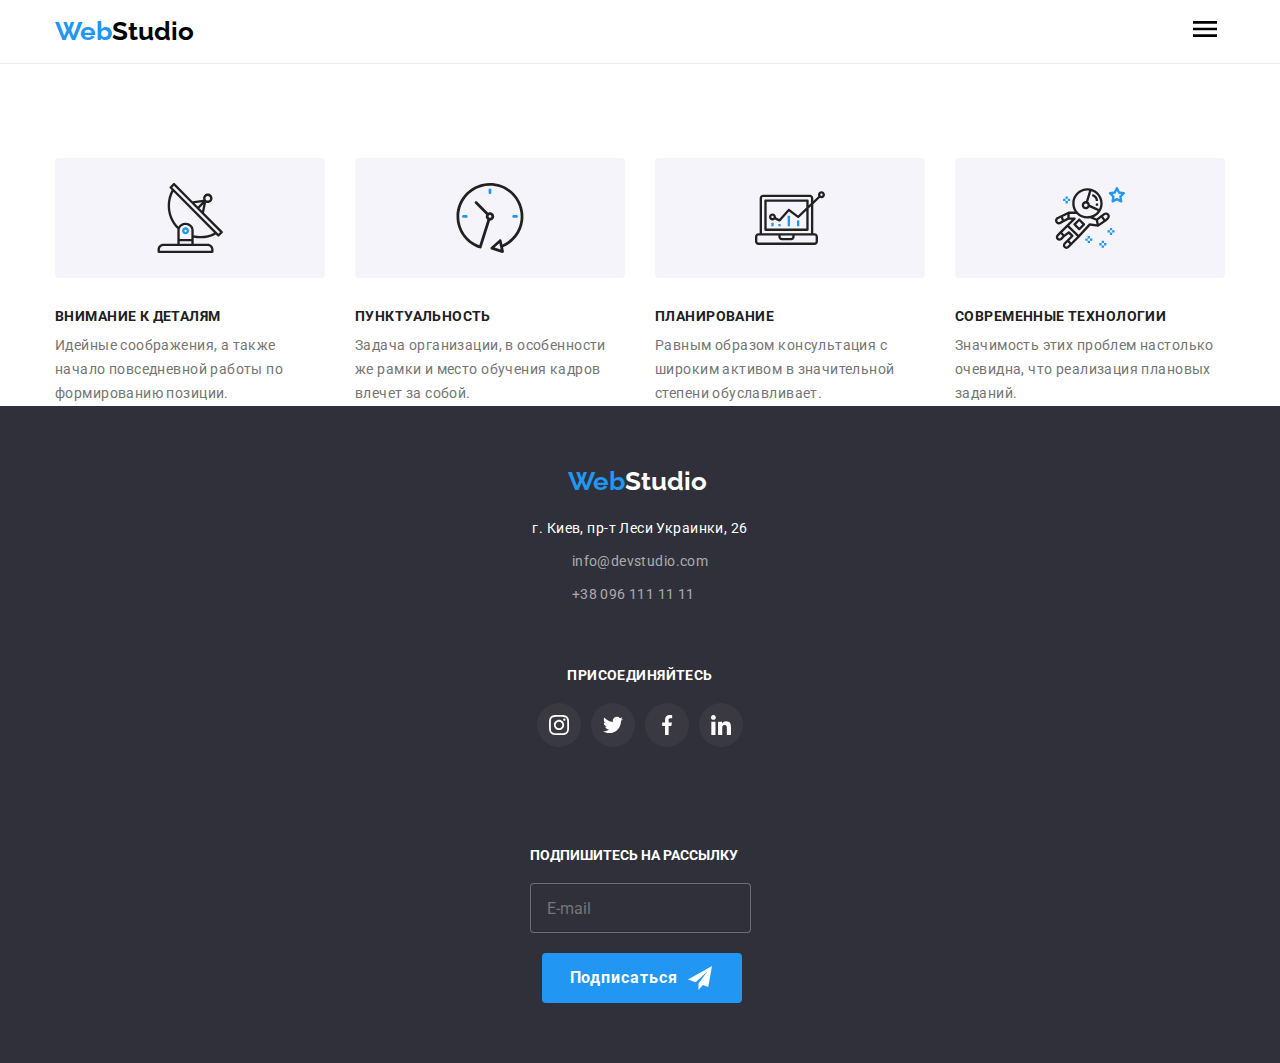
==== index.html @ e1933636 "footer mobile" ====
<!DOCTYPE html>
 <html lang="en">
 <head>
    <meta charset="UTF-8">
    <meta http-equiv="X-UA-Compatible" content="IE=edge">
    <meta name="viewport" content="width=device-width, initial-scale=1.0">
    <title>Document</title>  
    <link rel="stylesheet" href="https://cdnjs.cloudflare.com/ajax/libs/modern-normalize/1.1.0/modern-normalize.min.css">
    <link rel="preconnect" href="https://fonts.gstatic.com">
    <link href="https://fonts.googleapis.com/css2?family=Raleway:wght@700&family=Roboto:wght@400;500;700;900&display=swap" rel="stylesheet">
   
    <!-- <link rel="stylesheet" href="./css/styles.css"> -->
    <link rel="stylesheet" href="./css/main.min.css">
</head > 
<body>
  <header class="header">                       
     <div class="conteiner main-nav">
        <nav class="sait-nav"> 
              <a href="./index.html" class="sait-nav__logo"><span class="sait-nav__logo--web">Web</span>Studio</a>                 
          <ul class="sait-nav__navigation">
              <li>
                  <a href="./index.html" class="sait-nav--active link">Студия</a>
              </li>                 
              <li>
                  <a href="./portfolio.html" class="sait-nav__link link">Портфолио</a>
              </li>
              <li>
                  <a href="" class="sait-nav__link link">Контакты</a>
              </li>
          </ul>
        </nav> 
          <ul class="sait-nav__contacts">
              <li >                                      
                    <a href="mailto:info@devstudio.com" class="sait-nav__mail link" >
                    <svg class="sait-nav__icon--mail">
                    <use href="./images/icon/sprite.svg#icon-mail"></use>
                  </svg>
                    info@devstudio.com</a>
              </li>
              <li>
                    <a href="tel:+380961111111" class="sait-nav__phone link" >
                    <svg class="sait-nav__icon--phone">
                    <use href="./images/icon/sprite.svg#icon-phone"></use>
                    </svg>
                    +38 096 111 11 11</a>                   
              </li>
          </ul>  
          <button type="button" class="menu-open">
            <svg  width="40" height="40">
              <use class="icon-menu" href="./images/icon/symbol-menu.svg#icon-menu" ></use>
            </svg>
          </button>          
      </div> 

        <div class="menu-container is-hidden">
          <div class="conteiner-mobile">
            <button type="button" class="menu-close">
              <svg  width="40" height="40">
                <use class="icon-cross" href="./images/icon/symbol-menu.svg#icon-cross" ></use>
              </svg>
            </button>
            <ul class="mobale-menu__list list">
              <li class="mobail-menu__item">
                <a href="./index.html" class="mobail-menu__link link">Студия</a>
            </li>                 
            <li class="mobail-menu__item">
                <a href="./portfolio.html" class="mobail-menu__link link">Портфолио</a>
            </li>
            <li class="mobail-menu__item">
                <a href="" class="mobail-menu__link link">Контакты</a>
            </li>
           </ul>
           <div class="mobale-connektion">
            <ul class="mobale-contakt__list list">             
             <li class="mobale-contakt__item">
                <a href="tel:+380961111111" class="mobale-contakt__phone link" >                  
                  +38 096 111 11 11</a>  
              </li>  
              <li class="mobale-contakt__item">
                <a href="mailto:info@devstudio.com" class="mobale-contakt__mail link" >              
                  info@devstudio.com</a>                
               </li>       
            </ul>
            <ul class="mobale-social__list">
              <li class="mobale-social__item">
                <a href="#" class="mobale-social__link link">Instagram</a>
              </li>
              <li class="mobale-social__item">
                <a href="#" class="mobale-social__link link">Twitter</a>
              </li>
              <li class="mobale-social__item">
                <a href="#" class="mobale-social__link link">Facebook</a>
              </li>
              <li class="mobale-social__item">
                <a href="#" class="mobale-social__link link">LinkedIn</a>
              </li>
            </ul>
          </div>
          </div>
          </div>           
  </header>
      <main>        
          <!-- Герой -->
          <!-- <section class="hero">
              <div class="conteiner">                              
              <h1 class="hero__title">Эффективные решения  для вашего бизнеса</h1>
              <button data-modal-open  class="hero__but" type="button">Заказать услугу</button>            
              </div>                     
          </section>   -->
                <!-- Особенности -->               
          <section class="feature">
              <div class="conteiner">
              <!-- <h2></h2> -->            
              <ul class="feature__columns">               
                <li class="feature__item">
                    <div class="group">
                      <svg class="group__icon">
                        <use href="./images/icon/sprite.svg#icon-group1" ></use>
                      </svg>
                    </div>
                      <h3 class="feature__title">Внимание к деталям</h3>
                      <p class="feature__text">Идейные  соображения, а также начало повседневной работы по формированию позиции.</p>
                  </li>
                  <li class="feature__item">
                    <div class="group">
                      <svg class="group__icon">
                        <use href="./images/icon/sprite.svg#icon-group2" ></use>
                      </svg>
                    </div>
                      <h3 class="feature__title">Пунктуальность</h3>
                      <p class="feature__text">Задача организации, в особенности же рамки и место обучения кадров влечет за собой.</p>
                  </li>
                  <li class="feature__item">
                    <div class="group">
                      <svg class="group__icon">
                        <use href="./images/icon/sprite.svg#icon-group3" ></use>
                      </svg>
                    </div>
                      <h3 class="feature__title">Планирование</h3>
                      <p class="feature__text" >Равным образом консультация с широким активом в значительной степени обуславливает.</p>
                  </li>
                  <li class="feature__item">
                    <div class="group">
                      <svg class="group__icon">
                        <use href="./images/icon/sprite.svg#icon-group4" ></use>
                      </svg>
                    </div>
                      <h3 class="feature__title">Современные технологии</h3>
                      <p class="feature__text">Значимость этих проблем настолько очевидна, что реализация плановых заданий.</p>
                  </li>                
              </ul> 
              </div>                    
          </section>
          <!-- Чем занимаемся -->
          <!-- <section class="work">  
              <div class="conteiner">          
              <h2 class="work__title">Чем мы занимаемся</h2>                       
              <ul class="work__list">
                  <li>
                    <div class="work__box">
                      <img src="./images/box1.jpg" alt="планирование" width="370">
                      <div class="work__case">
                        <h3 class="work__text">Десктопные приложения</h3>
                      </div>
                    </div>
                  </li>
                  <li>
                    <div class="work__box">
                      <img src="./images/box2.jpg" alt="современные технологии" width="370">
                      <div class="work__case">
                      <h3 class="work__text">Мобильные приложения</h3>
                      </div>
                    </div>
                  </li>
                  <li> 
                    <div class="work__box">        
                      <img src="./images/box3.jpg" alt="дизайн" width="370">
                      <div class="work__case">
                      <h3 class="work__text">Дизайнерские решения</h3>
                      </div>
                    </div>
                  </li>
              </ul> 
              </div>                      
          </section> -->
          <!-- Команда -->
          <!-- <section class="team"> 
              <div class="conteiner">           
              <h2 class="team__title">Наша команда</h2>                        
              <ul class="team__list">
                  <li class="team__scorecard">                   
                      <img src="./images/foto1.jpg" alt="участник команды 1" width="270">
                      <div class="team__conteiner">                    
                      <h3 class="team__member">Игорь Демьяненко</h3>
                      <p class="team__text">Product Designer</p>
                      <ul class="social">
                      <li class="social__card">
                        <a href="#" class="social__ref">
                          <svg class="social__icon">
                            <use href="./images/icon/sprite.svg#icon-instagram"></use>
                          </svg>
                          </a>
                        </li>
                        <li class="social__card">
                          <a href="#" class="social__ref">
                          <svg class="social__icon">
                            <use href="./images/icon/sprite.svg#icon-twitter"></use>
                          </svg>    
                          </a>
                        </li>
                        <li class="social__card">
                          <a href="#" class="social__ref">
                          <svg class="social__icon">
                            <use href="./images/icon/sprite.svg#icon-facebook"></use>
                          </svg>    
                          </a>
                        </li>
                        <li class="social__card">
                          <a href="#" class="social__ref">
                          <svg class="social__icon">
                            <use href="./images/icon/sprite.svg#icon-linkedin"></use>
                          </svg>
                          </a>
                        </li>
                      </ul> 
                    </div>      
                </li>
                <li class="team__scorecard"> 
                      <img src="./images/foto2.jpg" alt="участник команды 2" width="270">
                      <div class="team__conteiner"> 
                      <h3 class="team__member">Ольга Репина</h3> 
                      <p class="team__text"> Frontend Developer</p>
                      <ul class="social">
                        <li class="social__card">
                          <a href="#" class="social__ref">
                          <svg class="social__icon">
                            <use href="./images/icon/sprite.svg#icon-instagram"></use>
                          </svg>
                        </a>
                      </li>
                      <li class="social__card">
                        <a href="#" class="social__ref">
                          <svg class="social__icon">
                            <use href="./images/icon/sprite.svg#icon-twitter"></use>
                          </svg>    
                        </a>
                      </li>
                      <li class="social__card">
                        <a href="#" class="social__ref">
                          <svg class="social__icon">
                            <use href="./images/icon/sprite.svg#icon-facebook"></use>
                          </svg>    
                        </a>
                      </li>
                      <li class="social__card">
                        <a href="#" class="social__ref">
                          <svg class="social__icon">
                            <use href="./images/icon/sprite.svg#icon-linkedin"></use>
                          </svg>
                        </a>
                      </li>
                    </ul> 
                  </div>                  
                  </li>
                  <li class="team__scorecard"> 
                      <img src="./images/foto3.jpg" alt="участник команды 3" width="270">
                      <div class="team__conteiner"> 
                      <h3 class="team__member">Николай Тарасов</h3>
                      <p class="team__text">Marketing</p>
                      <ul class="social">
                        <li class="social__card">
                        <a href="#" class="social__ref">
                          <svg class="social__icon">
                            <use href="./images/icon/sprite.svg#icon-instagram"></use>
                          </svg>
                        </a>
                      </li>
                      <li class="social__card">
                        <a href="#" class="social__ref">
                          <svg class="social__icon">
                            <use href="./images/icon/sprite.svg#icon-twitter"></use>
                          </svg>    
                        </a>
                      </li>
                      <li class="social__card">
                        <a href="#" class="social__ref">
                          <svg class="social__icon">
                            <use href="./images/icon/sprite.svg#icon-facebook"></use>
                          </svg>    
                        </a>
                      </li>
                      <li class="social__card">
                        <a href="#" class="social__ref">
                          <svg class="social__icon">
                            <use href="./images/icon/sprite.svg#icon-linkedin"></use>
                          </svg>
                        </a>
                      </li>
                    </ul>
                  </div>   
                  </li>
                  <li class="team__scorecard"> 
                      <img src="./images/foto4.jpg" alt="участник команды 4" width="270">
                      <div class="team__conteiner"> 
                      <h3 class="team__member">Михаил Ермаков</h3>
                      <p class="team__text">UI Designer</p>
                      <ul class="social">
                        <li class="social__card">
                          <a href="#" class="social__ref">
                          <svg class="social__icon">
                            <use href="./images/icon/sprite.svg#icon-instagram"></use>
                          </svg>
                        </a>
                      </li>
                      <li class="social__card">
                        <a href="#" class="social__ref">
                          <svg class="social__icon">
                            <use href="./images/icon/sprite.svg#icon-twitter"></use>
                          </svg>    
                        </a>
                      </li>
                      <li class="social__card">
                        <a href="#" class="social__ref">
                          <svg class="social__icon">
                            <use href="./images/icon/sprite.svg#icon-facebook"></use>
                          </svg>    
                        </a>
                      </li>
                      <li class="social__card">
                        <a href="#" class="social__ref">
                          <svg class="social__icon">
                            <use href="./images/icon/sprite.svg#icon-linkedin"></use>
                          </svg>
                        </a>
                      </li>
                    </ul>
                  </div> 
                  </li>
              </ul> 
              </div>                          
          </section> -->
          <!-- Постоянные клиенты -->
          <!-- <section class="client">
                <div class="conteiner">                 
                  <h2 class="client__title">Постоянные клиенты</h2>
                  <ul class="client-list">
                    <li class="client-list--company">
                    <a href="#" class="client-list__link">
                        <svg class="client-list__icon">
                          <use href="./images/icon/sprite.svg#icon-company1"></use>
                        </svg>
                    </a>
                    </li>
                    <li class="client-list--company">
                      <a href="#" class="client-list__link">
                        <svg class="client-list__icon">
                          <use href="./images/icon/sprite.svg#icon-company2"></use>
                        </svg>
                    </a>
                    </li>
                    <li class="client-list--company">
                      <a href="#" class="client-list__link">
                        <svg class="client-list__icon">
                          <use href="./images/icon/sprite.svg#icon-company3"></use>
                        </svg>
                    </a>
                    </li>
                    <li class="client-list--company">
                      <a href="#" class="client-list__link">
                        <svg class="client-list__icon">
                          <use href="./images/icon/sprite.svg#icon-company4"></use>
                        </svg>
                    </a>
                    </li>
                    <li class="client-list--company">
                      <a href="#" class="client-list__link">
                        <svg class="client-list__icon">
                          <use href="./images/icon/sprite.svg#icon-company5"></use>
                        </svg>
                    </a>
                    </li> 
                    <li class="client-list--company">
                      <a href="#" class="client-list__link">
                        <svg class="client-list__icon">
                          <use href="./images/icon/sprite.svg#icon-company6"></use>
                        </svg>
                    </a>
                    </li>                
                  </ul>                 
                  </div>
              </section> -->
      </main>
      <!-- Контакты --> 
      <footer class="footer"> 
      <div class="conteiner">
        <div class="footer-nav">       
        <a href="./index.html" class="footer-nav__logo"><span class="footer-nav__logo--web">Web</span>Studio</a>                             
          <address class="footer-nav__address"> 
              <a href="" class="footer-nav__contacts"> г. Киев, пр-т Леси Украинки, 26</a>
          </address> 
        <ul class="footer-nav__link">
          <li class="footer-nav__list">
            <a href="mail:info@devstudio.com" class="footer-nav__mail link">info@devstudio.com</a>
          </li>
          <li class="footer-nav__list">
            <a href="tel:+380961111111" class="footer-nav__phone link">+38 096 111 11 11</a>
          </li>
        </ul>       
        </div>
          <div class="footer-join">   
            <h3 class="footer-join__title">присоединяйтесь</h3>
            <ul class="socialy">
              <li class="socialy--list">            
              <a href="#" class="socialy__svg">
              <svg class="social__icon">
                <use href="./images/icon/sprite.svg#icon-instagram"></use>
              </svg>
              </a>          
              </li>
              <li class="socialy--list"> 
              <a href="#" class="socialy__svg">
              <svg class="social__icon">
                <use href="./images/icon/sprite.svg#icon-twitter"></use>
              </svg>  
              </a>
              </li>
              <li class="socialy--list"> 
              <a href="#" class="socialy__svg">
              <svg class="social__icon">
                <use href="./images/icon/sprite.svg#icon-facebook"></use>
              </svg>  
              </a>
              </li>
              <li class="socialy--list"> 
              <a href="#" class="socialy__svg">               
                <svg class="social__icon">
                <use href="./images/icon/sprite.svg#icon-linkedin"></use>
              </svg> 
            </a>
              </li>
            </ul>         
          </div>         
            <div class="subscribe">
                           
              <form >
                <h3 class="subscribe__title">Подпишитесь на рассылку</h3>
                <label class="subscribe__label">
                <input type="email" name="email" class="subscribe__email" placeholder="E-mail">
                
              </label> 
              <button type="submit" class="subscribe__btn">Подписаться
                <svg class="subscribe__icon">
                <use href="./images/icon/sprite.svg#icon-send"></use>
              </svg> 
              </button>
              </form>
              </div>          
      </div>                
    </footer>
      



   
   <div class="modal is-hidden" data-modal>
   <div class="modal__content">
      <button data-modal-close class="modal__tape">        
      <svg class="modal__tape--close">
        <use href="./images/icon/sprite.svg#icon-close"></use>
      </svg>    
       </button>
       <form class="modal__form">
         <p class="modal__title">Оставьте свои данные, мы вам перезвоним</p> 
        <div class="modal__group">
          <label for="name" class="modal__label">Имя</label>
          <input type="text" name="name-user" id="name" class="modal__input"/>
         
           <svg class="modal__icon">
            <use href="./images/icon/sprite.svg#icon-person"></use>
          </svg>                                          
       </div>
       <div class="modal__group">
        <label for="phone"class="modal__label" >Телефон</label>
        <input type="tel" name="phone" id="phone" class="modal__input" />
        <svg class="modal__icon">
         <use href="./images/icon/symbol-defs.svg#icon-phone"></use>
       </svg> 
        </div>
        <div class="modal__group">
          <label for="name" class="modal__label">Имя</label>
          <input type="text" name="name-user" id="name" class="modal__input"/>
          <svg class="modal__icon">
            <use href="./images/icon/sprite.svg#icon-email_black"></use>
          </svg>                                         
       </div>
       <div class="modal__group">
        <label for="comment" class="modal__label">Комментарий</label>
        <textarea name="comment" id="comment" class="modal__textarea" placeholder="Введите текст"></textarea>
        </div>
        <div class="modal__polisy">        
           <label class="modal__consent" > <input type="checkbox" class="modal__checkbox" name="policy"/> 
           <span class="modal__icon--check"> </span> 
           Соглашаюсь с рассылкой и принимаю&ensp;   
          <a href="#" class="modal__contract">Условия договора</a></label>
          </div > 
          <div class="modal__button--wrapper">
          <button type="submit" class="modal__btn">Отправить</button>
          </div>    
       </form>
        
   </div>
  </div>  
   
  <script src="./js/modal.js" type="module"></script>

  <script src="./js/menu.js">
  </script>
 </body> 
 </html>
---- css/main.min.css ----
.html{box-sizing:border-box}*,*::before,*::after{box-sizing:inherit}*{margin:0;padding:0;list-style:none}.conteiner{box-sizing:border-box;width:100%;margin:0 auto;padding:0 15px}@media screen and (min-width: 480px){.conteiner{max-width:480px}}@media screen and (min-width: 768px){.conteiner{max-width:768px}}@media screen and (min-width: 1200px){.conteiner{max-width:1200px}}body{font-family:Roboto;font-style:normal;background-color:#fff;color:#757575}a{color:inherit;text-decoration:none;font-family:inherit}address{font-style:inherit}.link{font-style:normal;font-weight:500;font-size:14px;line-height:1.143;letter-spacing:.02em;color:#212121;transition:color 250ms cubic-bezier(0.4, 0, 0.2, 1)}.link:hover,.link:focus{color:#2196f3}img{display:block;max-width:100%;height:auto}.sait-nav__logo{font-family:Raleway;font-weight:bold;font-size:26px;line-height:1.192;text-decoration:none;color:#000;width:145px;padding-top:16px;padding-bottom:16px}.sait-nav__logo--web,.footer-nav__logo--web{color:#2196f3}.footer-nav__logo{font-family:Raleway;font-weight:bold;font-size:26px;line-height:1.192;text-decoration:none;width:145px;color:#fff}.sait-nav{display:flex;align-items:center}.main-nav{display:flex;align-items:center;justify-content:space-between}.header{border-bottom:1px solid #ececec}.sait-nav__navigation{display:none}.sait-nav__navigation li:not(:last-child){margin-right:50px}.sait-nav--active{position:relative;color:#2196f3}.sait-nav--active::after{position:absolute;bottom:0;display:block;content:"";width:100%;height:4px;background-color:#2196f3;border-radius:2px;opacity:1;transition:opacity 250ms cubic-bezier(0.4, 0, 0.2, 1)}.sait-nav--active:hover::after{opacity:1;background-color:#2196f3}.sait-nav__contacts{display:none}.sait-nav__contacts li:not(:last-child){margin-right:30px}.sait-nav__mail,.sait-nav__phone{padding-top:32px;padding-bottom:32px;display:flex;align-items:center;font-weight:500;font-size:14px;line-height:1.142;letter-spacing:.02em;color:#757575}.sait-nav__icon--mail{fill:currentColor;width:16px;height:12px;margin-right:10px}.sait-nav__icon--mail:hover,.sait-nav__icon--mail:focus{fill:#2196f3}.sait-nav__icon--phone{width:10px;height:16px;fill:currentColor;margin-right:10px}.sait-nav__icon--phone:hover,.sait-nav__icon--phone:focus{fill:#2196f3}.hero{background-size:cover;padding-bottom:200px;padding-top:200px;max-width:1600px;max-height:600px;margin-left:auto;margin-right:auto;background-image:linear-gradient(to right, rgba(48, 58, 47, 0.4), rgba(47, 48, 58, 0.4)),url(../images/hero.jpg);background-color:#2f303a}.hero__title{font-weight:900;font-size:44px;line-height:1.363;width:696px;text-align:center;letter-spacing:.06em;text-transform:uppercase;color:#fff;margin:0 auto;margin-bottom:30px}.hero__but{margin:0 auto;font-family:Roboto;font-style:normal;font-weight:bold;font-size:16px;line-height:1.875;padding:10px 32px;display:flex;align-items:center;text-align:center;letter-spacing:.06em;background:#2196f3;color:#fff;box-shadow:0px 4px 4px rgba(0,0,0,.15);border-radius:4px;border:none;cursor:pointer}.feature{padding-top:60px}@media screen and (min-width: 1200px){.feature{padding-top:94px}}.group__icon{width:70px;height:70px}.group{display:inline-flex;justify-content:center;align-items:center;width:100%;height:120px;background:#f5f4fa;border-radius:4px;margin-bottom:30px}.feature__columns{margin-bottom:-30px}@media screen and (min-width: 768px){.feature__columns{display:flex;flex-wrap:wrap;margin-left:-30px}}.feature__columns .feature__item{width:100%;margin-bottom:30px}@media screen and (min-width: 768px){.feature__columns .feature__item{flex-basis:calc((100% - 60px) / 2);margin-left:30px}}@media screen and (min-width: 1200px){.feature__columns .feature__item{flex-basis:calc((100% - 120px) / 4)}}.feature__title{font-weight:bold;font-size:14px;text-align:center;line-height:1.172;letter-spacing:.03em;text-transform:uppercase;color:#212121;margin-bottom:10px}@media screen and (min-width: 768px){.feature__title{text-align:left}}.feature__text{width:100%;font-weight:normal;font-size:14px;line-height:1.714;letter-spacing:.03em}.work{padding-bottom:94px;padding-top:94px}.work__title,.team__title,.client__title{font-weight:bold;font-size:36px;line-height:1.167;text-align:center;letter-spacing:.03em;color:#212121;margin-bottom:50px}.work__list{display:flex;justify-content:space-between}.work__box{position:relative}.work__case{position:absolute;display:flex;justify-content:center;align-items:center;bottom:0;width:100%;height:70px;background:rgba(47,48,58,.8)}.work__text{font-weight:bold;font-size:14px;line-height:1.143;text-align:center;letter-spacing:.03em;text-transform:uppercase;color:#fff}.team{background:#f5f4fa;padding-top:94px;padding-bottom:94px}.team__list{display:flex;justify-content:space-between}.team__conteiner{padding:30px 32px}.team__scorecard{background:#fff;box-shadow:0px 1px 3px rgba(0,0,0,.12),0px 1px 1px rgba(0,0,0,.14),0px 2px 1px rgba(0,0,0,.2);border-radius:0px 0px 4px 4px}.team__member{font-weight:500;font-size:16px;line-height:1.188;letter-spacing:.03em;color:#212121;text-align:center}.team__text{font-weight:normal;font-size:16px;line-height:1.187;letter-spacing:.03em;text-align:center;margin-top:10px}.social{margin-top:16px;display:flex;justify-content:center}.social__card{display:flex;justify-content:center;align-items:center}.social__card:not(:last-child){margin-right:10px}.social__ref{display:inline-flex;justify-content:center;align-items:center;fill:#afb1b8;width:44px;height:44px;border-radius:50%;transition:background-color 250ms cubic-bezier(0.4, 0, 0.2, 1),fill 250ms cubic-bezier(0.4, 0, 0.2, 1)}.social__ref:hover,.social__ref:focus{fill:#fff;background-color:#2196f3}.client{padding-top:94px;padding-bottom:94px}.client-list__icon{width:106px;height:60px;align-items:center;border:none}.client-list{display:flex;justify-content:space-between;align-items:center}.client-list--company:not(:last-child){margin-right:30px}.client-list__link{display:flex;justify-content:center;align-items:center;fill:#afb1b8;width:170px;height:92px;border:1px solid #afb1b8;outline:none;transition:border 250ms cubic-bezier(0.4, 0, 0.2, 1),fill 250ms cubic-bezier(0.4, 0, 0.2, 1)}.client-list__link:hover,.client-list__link:focus{fill:#2196f3;border:1px solid #2196f3}.footer{display:flex;flex-wrap:wrap;align-items:baseline;padding-top:60px}.footer{background:#2f303a}.footer-nav{display:flex;flex-direction:column;align-items:center;width:231px;margin:0 auto}.footer-nav__mail{font-weight:normal;font-size:14px;line-height:1.714;letter-spacing:.03em;color:rgba(255,255,255,.6)}.footer-nav__phone{font-weight:normal;font-size:14px;line-height:1.714;letter-spacing:.03em;color:rgba(255,255,255,.6)}.footer-nav__address{margin-top:20px}.footer-nav__contacts{font-weight:normal;font-size:14px;line-height:1.714;letter-spacing:.03em;color:#fff}.footer-nav__list{margin-top:9px}.footer-nav__link{margin-bottom:60px}.footer-join{display:flex;align-items:center;flex-direction:column}.footer-join__title{text-transform:uppercase;color:#fff;font-weight:bold;font-size:14px;line-height:1.142;letter-spacing:.03em;margin-bottom:20px}.social__icon{width:20px;height:20px}.socialy{display:flex;justify-content:center;align-items:center;margin-bottom:100px}.socialy--list:not(:last-child){margin-right:10px}.socialy__svg{display:inline-flex;justify-content:center;align-items:center;background-color:rgba(153,129,129,.1);fill:#fff;width:44px;height:44px;border-radius:50%;transition:background-color 250ms cubic-bezier(0.4, 0, 0.2, 1),fill 250ms cubic-bezier(0.4, 0, 0.2, 1)}.socialy__svg:hover,.socialy__svg:focus{fill:#fff;background-color:#2196f3}.subscribe{display:flex;width:100%;align-items:center;flex-direction:column}.subscribe__title{margin-bottom:20px;text-align:left;align-self:start;font-weight:bold;font-size:14px;line-height:1.143;color:#fff;text-transform:uppercase}.subscribe__email{display:flex;width:100%;height:50px;margin-bottom:20px;padding-left:16px;background-color:#2f303a;color:#fff;outline:none;border:1px solid rgba(255,255,255,.3);box-shadow:rgba(0,0,0,.15);border-radius:4px;transition:border 250ms cubic-bezier(0.4, 0, 0.2, 1)}.subscribe__email:hover,.subscribe__email:focus{border:1px solid #2196f3}.subscribe__btn{display:flex;align-items:center;font-style:normal;font-size:16px;font-weight:bold;line-height:1.875;letter-spacing:.06em;text-align:justify;cursor:pointer;border:none;outline:none;border-radius:4px;background-color:#2196f3;color:#fff;padding-left:28px;margin-left:12px;min-width:200px;height:50px;transition:background-color 250ms cubic-bezier(0.4, 0, 0.2, 1);margin-bottom:60px}.subscribe__icon{display:inline-flex;align-items:center;width:24px;height:24px;margin-left:10px}.portfolio__btn{font-family:Roboto;font-style:normal;font-weight:500;font-size:16px;line-height:1.625;text-align:center;letter-spacing:.03em;background-color:#f5f4fa;color:#212121;padding:6px 22px;cursor:pointer;margin-right:8px;border:none;border-radius:4px;transition:background-color 250ms cubic-bezier(0.4, 0, 0.2, 1),color 250ms cubic-bezier(0.4, 0, 0.2, 1),box-shadow 250ms cubic-bezier(0.4, 0, 0.2, 1)}.portfolio__btn:hover,.portfolio__btn:focus{background-color:#2196f3;color:#fff;box-shadow:0px 3px 1px rgba(0,0,0,.1),0px 1px 2px rgba(0,0,0,.08),0px 2px 2px rgba(0,0,0,.12)}.portfolio{padding-top:94px;padding-bottom:94px}.portfolio__filter{display:flex;justify-content:center;margin-bottom:50px}.project{padding:0;margin:0;display:flex;flex-wrap:wrap;margin-top:-30px;margin-left:-30px}.projekt__choice{flex-basis:calc((100% - 90px) / 3);margin-left:30px;margin-top:30px}.content{text-decoration:none;padding:20px 24px;background-color:#fff;border:1px solid #eee}.card{display:block}.card__activ:hover,.card__activ:focus{box-shadow:0px 1px 1px rgba(0,0,0,.12),0px 4px 4px rgba(0,0,0,.06),1px 4px 6px rgba(0,0,0,.16)}.content__item{font-weight:bold;font-size:18px;line-height:2;letter-spacing:.06em;color:#212121;text-decoration:none}.content__text{font-weight:normal;font-size:16px;line-height:1.875;letter-spacing:.03em;color:#757575;margin-top:4px;text-decoration:none}.card__thumb{position:relative;overflow:hidden}.card__box{position:absolute;width:100%;height:100%;top:0;left:0;width:370px;height:294px;background:rgba(33,150,243,.9);overflow:auto;transform:translateY(100%);transition:transform 250ms cubic-bezier(0.4, 0, 0.2, 1)}.card:hover .card__box{transform:translateY(0)}.card__text{font-size:18px;line-height:1.555;letter-spacing:.03em;margin:63px 24px;color:#fff}.modal{position:fixed;top:0;left:0;width:100%;height:100%;background:rgba(0,0,0,.2)}.modal.is-hidden{opacity:0;pointer-events:none}.modal__content{position:absolute;top:50%;left:50%;transform:translate(-50%, -50%);background:#fff;width:528px;height:581px}.modal__tape{position:absolute;right:8px;top:8px;display:flex;justify-content:center;align-items:center;width:30px;height:30px;border-radius:50%;border:1px solid rgba(0,0,0,.1);cursor:pointer;background-color:#fff}.modal__tape--close{width:15px;height:15px;fill:currentColor}.modal__tape:hover,.modal__tape:focus{border-color:#2196f3;color:#2196f3}.is-hidden{visibility:inherit;opacity:0;pointer-events:none;transition:opacity 500ms cubic-bezier(0.4, 0, 0.2, 1)}.modal{transition:opacity 500ms cubic-bezier(0.4, 0, 0.2, 1)}.modal__group{position:relative;margin-bottom:10px}.modal__form{padding:40px 40px 30px 40px;margin:0}.modal__label{margin-bottom:4px}.modal__title{font-weight:bold;font-size:20px;line-height:1.15;letter-spacing:.03em;text-align:center;margin-bottom:12px;color:#212121}.modal__input{width:390px;height:12px;margin-top:4px;padding:12px 12px 12px 42px;font:inherit;border-radius:3px;border:2px solid rgba(33,33,33,.2);outline:none;transition:border 250ms cubic-bezier(0.4, 0, 0.2, 1)}.modal__input:hover,.modal__input:focus{border:2px solid #2196f3}.modal__input:hover+.modal__icon,.modal__input:focus+.modal__icon{fill:#2196f3}.modal__icon{position:absolute;display:inline-block;width:18px;height:18px;fill:#212121;top:50%;left:15px;transition:transform 250ms cubic-bezier(0.4, 0, 0.2, 1)}.modal__textarea{display:block;width:448px;height:120px;box-sizing:border-box;resize:none;padding:12px 16px 12px 16px;margin-top:4px;border:none;outline:2px solid rgba(33,33,33,.2)}.modal__textarea:hover,.modal__textarea:focus{border:2px solid #2196f3}.modal__polisy{display:flex;align-items:center;flex-direction:row}.modal__checkbox{-webkit-appearance:none;-moz-appearance:none;appearance:none}.modal__checkbox:hover+.modal__icon--check,.modal__checkbox:focus+.modal__icon--check{border:1px solid #2196f3;border-radius:2px}.modal__checkbox:checked+.modal__icon--check{background-image:url("../images/icon/check.svg");background-color:#2196f3;background-repeat:no-repeat;background-position:center;background-origin:border-box}.modal__icon--check{display:inline-block;width:400px;width:15px;height:15px;border:1px solid #212121;border-radius:2px;margin-right:9px;margin-left:14px}.modal__consent{display:flex;align-items:center;font-size:14px;line-height:1.71;color:#757575}.modal__contract{font-size:14px;line-height:1.714;letter-spacing:.03em;color:#2196f3;text-decoration:underline}.modal__btn{font-size:16px;line-height:1.875;letter-spacing:.06em;text-align:center;cursor:pointer;border-radius:4px;background-color:#2196f3;color:#fff;padding:10px 55px;margin-top:30px;margin-bottom:8px;border:none}.modal__button--wrapper{display:flex;justify-content:center}.menu-container{position:absolute;background-color:#fff;top:0;width:100vw;height:100vh}.menu-container .conteiner-mobile{position:relative;padding-top:48px;padding-left:40px;display:flex;flex-direction:column;justify-content:space-between;height:90%}.menu-container .menu-close{position:absolute;right:20px;top:12px}.menu-close,.menu-open{border:none;background-color:transparent;outline:none}.menu-close:hover,.menu-close:focus,.menu-open:hover,.menu-open:focus{fill:#2196f3}.mobale-social__list{display:flex;justify-content:start;padding-top:64px;margin-left:auto}.mobale-social__list .mobale-social__link{font-size:3.2vw;border-right:2px solid rgba(33,33,33,.2);padding-top:0;padding-bottom:0;padding-left:10px;padding-right:10px}.mobale-social__list .mobale-social__link:hover,.mobale-social__list .mobale-social__link:focus{color:#2196f3}.mobale-contakt__list{padding-left:10px}.mobale-contakt__list .mobale-contakt__phone{font-size:8vw}.mobale-contakt__list .mobale-contakt__mail{font-size:5vw}.mobail-menu__item:not(:last-child){margin-bottom:32px}.mobail-menu__link{font-size:40px;line-height:1.175;letter-spacing:.02em}.mobale-contakt__item:not(:last-child){margin-bottom:32px}.menu-container.is-hidden{opacity:0;pointer-events:none}/*# sourceMappingURL=main.min.css.map */
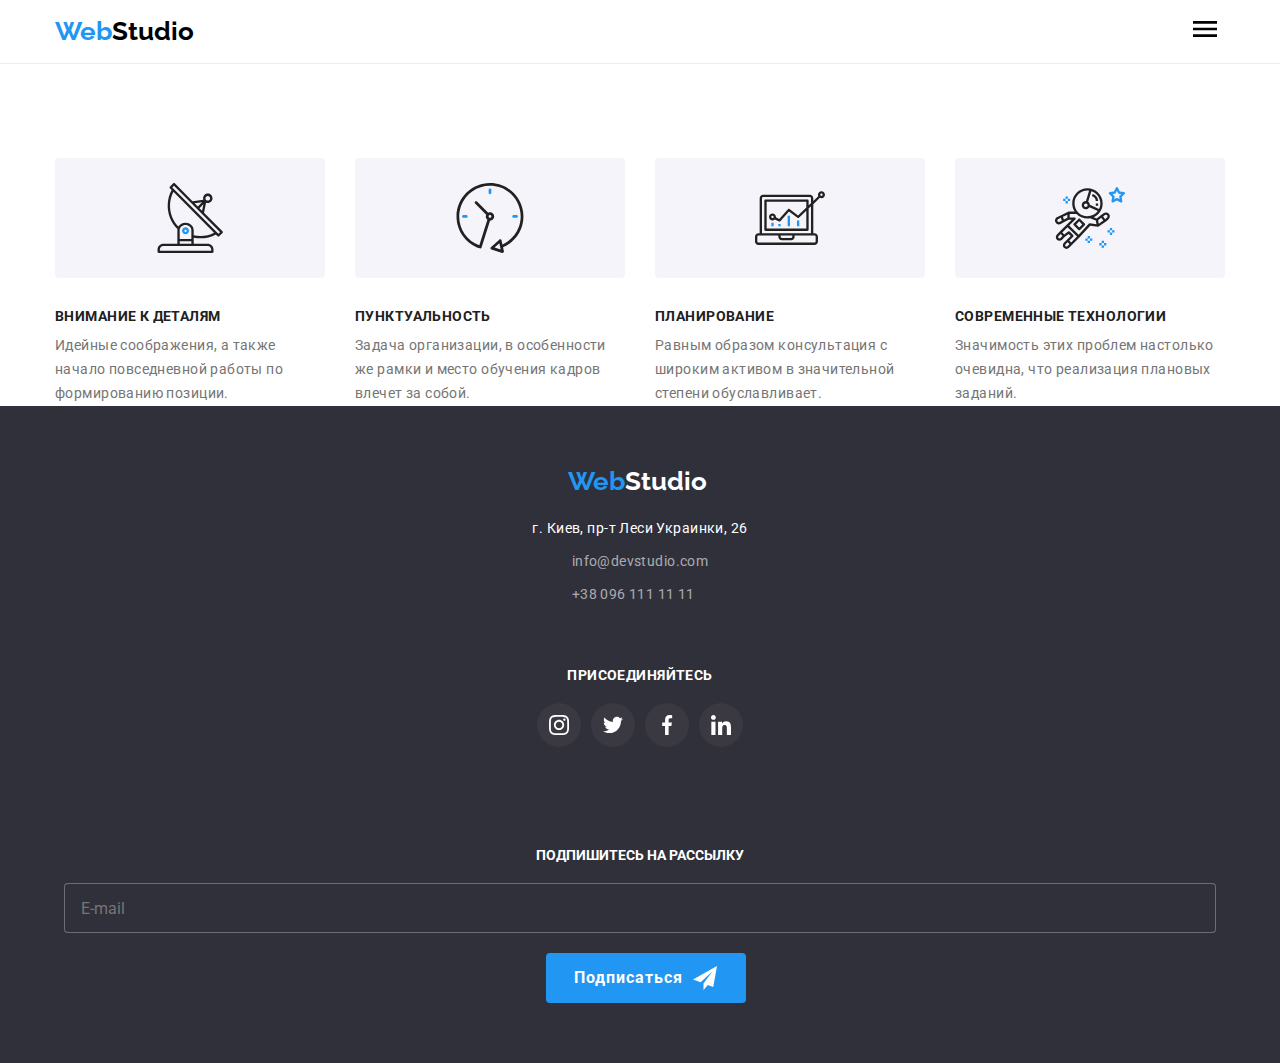
==== commit 7fbd0925: "footer modal" ====
--- a/index.html
+++ b/index.html
@@ -448,12 +448,13 @@
                 <input type="email" name="email" class="subscribe__email" placeholder="E-mail">
                 
               </label> 
+             
+              </form>
               <button type="submit" class="subscribe__btn">Подписаться
                 <svg class="subscribe__icon">
                 <use href="./images/icon/sprite.svg#icon-send"></use>
               </svg> 
               </button>
-              </form>
               </div>          
       </div>                
     </footer>
--- a/css/main.min.css
+++ b/css/main.min.css
@@ -1 +1 @@
-.html{box-sizing:border-box}*,*::before,*::after{box-sizing:inherit}*{margin:0;padding:0;list-style:none}.conteiner{box-sizing:border-box;width:100%;margin:0 auto;padding:0 15px}@media screen and (min-width: 480px){.conteiner{max-width:480px}}@media screen and (min-width: 768px){.conteiner{max-width:768px}}@media screen and (min-width: 1200px){.conteiner{max-width:1200px}}body{font-family:Roboto;font-style:normal;background-color:#fff;color:#757575}a{color:inherit;text-decoration:none;font-family:inherit}address{font-style:inherit}.link{font-style:normal;font-weight:500;font-size:14px;line-height:1.143;letter-spacing:.02em;color:#212121;transition:color 250ms cubic-bezier(0.4, 0, 0.2, 1)}.link:hover,.link:focus{color:#2196f3}img{display:block;max-width:100%;height:auto}.sait-nav__logo{font-family:Raleway;font-weight:bold;font-size:26px;line-height:1.192;text-decoration:none;color:#000;width:145px;padding-top:16px;padding-bottom:16px}.sait-nav__logo--web,.footer-nav__logo--web{color:#2196f3}.footer-nav__logo{font-family:Raleway;font-weight:bold;font-size:26px;line-height:1.192;text-decoration:none;width:145px;color:#fff}.sait-nav{display:flex;align-items:center}.main-nav{display:flex;align-items:center;justify-content:space-between}.header{border-bottom:1px solid #ececec}.sait-nav__navigation{display:none}.sait-nav__navigation li:not(:last-child){margin-right:50px}.sait-nav--active{position:relative;color:#2196f3}.sait-nav--active::after{position:absolute;bottom:0;display:block;content:"";width:100%;height:4px;background-color:#2196f3;border-radius:2px;opacity:1;transition:opacity 250ms cubic-bezier(0.4, 0, 0.2, 1)}.sait-nav--active:hover::after{opacity:1;background-color:#2196f3}.sait-nav__contacts{display:none}.sait-nav__contacts li:not(:last-child){margin-right:30px}.sait-nav__mail,.sait-nav__phone{padding-top:32px;padding-bottom:32px;display:flex;align-items:center;font-weight:500;font-size:14px;line-height:1.142;letter-spacing:.02em;color:#757575}.sait-nav__icon--mail{fill:currentColor;width:16px;height:12px;margin-right:10px}.sait-nav__icon--mail:hover,.sait-nav__icon--mail:focus{fill:#2196f3}.sait-nav__icon--phone{width:10px;height:16px;fill:currentColor;margin-right:10px}.sait-nav__icon--phone:hover,.sait-nav__icon--phone:focus{fill:#2196f3}.hero{background-size:cover;padding-bottom:200px;padding-top:200px;max-width:1600px;max-height:600px;margin-left:auto;margin-right:auto;background-image:linear-gradient(to right, rgba(48, 58, 47, 0.4), rgba(47, 48, 58, 0.4)),url(../images/hero.jpg);background-color:#2f303a}.hero__title{font-weight:900;font-size:44px;line-height:1.363;width:696px;text-align:center;letter-spacing:.06em;text-transform:uppercase;color:#fff;margin:0 auto;margin-bottom:30px}.hero__but{margin:0 auto;font-family:Roboto;font-style:normal;font-weight:bold;font-size:16px;line-height:1.875;padding:10px 32px;display:flex;align-items:center;text-align:center;letter-spacing:.06em;background:#2196f3;color:#fff;box-shadow:0px 4px 4px rgba(0,0,0,.15);border-radius:4px;border:none;cursor:pointer}.feature{padding-top:60px}@media screen and (min-width: 1200px){.feature{padding-top:94px}}.group__icon{width:70px;height:70px}.group{display:inline-flex;justify-content:center;align-items:center;width:100%;height:120px;background:#f5f4fa;border-radius:4px;margin-bottom:30px}.feature__columns{margin-bottom:-30px}@media screen and (min-width: 768px){.feature__columns{display:flex;flex-wrap:wrap;margin-left:-30px}}.feature__columns .feature__item{width:100%;margin-bottom:30px}@media screen and (min-width: 768px){.feature__columns .feature__item{flex-basis:calc((100% - 60px) / 2);margin-left:30px}}@media screen and (min-width: 1200px){.feature__columns .feature__item{flex-basis:calc((100% - 120px) / 4)}}.feature__title{font-weight:bold;font-size:14px;text-align:center;line-height:1.172;letter-spacing:.03em;text-transform:uppercase;color:#212121;margin-bottom:10px}@media screen and (min-width: 768px){.feature__title{text-align:left}}.feature__text{width:100%;font-weight:normal;font-size:14px;line-height:1.714;letter-spacing:.03em}.work{padding-bottom:94px;padding-top:94px}.work__title,.team__title,.client__title{font-weight:bold;font-size:36px;line-height:1.167;text-align:center;letter-spacing:.03em;color:#212121;margin-bottom:50px}.work__list{display:flex;justify-content:space-between}.work__box{position:relative}.work__case{position:absolute;display:flex;justify-content:center;align-items:center;bottom:0;width:100%;height:70px;background:rgba(47,48,58,.8)}.work__text{font-weight:bold;font-size:14px;line-height:1.143;text-align:center;letter-spacing:.03em;text-transform:uppercase;color:#fff}.team{background:#f5f4fa;padding-top:94px;padding-bottom:94px}.team__list{display:flex;justify-content:space-between}.team__conteiner{padding:30px 32px}.team__scorecard{background:#fff;box-shadow:0px 1px 3px rgba(0,0,0,.12),0px 1px 1px rgba(0,0,0,.14),0px 2px 1px rgba(0,0,0,.2);border-radius:0px 0px 4px 4px}.team__member{font-weight:500;font-size:16px;line-height:1.188;letter-spacing:.03em;color:#212121;text-align:center}.team__text{font-weight:normal;font-size:16px;line-height:1.187;letter-spacing:.03em;text-align:center;margin-top:10px}.social{margin-top:16px;display:flex;justify-content:center}.social__card{display:flex;justify-content:center;align-items:center}.social__card:not(:last-child){margin-right:10px}.social__ref{display:inline-flex;justify-content:center;align-items:center;fill:#afb1b8;width:44px;height:44px;border-radius:50%;transition:background-color 250ms cubic-bezier(0.4, 0, 0.2, 1),fill 250ms cubic-bezier(0.4, 0, 0.2, 1)}.social__ref:hover,.social__ref:focus{fill:#fff;background-color:#2196f3}.client{padding-top:94px;padding-bottom:94px}.client-list__icon{width:106px;height:60px;align-items:center;border:none}.client-list{display:flex;justify-content:space-between;align-items:center}.client-list--company:not(:last-child){margin-right:30px}.client-list__link{display:flex;justify-content:center;align-items:center;fill:#afb1b8;width:170px;height:92px;border:1px solid #afb1b8;outline:none;transition:border 250ms cubic-bezier(0.4, 0, 0.2, 1),fill 250ms cubic-bezier(0.4, 0, 0.2, 1)}.client-list__link:hover,.client-list__link:focus{fill:#2196f3;border:1px solid #2196f3}.footer{display:flex;flex-wrap:wrap;align-items:baseline;padding-top:60px}.footer{background:#2f303a}.footer-nav{display:flex;flex-direction:column;align-items:center;width:231px;margin:0 auto}.footer-nav__mail{font-weight:normal;font-size:14px;line-height:1.714;letter-spacing:.03em;color:rgba(255,255,255,.6)}.footer-nav__phone{font-weight:normal;font-size:14px;line-height:1.714;letter-spacing:.03em;color:rgba(255,255,255,.6)}.footer-nav__address{margin-top:20px}.footer-nav__contacts{font-weight:normal;font-size:14px;line-height:1.714;letter-spacing:.03em;color:#fff}.footer-nav__list{margin-top:9px}.footer-nav__link{margin-bottom:60px}.footer-join{display:flex;align-items:center;flex-direction:column}.footer-join__title{text-transform:uppercase;color:#fff;font-weight:bold;font-size:14px;line-height:1.142;letter-spacing:.03em;margin-bottom:20px}.social__icon{width:20px;height:20px}.socialy{display:flex;justify-content:center;align-items:center;margin-bottom:100px}.socialy--list:not(:last-child){margin-right:10px}.socialy__svg{display:inline-flex;justify-content:center;align-items:center;background-color:rgba(153,129,129,.1);fill:#fff;width:44px;height:44px;border-radius:50%;transition:background-color 250ms cubic-bezier(0.4, 0, 0.2, 1),fill 250ms cubic-bezier(0.4, 0, 0.2, 1)}.socialy__svg:hover,.socialy__svg:focus{fill:#fff;background-color:#2196f3}.subscribe{display:flex;width:100%;align-items:center;flex-direction:column}.subscribe__title{margin-bottom:20px;text-align:left;align-self:start;font-weight:bold;font-size:14px;line-height:1.143;color:#fff;text-transform:uppercase}.subscribe__email{display:flex;width:100%;height:50px;margin-bottom:20px;padding-left:16px;background-color:#2f303a;color:#fff;outline:none;border:1px solid rgba(255,255,255,.3);box-shadow:rgba(0,0,0,.15);border-radius:4px;transition:border 250ms cubic-bezier(0.4, 0, 0.2, 1)}.subscribe__email:hover,.subscribe__email:focus{border:1px solid #2196f3}.subscribe__btn{display:flex;align-items:center;font-style:normal;font-size:16px;font-weight:bold;line-height:1.875;letter-spacing:.06em;text-align:justify;cursor:pointer;border:none;outline:none;border-radius:4px;background-color:#2196f3;color:#fff;padding-left:28px;margin-left:12px;min-width:200px;height:50px;transition:background-color 250ms cubic-bezier(0.4, 0, 0.2, 1);margin-bottom:60px}.subscribe__icon{display:inline-flex;align-items:center;width:24px;height:24px;margin-left:10px}.portfolio__btn{font-family:Roboto;font-style:normal;font-weight:500;font-size:16px;line-height:1.625;text-align:center;letter-spacing:.03em;background-color:#f5f4fa;color:#212121;padding:6px 22px;cursor:pointer;margin-right:8px;border:none;border-radius:4px;transition:background-color 250ms cubic-bezier(0.4, 0, 0.2, 1),color 250ms cubic-bezier(0.4, 0, 0.2, 1),box-shadow 250ms cubic-bezier(0.4, 0, 0.2, 1)}.portfolio__btn:hover,.portfolio__btn:focus{background-color:#2196f3;color:#fff;box-shadow:0px 3px 1px rgba(0,0,0,.1),0px 1px 2px rgba(0,0,0,.08),0px 2px 2px rgba(0,0,0,.12)}.portfolio{padding-top:94px;padding-bottom:94px}.portfolio__filter{display:flex;justify-content:center;margin-bottom:50px}.project{padding:0;margin:0;display:flex;flex-wrap:wrap;margin-top:-30px;margin-left:-30px}.projekt__choice{flex-basis:calc((100% - 90px) / 3);margin-left:30px;margin-top:30px}.content{text-decoration:none;padding:20px 24px;background-color:#fff;border:1px solid #eee}.card{display:block}.card__activ:hover,.card__activ:focus{box-shadow:0px 1px 1px rgba(0,0,0,.12),0px 4px 4px rgba(0,0,0,.06),1px 4px 6px rgba(0,0,0,.16)}.content__item{font-weight:bold;font-size:18px;line-height:2;letter-spacing:.06em;color:#212121;text-decoration:none}.content__text{font-weight:normal;font-size:16px;line-height:1.875;letter-spacing:.03em;color:#757575;margin-top:4px;text-decoration:none}.card__thumb{position:relative;overflow:hidden}.card__box{position:absolute;width:100%;height:100%;top:0;left:0;width:370px;height:294px;background:rgba(33,150,243,.9);overflow:auto;transform:translateY(100%);transition:transform 250ms cubic-bezier(0.4, 0, 0.2, 1)}.card:hover .card__box{transform:translateY(0)}.card__text{font-size:18px;line-height:1.555;letter-spacing:.03em;margin:63px 24px;color:#fff}.modal{position:fixed;top:0;left:0;width:100%;height:100%;background:rgba(0,0,0,.2)}.modal.is-hidden{opacity:0;pointer-events:none}.modal__content{position:absolute;top:50%;left:50%;transform:translate(-50%, -50%);background:#fff;width:528px;height:581px}.modal__tape{position:absolute;right:8px;top:8px;display:flex;justify-content:center;align-items:center;width:30px;height:30px;border-radius:50%;border:1px solid rgba(0,0,0,.1);cursor:pointer;background-color:#fff}.modal__tape--close{width:15px;height:15px;fill:currentColor}.modal__tape:hover,.modal__tape:focus{border-color:#2196f3;color:#2196f3}.is-hidden{visibility:inherit;opacity:0;pointer-events:none;transition:opacity 500ms cubic-bezier(0.4, 0, 0.2, 1)}.modal{transition:opacity 500ms cubic-bezier(0.4, 0, 0.2, 1)}.modal__group{position:relative;margin-bottom:10px}.modal__form{padding:40px 40px 30px 40px;margin:0}.modal__label{margin-bottom:4px}.modal__title{font-weight:bold;font-size:20px;line-height:1.15;letter-spacing:.03em;text-align:center;margin-bottom:12px;color:#212121}.modal__input{width:390px;height:12px;margin-top:4px;padding:12px 12px 12px 42px;font:inherit;border-radius:3px;border:2px solid rgba(33,33,33,.2);outline:none;transition:border 250ms cubic-bezier(0.4, 0, 0.2, 1)}.modal__input:hover,.modal__input:focus{border:2px solid #2196f3}.modal__input:hover+.modal__icon,.modal__input:focus+.modal__icon{fill:#2196f3}.modal__icon{position:absolute;display:inline-block;width:18px;height:18px;fill:#212121;top:50%;left:15px;transition:transform 250ms cubic-bezier(0.4, 0, 0.2, 1)}.modal__textarea{display:block;width:448px;height:120px;box-sizing:border-box;resize:none;padding:12px 16px 12px 16px;margin-top:4px;border:none;outline:2px solid rgba(33,33,33,.2)}.modal__textarea:hover,.modal__textarea:focus{border:2px solid #2196f3}.modal__polisy{display:flex;align-items:center;flex-direction:row}.modal__checkbox{-webkit-appearance:none;-moz-appearance:none;appearance:none}.modal__checkbox:hover+.modal__icon--check,.modal__checkbox:focus+.modal__icon--check{border:1px solid #2196f3;border-radius:2px}.modal__checkbox:checked+.modal__icon--check{background-image:url("../images/icon/check.svg");background-color:#2196f3;background-repeat:no-repeat;background-position:center;background-origin:border-box}.modal__icon--check{display:inline-block;width:400px;width:15px;height:15px;border:1px solid #212121;border-radius:2px;margin-right:9px;margin-left:14px}.modal__consent{display:flex;align-items:center;font-size:14px;line-height:1.71;color:#757575}.modal__contract{font-size:14px;line-height:1.714;letter-spacing:.03em;color:#2196f3;text-decoration:underline}.modal__btn{font-size:16px;line-height:1.875;letter-spacing:.06em;text-align:center;cursor:pointer;border-radius:4px;background-color:#2196f3;color:#fff;padding:10px 55px;margin-top:30px;margin-bottom:8px;border:none}.modal__button--wrapper{display:flex;justify-content:center}.menu-container{position:absolute;background-color:#fff;top:0;width:100vw;height:100vh}.menu-container .conteiner-mobile{position:relative;padding-top:48px;padding-left:40px;display:flex;flex-direction:column;justify-content:space-between;height:90%}.menu-container .menu-close{position:absolute;right:20px;top:12px}.menu-close,.menu-open{border:none;background-color:transparent;outline:none}.menu-close:hover,.menu-close:focus,.menu-open:hover,.menu-open:focus{fill:#2196f3}.mobale-social__list{display:flex;justify-content:start;padding-top:64px;margin-left:auto}.mobale-social__list .mobale-social__link{font-size:3.2vw;border-right:2px solid rgba(33,33,33,.2);padding-top:0;padding-bottom:0;padding-left:10px;padding-right:10px}.mobale-social__list .mobale-social__link:hover,.mobale-social__list .mobale-social__link:focus{color:#2196f3}.mobale-contakt__list{padding-left:10px}.mobale-contakt__list .mobale-contakt__phone{font-size:8vw}.mobale-contakt__list .mobale-contakt__mail{font-size:5vw}.mobail-menu__item:not(:last-child){margin-bottom:32px}.mobail-menu__link{font-size:40px;line-height:1.175;letter-spacing:.02em}.mobale-contakt__item:not(:last-child){margin-bottom:32px}.menu-container.is-hidden{opacity:0;pointer-events:none}/*# sourceMappingURL=main.min.css.map */+.html{box-sizing:border-box}*,*::before,*::after{box-sizing:inherit}*{margin:0;padding:0;list-style:none}.conteiner{box-sizing:border-box;width:100%;margin:0 auto;padding:0 15px}@media screen and (min-width: 480px){.conteiner{max-width:480px}}@media screen and (min-width: 768px){.conteiner{max-width:768px}}@media screen and (min-width: 1200px){.conteiner{max-width:1200px}}body{font-family:Roboto;font-style:normal;background-color:#fff;color:#757575}a{color:inherit;text-decoration:none;font-family:inherit}address{font-style:inherit}.link{font-style:normal;font-weight:500;font-size:14px;line-height:1.143;letter-spacing:.02em;color:#212121;transition:color 250ms cubic-bezier(0.4, 0, 0.2, 1)}.link:hover,.link:focus{color:#2196f3}img{display:block;max-width:100%;height:auto}.sait-nav__logo{font-family:Raleway;font-weight:bold;font-size:26px;line-height:1.192;text-decoration:none;color:#000;width:145px;padding-top:16px;padding-bottom:16px}.sait-nav__logo--web,.footer-nav__logo--web{color:#2196f3}.footer-nav__logo{font-family:Raleway;font-weight:bold;font-size:26px;line-height:1.192;text-decoration:none;width:145px;color:#fff}.sait-nav{display:flex;align-items:center}.main-nav{display:flex;align-items:center;justify-content:space-between}.header{border-bottom:1px solid #ececec}.sait-nav__navigation{display:none}.sait-nav__navigation li:not(:last-child){margin-right:50px}.sait-nav--active{position:relative;color:#2196f3}.sait-nav--active::after{position:absolute;bottom:0;display:block;content:"";width:100%;height:4px;background-color:#2196f3;border-radius:2px;opacity:1;transition:opacity 250ms cubic-bezier(0.4, 0, 0.2, 1)}.sait-nav--active:hover::after{opacity:1;background-color:#2196f3}.sait-nav__contacts{display:none}.sait-nav__contacts li:not(:last-child){margin-right:30px}.sait-nav__mail,.sait-nav__phone{padding-top:32px;padding-bottom:32px;display:flex;align-items:center;font-weight:500;font-size:14px;line-height:1.142;letter-spacing:.02em;color:#757575}.sait-nav__icon--mail{fill:currentColor;width:16px;height:12px;margin-right:10px}.sait-nav__icon--mail:hover,.sait-nav__icon--mail:focus{fill:#2196f3}.sait-nav__icon--phone{width:10px;height:16px;fill:currentColor;margin-right:10px}.sait-nav__icon--phone:hover,.sait-nav__icon--phone:focus{fill:#2196f3}.hero{background-size:cover;padding-bottom:200px;padding-top:200px;max-width:1600px;max-height:600px;margin-left:auto;margin-right:auto;background-image:linear-gradient(to right, rgba(48, 58, 47, 0.4), rgba(47, 48, 58, 0.4)),url(../images/hero.jpg);background-color:#2f303a}.hero__title{font-weight:900;font-size:44px;line-height:1.363;width:696px;text-align:center;letter-spacing:.06em;text-transform:uppercase;color:#fff;margin:0 auto;margin-bottom:30px}.hero__but{margin:0 auto;font-family:Roboto;font-style:normal;font-weight:bold;font-size:16px;line-height:1.875;padding:10px 32px;display:flex;align-items:center;text-align:center;letter-spacing:.06em;background:#2196f3;color:#fff;box-shadow:0px 4px 4px rgba(0,0,0,.15);border-radius:4px;border:none;cursor:pointer}.feature{padding-top:60px}@media screen and (min-width: 1200px){.feature{padding-top:94px}}.group__icon{width:70px;height:70px}.group{display:inline-flex;justify-content:center;align-items:center;width:100%;height:120px;background:#f5f4fa;border-radius:4px;margin-bottom:30px}.feature__columns{margin-bottom:-30px}@media screen and (min-width: 768px){.feature__columns{display:flex;flex-wrap:wrap;margin-left:-30px}}.feature__columns .feature__item{width:100%;margin-bottom:30px}@media screen and (min-width: 768px){.feature__columns .feature__item{flex-basis:calc((100% - 60px) / 2);margin-left:30px}}@media screen and (min-width: 1200px){.feature__columns .feature__item{flex-basis:calc((100% - 120px) / 4)}}.feature__title{font-weight:bold;font-size:14px;text-align:center;line-height:1.172;letter-spacing:.03em;text-transform:uppercase;color:#212121;margin-bottom:10px}@media screen and (min-width: 768px){.feature__title{text-align:left}}.feature__text{width:100%;font-weight:normal;font-size:14px;line-height:1.714;letter-spacing:.03em}.work{padding-bottom:94px;padding-top:94px}.work__title,.team__title,.client__title{font-weight:bold;font-size:36px;line-height:1.167;text-align:center;letter-spacing:.03em;color:#212121;margin-bottom:50px}.work__list{display:flex;justify-content:space-between}.work__box{position:relative}.work__case{position:absolute;display:flex;justify-content:center;align-items:center;bottom:0;width:100%;height:70px;background:rgba(47,48,58,.8)}.work__text{font-weight:bold;font-size:14px;line-height:1.143;text-align:center;letter-spacing:.03em;text-transform:uppercase;color:#fff}.team{background:#f5f4fa;padding-top:94px;padding-bottom:94px}.team__list{display:flex;justify-content:space-between}.team__conteiner{padding:30px 32px}.team__scorecard{background:#fff;box-shadow:0px 1px 3px rgba(0,0,0,.12),0px 1px 1px rgba(0,0,0,.14),0px 2px 1px rgba(0,0,0,.2);border-radius:0px 0px 4px 4px}.team__member{font-weight:500;font-size:16px;line-height:1.188;letter-spacing:.03em;color:#212121;text-align:center}.team__text{font-weight:normal;font-size:16px;line-height:1.187;letter-spacing:.03em;text-align:center;margin-top:10px}.social{margin-top:16px;display:flex;justify-content:center}.social__card{display:flex;justify-content:center;align-items:center}.social__card:not(:last-child){margin-right:10px}.social__ref{display:inline-flex;justify-content:center;align-items:center;fill:#afb1b8;width:44px;height:44px;border-radius:50%;transition:background-color 250ms cubic-bezier(0.4, 0, 0.2, 1),fill 250ms cubic-bezier(0.4, 0, 0.2, 1)}.social__ref:hover,.social__ref:focus{fill:#fff;background-color:#2196f3}.client{padding-top:94px;padding-bottom:94px}.client-list__icon{width:106px;height:60px;align-items:center;border:none}.client-list{display:flex;justify-content:space-between;align-items:center}.client-list--company:not(:last-child){margin-right:30px}.client-list__link{display:flex;justify-content:center;align-items:center;fill:#afb1b8;width:170px;height:92px;border:1px solid #afb1b8;outline:none;transition:border 250ms cubic-bezier(0.4, 0, 0.2, 1),fill 250ms cubic-bezier(0.4, 0, 0.2, 1)}.client-list__link:hover,.client-list__link:focus{fill:#2196f3;border:1px solid #2196f3}.footer{display:flex;flex-wrap:wrap;align-items:baseline;padding-top:60px}.footer{background:#2f303a}.footer-nav{display:flex;flex-direction:column;align-items:center;width:231px;margin:0 auto}.footer-nav__mail{font-weight:normal;font-size:14px;line-height:1.714;letter-spacing:.03em;color:rgba(255,255,255,.6)}.footer-nav__phone{font-weight:normal;font-size:14px;line-height:1.714;letter-spacing:.03em;color:rgba(255,255,255,.6)}.footer-nav__address{margin-top:20px}.footer-nav__contacts{font-weight:normal;font-size:14px;line-height:1.714;letter-spacing:.03em;color:#fff}.footer-nav__list{margin-top:9px}.footer-nav__link{margin-bottom:60px}.footer-join{display:flex;align-items:center;flex-direction:column}.footer-join__title{text-transform:uppercase;color:#fff;font-weight:bold;font-size:14px;line-height:1.142;letter-spacing:.03em;margin-bottom:20px}.social__icon{width:20px;height:20px}.socialy{display:flex;justify-content:center;align-items:center;margin-bottom:100px}.socialy--list:not(:last-child){margin-right:10px}.socialy__svg{display:inline-flex;justify-content:center;align-items:center;background-color:rgba(153,129,129,.1);fill:#fff;width:44px;height:44px;border-radius:50%;transition:background-color 250ms cubic-bezier(0.4, 0, 0.2, 1),fill 250ms cubic-bezier(0.4, 0, 0.2, 1)}.socialy__svg:hover,.socialy__svg:focus{fill:#fff;background-color:#2196f3}.subscribe{display:flex;width:100%;align-items:center;flex-direction:column}.subscribe__label{width:100%;display:flex}.subscribe__title{margin-bottom:20px;text-align:center;align-self:start;font-weight:bold;font-size:14px;line-height:1.143;color:#fff;text-transform:uppercase}.subscribe__email{display:flex;width:90vw;height:50px;margin-bottom:20px;padding-left:16px;background-color:#2f303a;color:#fff;outline:none;border:1px solid rgba(255,255,255,.3);box-shadow:rgba(0,0,0,.15);border-radius:4px;transition:border 250ms cubic-bezier(0.4, 0, 0.2, 1)}.subscribe__email:hover,.subscribe__email:focus{border:1px solid #2196f3}.subscribe__btn{display:flex;align-items:center;font-style:normal;font-size:16px;font-weight:bold;line-height:1.875;letter-spacing:.06em;text-align:justify;cursor:pointer;border:none;outline:none;border-radius:4px;background-color:#2196f3;color:#fff;padding-left:28px;margin-left:12px;min-width:200px;height:50px;transition:background-color 250ms cubic-bezier(0.4, 0, 0.2, 1);margin-bottom:60px}.subscribe__icon{display:inline-flex;align-items:center;width:24px;height:24px;margin-left:10px}.portfolio__btn{font-family:Roboto;font-style:normal;font-weight:500;font-size:16px;line-height:1.625;text-align:center;letter-spacing:.03em;background-color:#f5f4fa;color:#212121;padding:6px 22px;cursor:pointer;margin-right:8px;border:none;border-radius:4px;transition:background-color 250ms cubic-bezier(0.4, 0, 0.2, 1),color 250ms cubic-bezier(0.4, 0, 0.2, 1),box-shadow 250ms cubic-bezier(0.4, 0, 0.2, 1)}.portfolio__btn:hover,.portfolio__btn:focus{background-color:#2196f3;color:#fff;box-shadow:0px 3px 1px rgba(0,0,0,.1),0px 1px 2px rgba(0,0,0,.08),0px 2px 2px rgba(0,0,0,.12)}.portfolio{padding-top:94px;padding-bottom:94px}.portfolio__filter{display:flex;justify-content:center;margin-bottom:50px}.project{padding:0;margin:0;display:flex;flex-wrap:wrap;margin-top:-30px;margin-left:-30px}.projekt__choice{flex-basis:calc((100% - 90px) / 3);margin-left:30px;margin-top:30px}.content{text-decoration:none;padding:20px 24px;background-color:#fff;border:1px solid #eee}.card{display:block}.card__activ:hover,.card__activ:focus{box-shadow:0px 1px 1px rgba(0,0,0,.12),0px 4px 4px rgba(0,0,0,.06),1px 4px 6px rgba(0,0,0,.16)}.content__item{font-weight:bold;font-size:18px;line-height:2;letter-spacing:.06em;color:#212121;text-decoration:none}.content__text{font-weight:normal;font-size:16px;line-height:1.875;letter-spacing:.03em;color:#757575;margin-top:4px;text-decoration:none}.card__thumb{position:relative;overflow:hidden}.card__box{position:absolute;width:100%;height:100%;top:0;left:0;width:370px;height:294px;background:rgba(33,150,243,.9);overflow:auto;transform:translateY(100%);transition:transform 250ms cubic-bezier(0.4, 0, 0.2, 1)}.card:hover .card__box{transform:translateY(0)}.card__text{font-size:18px;line-height:1.555;letter-spacing:.03em;margin:63px 24px;color:#fff}.modal{position:fixed;top:0;left:0;width:100%;height:100%;background:rgba(0,0,0,.2)}.modal.is-hidden{opacity:0;pointer-events:none}.modal__content{position:absolute;top:50%;left:50%;transform:translate(-50%, -50%);background:#fff;width:528px;height:581px}.modal__tape{position:absolute;right:8px;top:8px;display:flex;justify-content:center;align-items:center;width:30px;height:30px;border-radius:50%;border:1px solid rgba(0,0,0,.1);cursor:pointer;background-color:#fff}.modal__tape--close{width:15px;height:15px;fill:currentColor}.modal__tape:hover,.modal__tape:focus{border-color:#2196f3;color:#2196f3}.is-hidden{visibility:inherit;opacity:0;pointer-events:none;transition:opacity 500ms cubic-bezier(0.4, 0, 0.2, 1)}.modal{transition:opacity 500ms cubic-bezier(0.4, 0, 0.2, 1)}.modal__group{position:relative;margin-bottom:10px}.modal__form{padding:40px 40px 30px 40px;margin:0}.modal__label{margin-bottom:4px}.modal__title{font-weight:bold;font-size:20px;line-height:1.15;letter-spacing:.03em;text-align:center;margin-bottom:12px;color:#212121}.modal__input{width:390px;height:12px;margin-top:4px;padding:12px 12px 12px 42px;font:inherit;border-radius:3px;border:2px solid rgba(33,33,33,.2);outline:none;transition:border 250ms cubic-bezier(0.4, 0, 0.2, 1)}.modal__input:hover,.modal__input:focus{border:2px solid #2196f3}.modal__input:hover+.modal__icon,.modal__input:focus+.modal__icon{fill:#2196f3}.modal__icon{position:absolute;display:inline-block;width:18px;height:18px;fill:#212121;top:50%;left:15px;transition:transform 250ms cubic-bezier(0.4, 0, 0.2, 1)}.modal__textarea{display:block;width:448px;height:120px;box-sizing:border-box;resize:none;padding:12px 16px 12px 16px;margin-top:4px;border:none;outline:2px solid rgba(33,33,33,.2)}.modal__textarea:hover,.modal__textarea:focus{border:2px solid #2196f3}.modal__polisy{display:flex;align-items:center;flex-direction:row}.modal__checkbox{-webkit-appearance:none;-moz-appearance:none;appearance:none}.modal__checkbox:hover+.modal__icon--check,.modal__checkbox:focus+.modal__icon--check{border:1px solid #2196f3;border-radius:2px}.modal__checkbox:checked+.modal__icon--check{background-image:url("../images/icon/check.svg");background-color:#2196f3;background-repeat:no-repeat;background-position:center;background-origin:border-box}.modal__icon--check{display:inline-block;width:400px;width:15px;height:15px;border:1px solid #212121;border-radius:2px;margin-right:9px;margin-left:14px}.modal__consent{display:flex;align-items:center;font-size:14px;line-height:1.71;color:#757575}.modal__contract{font-size:14px;line-height:1.714;letter-spacing:.03em;color:#2196f3;text-decoration:underline}.modal__btn{font-size:16px;line-height:1.875;letter-spacing:.06em;text-align:center;cursor:pointer;border-radius:4px;background-color:#2196f3;color:#fff;padding:10px 55px;margin-top:30px;margin-bottom:8px;border:none}.modal__button--wrapper{display:flex;justify-content:center}.menu-container{position:absolute;background-color:#fff;top:0;width:100vw;height:100vh}.menu-container .conteiner-mobile{position:relative;padding-top:48px;padding-left:40px;display:flex;flex-direction:column;justify-content:space-between;height:90%}.menu-container .menu-close{position:absolute;right:20px;top:12px}.menu-close,.menu-open{border:none;background-color:transparent;outline:none}.menu-close:hover,.menu-close:focus,.menu-open:hover,.menu-open:focus{fill:#2196f3}.mobale-social__list{display:flex;justify-content:start;padding-top:64px;margin-left:auto}.mobale-social__list .mobale-social__link{font-size:3.2vw;border-right:2px solid rgba(33,33,33,.2);padding-top:0;padding-bottom:0;padding-left:10px;padding-right:10px}.mobale-social__list .mobale-social__link:hover,.mobale-social__list .mobale-social__link:focus{color:#2196f3}.mobale-contakt__list{padding-left:10px}.mobale-contakt__list .mobale-contakt__phone{font-size:8vw}.mobale-contakt__list .mobale-contakt__mail{font-size:5vw}.mobail-menu__item:not(:last-child){margin-bottom:32px}.mobail-menu__link{font-size:40px;line-height:1.175;letter-spacing:.02em}.mobale-contakt__item:not(:last-child){margin-bottom:32px}.menu-container.is-hidden{opacity:0;pointer-events:none}/*# sourceMappingURL=main.min.css.map */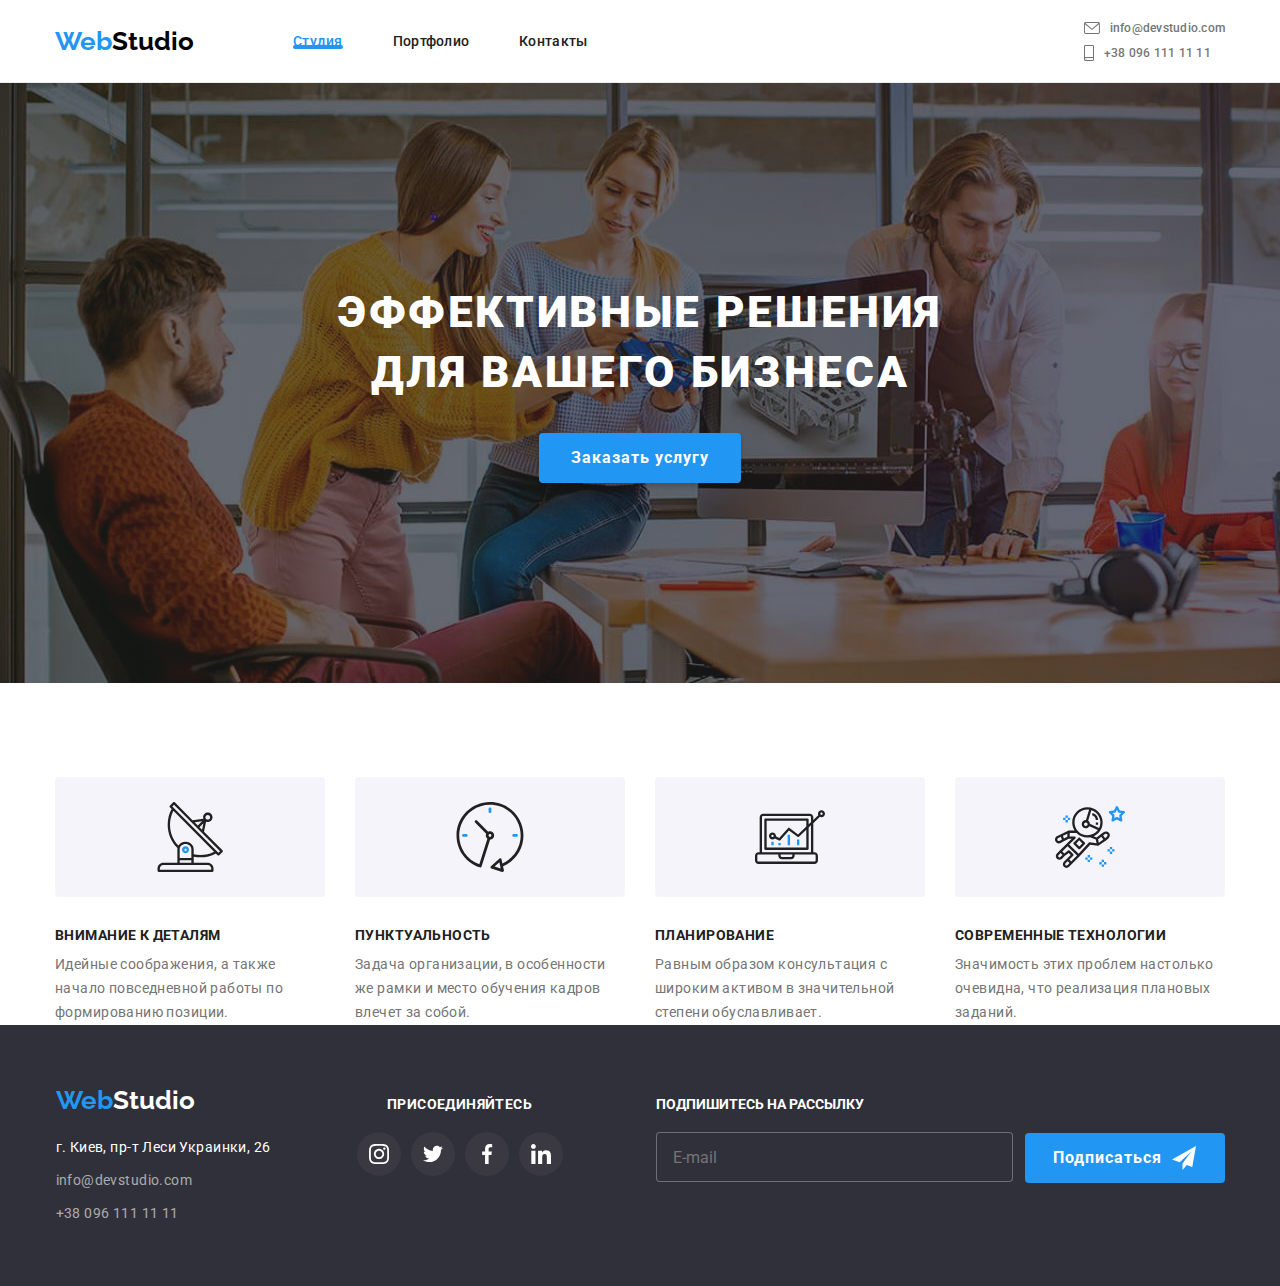
==== commit a93a7ca1: "header" ====
--- a/index.html
+++ b/index.html
@@ -30,14 +30,14 @@
           </ul>
         </nav> 
           <ul class="sait-nav__contacts">
-              <li >                                      
+              <li class="sait-nav__item">                                      
                     <a href="mailto:info@devstudio.com" class="sait-nav__mail link" >
                     <svg class="sait-nav__icon--mail">
                     <use href="./images/icon/sprite.svg#icon-mail"></use>
                   </svg>
                     info@devstudio.com</a>
               </li>
-              <li>
+              <li class="sait-nav__item"> 
                     <a href="tel:+380961111111" class="sait-nav__phone link" >
                     <svg class="sait-nav__icon--phone">
                     <use href="./images/icon/sprite.svg#icon-phone"></use>
@@ -101,12 +101,12 @@
   </header>
       <main>        
           <!-- Герой -->
-          <!-- <section class="hero">
+          <section class="hero">
               <div class="conteiner">                              
               <h1 class="hero__title">Эффективные решения  для вашего бизнеса</h1>
               <button data-modal-open  class="hero__but" type="button">Заказать услугу</button>            
               </div>                     
-          </section>   -->
+          </section>  
                 <!-- Особенности -->               
           <section class="feature">
               <div class="conteiner">
@@ -393,6 +393,7 @@
       <!-- Контакты --> 
       <footer class="footer"> 
       <div class="conteiner">
+        <div class="conteiner-nav">
         <div class="footer-nav">       
         <a href="./index.html" class="footer-nav__logo"><span class="footer-nav__logo--web">Web</span>Studio</a>                             
           <address class="footer-nav__address"> 
@@ -439,22 +440,22 @@
             </a>
               </li>
             </ul>         
-          </div>         
+          </div>  
+        </div>   
             <div class="subscribe">
                            
               <form >
                 <h3 class="subscribe__title">Подпишитесь на рассылку</h3>
                 <label class="subscribe__label">
                 <input type="email" name="email" class="subscribe__email" placeholder="E-mail">
-                
+                <button type="submit" class="subscribe__btn">Подписаться
+                  <svg class="subscribe__icon">
+                  <use href="./images/icon/sprite.svg#icon-send"></use>
+                </svg> 
+                </button>
               </label> 
-             
               </form>
-              <button type="submit" class="subscribe__btn">Подписаться
-                <svg class="subscribe__icon">
-                <use href="./images/icon/sprite.svg#icon-send"></use>
-              </svg> 
-              </button>
+              
               </div>          
       </div>                
     </footer>
--- a/css/main.min.css
+++ b/css/main.min.css
@@ -1 +1 @@
-.html{box-sizing:border-box}*,*::before,*::after{box-sizing:inherit}*{margin:0;padding:0;list-style:none}.conteiner{box-sizing:border-box;width:100%;margin:0 auto;padding:0 15px}@media screen and (min-width: 480px){.conteiner{max-width:480px}}@media screen and (min-width: 768px){.conteiner{max-width:768px}}@media screen and (min-width: 1200px){.conteiner{max-width:1200px}}body{font-family:Roboto;font-style:normal;background-color:#fff;color:#757575}a{color:inherit;text-decoration:none;font-family:inherit}address{font-style:inherit}.link{font-style:normal;font-weight:500;font-size:14px;line-height:1.143;letter-spacing:.02em;color:#212121;transition:color 250ms cubic-bezier(0.4, 0, 0.2, 1)}.link:hover,.link:focus{color:#2196f3}img{display:block;max-width:100%;height:auto}.sait-nav__logo{font-family:Raleway;font-weight:bold;font-size:26px;line-height:1.192;text-decoration:none;color:#000;width:145px;padding-top:16px;padding-bottom:16px}.sait-nav__logo--web,.footer-nav__logo--web{color:#2196f3}.footer-nav__logo{font-family:Raleway;font-weight:bold;font-size:26px;line-height:1.192;text-decoration:none;width:145px;color:#fff}.sait-nav{display:flex;align-items:center}.main-nav{display:flex;align-items:center;justify-content:space-between}.header{border-bottom:1px solid #ececec}.sait-nav__navigation{display:none}.sait-nav__navigation li:not(:last-child){margin-right:50px}.sait-nav--active{position:relative;color:#2196f3}.sait-nav--active::after{position:absolute;bottom:0;display:block;content:"";width:100%;height:4px;background-color:#2196f3;border-radius:2px;opacity:1;transition:opacity 250ms cubic-bezier(0.4, 0, 0.2, 1)}.sait-nav--active:hover::after{opacity:1;background-color:#2196f3}.sait-nav__contacts{display:none}.sait-nav__contacts li:not(:last-child){margin-right:30px}.sait-nav__mail,.sait-nav__phone{padding-top:32px;padding-bottom:32px;display:flex;align-items:center;font-weight:500;font-size:14px;line-height:1.142;letter-spacing:.02em;color:#757575}.sait-nav__icon--mail{fill:currentColor;width:16px;height:12px;margin-right:10px}.sait-nav__icon--mail:hover,.sait-nav__icon--mail:focus{fill:#2196f3}.sait-nav__icon--phone{width:10px;height:16px;fill:currentColor;margin-right:10px}.sait-nav__icon--phone:hover,.sait-nav__icon--phone:focus{fill:#2196f3}.hero{background-size:cover;padding-bottom:200px;padding-top:200px;max-width:1600px;max-height:600px;margin-left:auto;margin-right:auto;background-image:linear-gradient(to right, rgba(48, 58, 47, 0.4), rgba(47, 48, 58, 0.4)),url(../images/hero.jpg);background-color:#2f303a}.hero__title{font-weight:900;font-size:44px;line-height:1.363;width:696px;text-align:center;letter-spacing:.06em;text-transform:uppercase;color:#fff;margin:0 auto;margin-bottom:30px}.hero__but{margin:0 auto;font-family:Roboto;font-style:normal;font-weight:bold;font-size:16px;line-height:1.875;padding:10px 32px;display:flex;align-items:center;text-align:center;letter-spacing:.06em;background:#2196f3;color:#fff;box-shadow:0px 4px 4px rgba(0,0,0,.15);border-radius:4px;border:none;cursor:pointer}.feature{padding-top:60px}@media screen and (min-width: 1200px){.feature{padding-top:94px}}.group__icon{width:70px;height:70px}.group{display:inline-flex;justify-content:center;align-items:center;width:100%;height:120px;background:#f5f4fa;border-radius:4px;margin-bottom:30px}.feature__columns{margin-bottom:-30px}@media screen and (min-width: 768px){.feature__columns{display:flex;flex-wrap:wrap;margin-left:-30px}}.feature__columns .feature__item{width:100%;margin-bottom:30px}@media screen and (min-width: 768px){.feature__columns .feature__item{flex-basis:calc((100% - 60px) / 2);margin-left:30px}}@media screen and (min-width: 1200px){.feature__columns .feature__item{flex-basis:calc((100% - 120px) / 4)}}.feature__title{font-weight:bold;font-size:14px;text-align:center;line-height:1.172;letter-spacing:.03em;text-transform:uppercase;color:#212121;margin-bottom:10px}@media screen and (min-width: 768px){.feature__title{text-align:left}}.feature__text{width:100%;font-weight:normal;font-size:14px;line-height:1.714;letter-spacing:.03em}.work{padding-bottom:94px;padding-top:94px}.work__title,.team__title,.client__title{font-weight:bold;font-size:36px;line-height:1.167;text-align:center;letter-spacing:.03em;color:#212121;margin-bottom:50px}.work__list{display:flex;justify-content:space-between}.work__box{position:relative}.work__case{position:absolute;display:flex;justify-content:center;align-items:center;bottom:0;width:100%;height:70px;background:rgba(47,48,58,.8)}.work__text{font-weight:bold;font-size:14px;line-height:1.143;text-align:center;letter-spacing:.03em;text-transform:uppercase;color:#fff}.team{background:#f5f4fa;padding-top:94px;padding-bottom:94px}.team__list{display:flex;justify-content:space-between}.team__conteiner{padding:30px 32px}.team__scorecard{background:#fff;box-shadow:0px 1px 3px rgba(0,0,0,.12),0px 1px 1px rgba(0,0,0,.14),0px 2px 1px rgba(0,0,0,.2);border-radius:0px 0px 4px 4px}.team__member{font-weight:500;font-size:16px;line-height:1.188;letter-spacing:.03em;color:#212121;text-align:center}.team__text{font-weight:normal;font-size:16px;line-height:1.187;letter-spacing:.03em;text-align:center;margin-top:10px}.social{margin-top:16px;display:flex;justify-content:center}.social__card{display:flex;justify-content:center;align-items:center}.social__card:not(:last-child){margin-right:10px}.social__ref{display:inline-flex;justify-content:center;align-items:center;fill:#afb1b8;width:44px;height:44px;border-radius:50%;transition:background-color 250ms cubic-bezier(0.4, 0, 0.2, 1),fill 250ms cubic-bezier(0.4, 0, 0.2, 1)}.social__ref:hover,.social__ref:focus{fill:#fff;background-color:#2196f3}.client{padding-top:94px;padding-bottom:94px}.client-list__icon{width:106px;height:60px;align-items:center;border:none}.client-list{display:flex;justify-content:space-between;align-items:center}.client-list--company:not(:last-child){margin-right:30px}.client-list__link{display:flex;justify-content:center;align-items:center;fill:#afb1b8;width:170px;height:92px;border:1px solid #afb1b8;outline:none;transition:border 250ms cubic-bezier(0.4, 0, 0.2, 1),fill 250ms cubic-bezier(0.4, 0, 0.2, 1)}.client-list__link:hover,.client-list__link:focus{fill:#2196f3;border:1px solid #2196f3}.footer{display:flex;flex-wrap:wrap;align-items:baseline;padding-top:60px}.footer{background:#2f303a}.footer-nav{display:flex;flex-direction:column;align-items:center;width:231px;margin:0 auto}.footer-nav__mail{font-weight:normal;font-size:14px;line-height:1.714;letter-spacing:.03em;color:rgba(255,255,255,.6)}.footer-nav__phone{font-weight:normal;font-size:14px;line-height:1.714;letter-spacing:.03em;color:rgba(255,255,255,.6)}.footer-nav__address{margin-top:20px}.footer-nav__contacts{font-weight:normal;font-size:14px;line-height:1.714;letter-spacing:.03em;color:#fff}.footer-nav__list{margin-top:9px}.footer-nav__link{margin-bottom:60px}.footer-join{display:flex;align-items:center;flex-direction:column}.footer-join__title{text-transform:uppercase;color:#fff;font-weight:bold;font-size:14px;line-height:1.142;letter-spacing:.03em;margin-bottom:20px}.social__icon{width:20px;height:20px}.socialy{display:flex;justify-content:center;align-items:center;margin-bottom:100px}.socialy--list:not(:last-child){margin-right:10px}.socialy__svg{display:inline-flex;justify-content:center;align-items:center;background-color:rgba(153,129,129,.1);fill:#fff;width:44px;height:44px;border-radius:50%;transition:background-color 250ms cubic-bezier(0.4, 0, 0.2, 1),fill 250ms cubic-bezier(0.4, 0, 0.2, 1)}.socialy__svg:hover,.socialy__svg:focus{fill:#fff;background-color:#2196f3}.subscribe{display:flex;width:100%;align-items:center;flex-direction:column}.subscribe__label{width:100%;display:flex}.subscribe__title{margin-bottom:20px;text-align:center;align-self:start;font-weight:bold;font-size:14px;line-height:1.143;color:#fff;text-transform:uppercase}.subscribe__email{display:flex;width:90vw;height:50px;margin-bottom:20px;padding-left:16px;background-color:#2f303a;color:#fff;outline:none;border:1px solid rgba(255,255,255,.3);box-shadow:rgba(0,0,0,.15);border-radius:4px;transition:border 250ms cubic-bezier(0.4, 0, 0.2, 1)}.subscribe__email:hover,.subscribe__email:focus{border:1px solid #2196f3}.subscribe__btn{display:flex;align-items:center;font-style:normal;font-size:16px;font-weight:bold;line-height:1.875;letter-spacing:.06em;text-align:justify;cursor:pointer;border:none;outline:none;border-radius:4px;background-color:#2196f3;color:#fff;padding-left:28px;margin-left:12px;min-width:200px;height:50px;transition:background-color 250ms cubic-bezier(0.4, 0, 0.2, 1);margin-bottom:60px}.subscribe__icon{display:inline-flex;align-items:center;width:24px;height:24px;margin-left:10px}.portfolio__btn{font-family:Roboto;font-style:normal;font-weight:500;font-size:16px;line-height:1.625;text-align:center;letter-spacing:.03em;background-color:#f5f4fa;color:#212121;padding:6px 22px;cursor:pointer;margin-right:8px;border:none;border-radius:4px;transition:background-color 250ms cubic-bezier(0.4, 0, 0.2, 1),color 250ms cubic-bezier(0.4, 0, 0.2, 1),box-shadow 250ms cubic-bezier(0.4, 0, 0.2, 1)}.portfolio__btn:hover,.portfolio__btn:focus{background-color:#2196f3;color:#fff;box-shadow:0px 3px 1px rgba(0,0,0,.1),0px 1px 2px rgba(0,0,0,.08),0px 2px 2px rgba(0,0,0,.12)}.portfolio{padding-top:94px;padding-bottom:94px}.portfolio__filter{display:flex;justify-content:center;margin-bottom:50px}.project{padding:0;margin:0;display:flex;flex-wrap:wrap;margin-top:-30px;margin-left:-30px}.projekt__choice{flex-basis:calc((100% - 90px) / 3);margin-left:30px;margin-top:30px}.content{text-decoration:none;padding:20px 24px;background-color:#fff;border:1px solid #eee}.card{display:block}.card__activ:hover,.card__activ:focus{box-shadow:0px 1px 1px rgba(0,0,0,.12),0px 4px 4px rgba(0,0,0,.06),1px 4px 6px rgba(0,0,0,.16)}.content__item{font-weight:bold;font-size:18px;line-height:2;letter-spacing:.06em;color:#212121;text-decoration:none}.content__text{font-weight:normal;font-size:16px;line-height:1.875;letter-spacing:.03em;color:#757575;margin-top:4px;text-decoration:none}.card__thumb{position:relative;overflow:hidden}.card__box{position:absolute;width:100%;height:100%;top:0;left:0;width:370px;height:294px;background:rgba(33,150,243,.9);overflow:auto;transform:translateY(100%);transition:transform 250ms cubic-bezier(0.4, 0, 0.2, 1)}.card:hover .card__box{transform:translateY(0)}.card__text{font-size:18px;line-height:1.555;letter-spacing:.03em;margin:63px 24px;color:#fff}.modal{position:fixed;top:0;left:0;width:100%;height:100%;background:rgba(0,0,0,.2)}.modal.is-hidden{opacity:0;pointer-events:none}.modal__content{position:absolute;top:50%;left:50%;transform:translate(-50%, -50%);background:#fff;width:528px;height:581px}.modal__tape{position:absolute;right:8px;top:8px;display:flex;justify-content:center;align-items:center;width:30px;height:30px;border-radius:50%;border:1px solid rgba(0,0,0,.1);cursor:pointer;background-color:#fff}.modal__tape--close{width:15px;height:15px;fill:currentColor}.modal__tape:hover,.modal__tape:focus{border-color:#2196f3;color:#2196f3}.is-hidden{visibility:inherit;opacity:0;pointer-events:none;transition:opacity 500ms cubic-bezier(0.4, 0, 0.2, 1)}.modal{transition:opacity 500ms cubic-bezier(0.4, 0, 0.2, 1)}.modal__group{position:relative;margin-bottom:10px}.modal__form{padding:40px 40px 30px 40px;margin:0}.modal__label{margin-bottom:4px}.modal__title{font-weight:bold;font-size:20px;line-height:1.15;letter-spacing:.03em;text-align:center;margin-bottom:12px;color:#212121}.modal__input{width:390px;height:12px;margin-top:4px;padding:12px 12px 12px 42px;font:inherit;border-radius:3px;border:2px solid rgba(33,33,33,.2);outline:none;transition:border 250ms cubic-bezier(0.4, 0, 0.2, 1)}.modal__input:hover,.modal__input:focus{border:2px solid #2196f3}.modal__input:hover+.modal__icon,.modal__input:focus+.modal__icon{fill:#2196f3}.modal__icon{position:absolute;display:inline-block;width:18px;height:18px;fill:#212121;top:50%;left:15px;transition:transform 250ms cubic-bezier(0.4, 0, 0.2, 1)}.modal__textarea{display:block;width:448px;height:120px;box-sizing:border-box;resize:none;padding:12px 16px 12px 16px;margin-top:4px;border:none;outline:2px solid rgba(33,33,33,.2)}.modal__textarea:hover,.modal__textarea:focus{border:2px solid #2196f3}.modal__polisy{display:flex;align-items:center;flex-direction:row}.modal__checkbox{-webkit-appearance:none;-moz-appearance:none;appearance:none}.modal__checkbox:hover+.modal__icon--check,.modal__checkbox:focus+.modal__icon--check{border:1px solid #2196f3;border-radius:2px}.modal__checkbox:checked+.modal__icon--check{background-image:url("../images/icon/check.svg");background-color:#2196f3;background-repeat:no-repeat;background-position:center;background-origin:border-box}.modal__icon--check{display:inline-block;width:400px;width:15px;height:15px;border:1px solid #212121;border-radius:2px;margin-right:9px;margin-left:14px}.modal__consent{display:flex;align-items:center;font-size:14px;line-height:1.71;color:#757575}.modal__contract{font-size:14px;line-height:1.714;letter-spacing:.03em;color:#2196f3;text-decoration:underline}.modal__btn{font-size:16px;line-height:1.875;letter-spacing:.06em;text-align:center;cursor:pointer;border-radius:4px;background-color:#2196f3;color:#fff;padding:10px 55px;margin-top:30px;margin-bottom:8px;border:none}.modal__button--wrapper{display:flex;justify-content:center}.menu-container{position:absolute;background-color:#fff;top:0;width:100vw;height:100vh}.menu-container .conteiner-mobile{position:relative;padding-top:48px;padding-left:40px;display:flex;flex-direction:column;justify-content:space-between;height:90%}.menu-container .menu-close{position:absolute;right:20px;top:12px}.menu-close,.menu-open{border:none;background-color:transparent;outline:none}.menu-close:hover,.menu-close:focus,.menu-open:hover,.menu-open:focus{fill:#2196f3}.mobale-social__list{display:flex;justify-content:start;padding-top:64px;margin-left:auto}.mobale-social__list .mobale-social__link{font-size:3.2vw;border-right:2px solid rgba(33,33,33,.2);padding-top:0;padding-bottom:0;padding-left:10px;padding-right:10px}.mobale-social__list .mobale-social__link:hover,.mobale-social__list .mobale-social__link:focus{color:#2196f3}.mobale-contakt__list{padding-left:10px}.mobale-contakt__list .mobale-contakt__phone{font-size:8vw}.mobale-contakt__list .mobale-contakt__mail{font-size:5vw}.mobail-menu__item:not(:last-child){margin-bottom:32px}.mobail-menu__link{font-size:40px;line-height:1.175;letter-spacing:.02em}.mobale-contakt__item:not(:last-child){margin-bottom:32px}.menu-container.is-hidden{opacity:0;pointer-events:none}/*# sourceMappingURL=main.min.css.map */+.html{box-sizing:border-box}*,*::before,*::after{box-sizing:inherit}*{margin:0;padding:0;list-style:none}.conteiner{box-sizing:border-box;width:100%;margin:0 auto;padding:0 15px}@media screen and (min-width: 480px){.conteiner{max-width:480px}}@media screen and (min-width: 768px){.conteiner{max-width:768px}}@media screen and (min-width: 1200px){.conteiner{max-width:1200px}}body{font-family:Roboto;font-style:normal;background-color:#fff;color:#757575}a{color:inherit;text-decoration:none;font-family:inherit}address{font-style:inherit}.link{font-style:normal;font-weight:500;font-size:14px;line-height:1.143;letter-spacing:.02em;color:#212121;transition:color 250ms cubic-bezier(0.4, 0, 0.2, 1)}.link:hover,.link:focus{color:#2196f3}img{display:block;max-width:100%;height:auto}.sait-nav__logo{font-family:Raleway;font-weight:bold;font-size:26px;line-height:1.192;text-decoration:none;color:#000;width:145px;padding-top:16px;padding-bottom:16px}.sait-nav__logo--web,.footer-nav__logo--web{color:#2196f3}.footer-nav__logo{font-family:Raleway;font-weight:bold;font-size:26px;line-height:1.192;text-decoration:none;width:145px;color:#fff}.sait-nav{display:flex;align-items:center}.main-nav{display:flex;align-items:center;justify-content:space-between}.header{border-bottom:1px solid #ececec}@media screen and (min-width: 768px){.header .conteiner{display:flex;align-items:center}}.sait-nav__navigation{display:none}@media screen and (min-width: 768px){.sait-nav__navigation{display:flex;align-items:center;margin-left:93px}}.sait-nav__navigation li:not(:last-child){margin-right:50px}.sait-nav--active{position:relative;color:#2196f3}.sait-nav--active::after{position:absolute;bottom:0;display:block;content:"";width:100%;height:4px;background-color:#2196f3;border-radius:2px;opacity:1;transition:opacity 250ms cubic-bezier(0.4, 0, 0.2, 1)}.sait-nav--active:hover::after{opacity:1;background-color:#2196f3}.sait-nav__contacts{display:none}@media screen and (min-width: 768px){.sait-nav__contacts{display:flex;flex-direction:column;justify-content:flex-start;align-items:flex-start;margin-left:80px;padding-top:21px;padding-bottom:21px}}.sait-nav__item:not(:last-child){margin-bottom:10px}.sait-nav__mail,.sait-nav__phone{display:flex;align-items:center;font-weight:500;font-size:12px;line-height:1.166;letter-spacing:.02em;color:#757575}.sait-nav__icon--mail{fill:currentColor;width:16px;height:12px;margin-right:10px}.sait-nav__icon--mail:hover,.sait-nav__icon--mail:focus{fill:#2196f3}.sait-nav__icon--phone{width:10px;height:16px;fill:currentColor;margin-right:10px}.sait-nav__icon--phone:hover,.sait-nav__icon--phone:focus{fill:#2196f3}.hero{background-size:cover;padding-bottom:200px;padding-top:200px;max-width:1600px;max-height:600px;margin-left:auto;margin-right:auto;background-image:linear-gradient(to right, rgba(48, 58, 47, 0.4), rgba(47, 48, 58, 0.4)),url(../images/hero.jpg);background-color:#2f303a}.hero__title{font-weight:900;font-size:44px;line-height:1.363;width:696px;text-align:center;letter-spacing:.06em;text-transform:uppercase;color:#fff;margin:0 auto;margin-bottom:30px}.hero__but{margin:0 auto;font-family:Roboto;font-style:normal;font-weight:bold;font-size:16px;line-height:1.875;padding:10px 32px;display:flex;align-items:center;text-align:center;letter-spacing:.06em;background:#2196f3;color:#fff;box-shadow:0px 4px 4px rgba(0,0,0,.15);border-radius:4px;border:none;cursor:pointer}.feature{padding-top:60px}@media screen and (min-width: 1200px){.feature{padding-top:94px}}.group__icon{width:70px;height:70px}.group{display:inline-flex;justify-content:center;align-items:center;width:100%;height:120px;background:#f5f4fa;border-radius:4px;margin-bottom:30px}.feature__columns{margin-bottom:-30px}@media screen and (min-width: 768px){.feature__columns{display:flex;flex-wrap:wrap;margin-left:-30px}}.feature__columns .feature__item{width:100%;margin-bottom:30px}@media screen and (min-width: 768px){.feature__columns .feature__item{flex-basis:calc((100% - 60px) / 2);margin-left:30px}}@media screen and (min-width: 1200px){.feature__columns .feature__item{flex-basis:calc((100% - 120px) / 4)}}.feature__title{font-weight:bold;font-size:14px;text-align:center;line-height:1.172;letter-spacing:.03em;text-transform:uppercase;color:#212121;margin-bottom:10px}@media screen and (min-width: 768px){.feature__title{text-align:left}}.feature__text{width:100%;font-weight:normal;font-size:14px;line-height:1.714;letter-spacing:.03em}.work{padding-bottom:94px;padding-top:94px}.work__title,.team__title,.client__title{font-weight:bold;font-size:36px;line-height:1.167;text-align:center;letter-spacing:.03em;color:#212121;margin-bottom:50px}.work__list{display:flex;justify-content:space-between}.work__box{position:relative}.work__case{position:absolute;display:flex;justify-content:center;align-items:center;bottom:0;width:100%;height:70px;background:rgba(47,48,58,.8)}.work__text{font-weight:bold;font-size:14px;line-height:1.143;text-align:center;letter-spacing:.03em;text-transform:uppercase;color:#fff}.team{background:#f5f4fa;padding-top:94px;padding-bottom:94px}.team__list{display:flex;justify-content:space-between}.team__conteiner{padding:30px 32px}.team__scorecard{background:#fff;box-shadow:0px 1px 3px rgba(0,0,0,.12),0px 1px 1px rgba(0,0,0,.14),0px 2px 1px rgba(0,0,0,.2);border-radius:0px 0px 4px 4px}.team__member{font-weight:500;font-size:16px;line-height:1.188;letter-spacing:.03em;color:#212121;text-align:center}.team__text{font-weight:normal;font-size:16px;line-height:1.187;letter-spacing:.03em;text-align:center;margin-top:10px}.social{margin-top:16px;display:flex;justify-content:center}.social__card{display:flex;justify-content:center;align-items:center}.social__card:not(:last-child){margin-right:10px}.social__ref{display:inline-flex;justify-content:center;align-items:center;fill:#afb1b8;width:44px;height:44px;border-radius:50%;transition:background-color 250ms cubic-bezier(0.4, 0, 0.2, 1),fill 250ms cubic-bezier(0.4, 0, 0.2, 1)}.social__ref:hover,.social__ref:focus{fill:#fff;background-color:#2196f3}.client{padding-top:94px;padding-bottom:94px}.client-list__icon{width:106px;height:60px;align-items:center;border:none}.client-list{display:flex;justify-content:space-between;align-items:center}.client-list--company:not(:last-child){margin-right:30px}.client-list__link{display:flex;justify-content:center;align-items:center;fill:#afb1b8;width:170px;height:92px;border:1px solid #afb1b8;outline:none;transition:border 250ms cubic-bezier(0.4, 0, 0.2, 1),fill 250ms cubic-bezier(0.4, 0, 0.2, 1)}.client-list__link:hover,.client-list__link:focus{fill:#2196f3;border:1px solid #2196f3}.footer{display:flex;flex-wrap:wrap;align-items:baseline;padding-top:60px}@media screen and (min-width: 1200px){.footer .conteiner{display:flex;align-items:baseline}}.footer{background:#2f303a}.conteiner-nav{display:flex;flex-direction:column;justify-content:center;align-items:center}@media screen and (min-width: 768px){.conteiner-nav{flex-direction:row;margin:0 auto}}@media screen and (min-width: 1200px){.conteiner-nav{justify-content:flex-start;align-items:baseline}}.footer-nav{display:flex;flex-direction:column;align-items:center;width:231px;margin:0 auto}@media screen and (min-width: 768px){.footer-nav{margin-right:165px;margin-left:auto}}@media screen and (min-width: 1200px){.footer-nav{display:flex;flex-direction:column;align-items:flex-start;width:231px;margin-right:70px;margin-left:0}}.footer-nav__mail{font-weight:normal;font-size:14px;line-height:1.714;letter-spacing:.03em;color:rgba(255,255,255,.6)}.footer-nav__phone{font-weight:normal;font-size:14px;line-height:1.714;letter-spacing:.03em;color:rgba(255,255,255,.6)}.footer-nav__address{margin-top:20px}.footer-nav__contacts{font-weight:normal;font-size:14px;line-height:1.714;letter-spacing:.03em;color:#fff}.footer-nav__list{margin-top:9px}.footer-nav__link{margin-bottom:60px}.footer-join{display:flex;align-items:center;flex-direction:column}@media screen and (min-width: 768px){.footer-join{margin-right:auto}}@media screen and (min-width: 1200px){.footer-join{justify-content:center;margin-right:0}}.footer-join__title{text-transform:uppercase;color:#fff;font-weight:bold;font-size:14px;line-height:1.142;letter-spacing:.03em;margin-bottom:20px}.social__icon{width:20px;height:20px}.socialy{display:flex;justify-content:center;align-items:center;margin-bottom:100px}.socialy--list:not(:last-child){margin-right:10px}.socialy__svg{display:inline-flex;justify-content:center;align-items:center;background-color:rgba(153,129,129,.1);fill:#fff;width:44px;height:44px;border-radius:50%;transition:background-color 250ms cubic-bezier(0.4, 0, 0.2, 1),fill 250ms cubic-bezier(0.4, 0, 0.2, 1)}.socialy__svg:hover,.socialy__svg:focus{fill:#fff;background-color:#2196f3}.subscribe{display:flex;justify-content:center;align-items:center;flex-direction:column}@media screen and (min-width: 1200px){.subscribe{margin-left:93px}}.subscribe__label{display:flex;flex-wrap:wrap;align-items:center;justify-content:center}@media screen and (min-width: 1200px){.subscribe__label{justify-content:space-between;align-items:baseline}}.subscribe__title{margin-bottom:20px;text-align:center;align-self:start;font-weight:bold;font-size:14px;line-height:1.143;color:#fff;text-transform:uppercase}@media screen and (min-width: 1200px){.subscribe__title{text-align:left}}.subscribe__email{display:flex;width:90vw;height:50px;margin-bottom:20px;padding-left:16px;background-color:#2f303a;color:#fff;outline:none;border:1px solid rgba(255,255,255,.3);box-shadow:rgba(0,0,0,.15);border-radius:4px;transition:border 250ms cubic-bezier(0.4, 0, 0.2, 1)}.subscribe__email:hover,.subscribe__email:focus{border:1px solid #2196f3}@media screen and (min-width: 768px){.subscribe__email{width:80vw}}@media screen and (min-width: 1200px){.subscribe__email{width:357px}}.subscribe__btn{display:flex;align-items:center;font-style:normal;font-size:16px;font-weight:bold;line-height:1.875;letter-spacing:.06em;text-align:justify;cursor:pointer;border:none;outline:none;border-radius:4px;background-color:#2196f3;color:#fff;padding-left:28px;margin-left:12px;min-width:200px;height:50px;transition:background-color 250ms cubic-bezier(0.4, 0, 0.2, 1);margin-bottom:60px}.subscribe__icon{display:inline-flex;align-items:center;width:24px;height:24px;margin-left:10px}.portfolio__btn{font-family:Roboto;font-style:normal;font-weight:500;font-size:16px;line-height:1.625;text-align:center;letter-spacing:.03em;background-color:#f5f4fa;color:#212121;padding:6px 22px;cursor:pointer;margin-right:8px;border:none;border-radius:4px;transition:background-color 250ms cubic-bezier(0.4, 0, 0.2, 1),color 250ms cubic-bezier(0.4, 0, 0.2, 1),box-shadow 250ms cubic-bezier(0.4, 0, 0.2, 1)}.portfolio__btn:hover,.portfolio__btn:focus{background-color:#2196f3;color:#fff;box-shadow:0px 3px 1px rgba(0,0,0,.1),0px 1px 2px rgba(0,0,0,.08),0px 2px 2px rgba(0,0,0,.12)}.portfolio{padding-top:94px;padding-bottom:94px}.portfolio__filter{display:flex;justify-content:center;margin-bottom:50px}.project{padding:0;margin:0;display:flex;flex-wrap:wrap;margin-top:-30px;margin-left:-30px}.projekt__choice{flex-basis:calc((100% - 90px) / 3);margin-left:30px;margin-top:30px}.content{text-decoration:none;padding:20px 24px;background-color:#fff;border:1px solid #eee}.card{display:block}.card__activ:hover,.card__activ:focus{box-shadow:0px 1px 1px rgba(0,0,0,.12),0px 4px 4px rgba(0,0,0,.06),1px 4px 6px rgba(0,0,0,.16)}.content__item{font-weight:bold;font-size:18px;line-height:2;letter-spacing:.06em;color:#212121;text-decoration:none}.content__text{font-weight:normal;font-size:16px;line-height:1.875;letter-spacing:.03em;color:#757575;margin-top:4px;text-decoration:none}.card__thumb{position:relative;overflow:hidden}.card__box{position:absolute;width:100%;height:100%;top:0;left:0;width:370px;height:294px;background:rgba(33,150,243,.9);overflow:auto;transform:translateY(100%);transition:transform 250ms cubic-bezier(0.4, 0, 0.2, 1)}.card:hover .card__box{transform:translateY(0)}.card__text{font-size:18px;line-height:1.555;letter-spacing:.03em;margin:63px 24px;color:#fff}.modal{position:fixed;top:0;left:0;width:100%;height:100%;background:rgba(0,0,0,.2)}.modal.is-hidden{opacity:0;pointer-events:none}.modal__content{position:absolute;top:50%;left:50%;transform:translate(-50%, -50%);background:#fff;width:528px;height:581px}.modal__tape{position:absolute;right:8px;top:8px;display:flex;justify-content:center;align-items:center;width:30px;height:30px;border-radius:50%;border:1px solid rgba(0,0,0,.1);cursor:pointer;background-color:#fff}.modal__tape--close{width:15px;height:15px;fill:currentColor}.modal__tape:hover,.modal__tape:focus{border-color:#2196f3;color:#2196f3}.is-hidden{visibility:inherit;opacity:0;pointer-events:none;transition:opacity 500ms cubic-bezier(0.4, 0, 0.2, 1)}.modal{transition:opacity 500ms cubic-bezier(0.4, 0, 0.2, 1)}.modal__group{position:relative;margin-bottom:10px}.modal__form{padding:40px 40px 30px 40px;margin:0}.modal__label{margin-bottom:4px}.modal__title{font-weight:bold;font-size:20px;line-height:1.15;letter-spacing:.03em;text-align:center;margin-bottom:12px;color:#212121}.modal__input{width:390px;height:12px;margin-top:4px;padding:12px 12px 12px 42px;font:inherit;border-radius:3px;border:2px solid rgba(33,33,33,.2);outline:none;transition:border 250ms cubic-bezier(0.4, 0, 0.2, 1)}.modal__input:hover,.modal__input:focus{border:2px solid #2196f3}.modal__input:hover+.modal__icon,.modal__input:focus+.modal__icon{fill:#2196f3}.modal__icon{position:absolute;display:inline-block;width:18px;height:18px;fill:#212121;top:50%;left:15px;transition:transform 250ms cubic-bezier(0.4, 0, 0.2, 1)}.modal__textarea{display:block;width:448px;height:120px;box-sizing:border-box;resize:none;padding:12px 16px 12px 16px;margin-top:4px;border:none;outline:2px solid rgba(33,33,33,.2)}.modal__textarea:hover,.modal__textarea:focus{border:2px solid #2196f3}.modal__polisy{display:flex;align-items:center;flex-direction:row}.modal__checkbox{-webkit-appearance:none;-moz-appearance:none;appearance:none}.modal__checkbox:hover+.modal__icon--check,.modal__checkbox:focus+.modal__icon--check{border:1px solid #2196f3;border-radius:2px}.modal__checkbox:checked+.modal__icon--check{background-image:url("../images/icon/check.svg");background-color:#2196f3;background-repeat:no-repeat;background-position:center;background-origin:border-box}.modal__icon--check{display:inline-block;width:400px;width:15px;height:15px;border:1px solid #212121;border-radius:2px;margin-right:9px;margin-left:14px}.modal__consent{display:flex;align-items:center;font-size:14px;line-height:1.71;color:#757575}.modal__contract{font-size:14px;line-height:1.714;letter-spacing:.03em;color:#2196f3;text-decoration:underline}.modal__btn{font-size:16px;line-height:1.875;letter-spacing:.06em;text-align:center;cursor:pointer;border-radius:4px;background-color:#2196f3;color:#fff;padding:10px 55px;margin-top:30px;margin-bottom:8px;border:none}.modal__button--wrapper{display:flex;justify-content:center}.menu-container{position:absolute;background-color:#fff;top:0;width:100vw;height:100vh}.menu-container .conteiner-mobile{position:relative;padding-top:48px;padding-left:40px;display:flex;flex-direction:column;justify-content:space-between;height:90%}.menu-container .menu-close{position:absolute;right:20px;top:12px}.menu-close,.menu-open{border:none;background-color:transparent;outline:none}.menu-close:hover,.menu-close:focus,.menu-open:hover,.menu-open:focus{fill:#2196f3}@media screen and (min-width: 767px){.menu-close,.menu-open{display:none}}.mobale-social__list{display:flex;justify-content:start;padding-top:64px;margin-left:auto}.mobale-social__list .mobale-social__link{font-size:3.2vw;border-right:2px solid rgba(33,33,33,.2);padding-top:0;padding-bottom:0;padding-left:10px;padding-right:10px}.mobale-social__list .mobale-social__link:hover,.mobale-social__list .mobale-social__link:focus{color:#2196f3}.mobale-contakt__list{padding-left:10px}.mobale-contakt__list .mobale-contakt__phone{font-size:8vw}.mobale-contakt__list .mobale-contakt__mail{font-size:5vw}.mobail-menu__item:not(:last-child){margin-bottom:32px}.mobail-menu__link{font-size:40px;line-height:1.175;letter-spacing:.02em}.mobale-contakt__item:not(:last-child){margin-bottom:32px}.menu-container.is-hidden{opacity:0;pointer-events:none}/*# sourceMappingURL=main.min.css.map */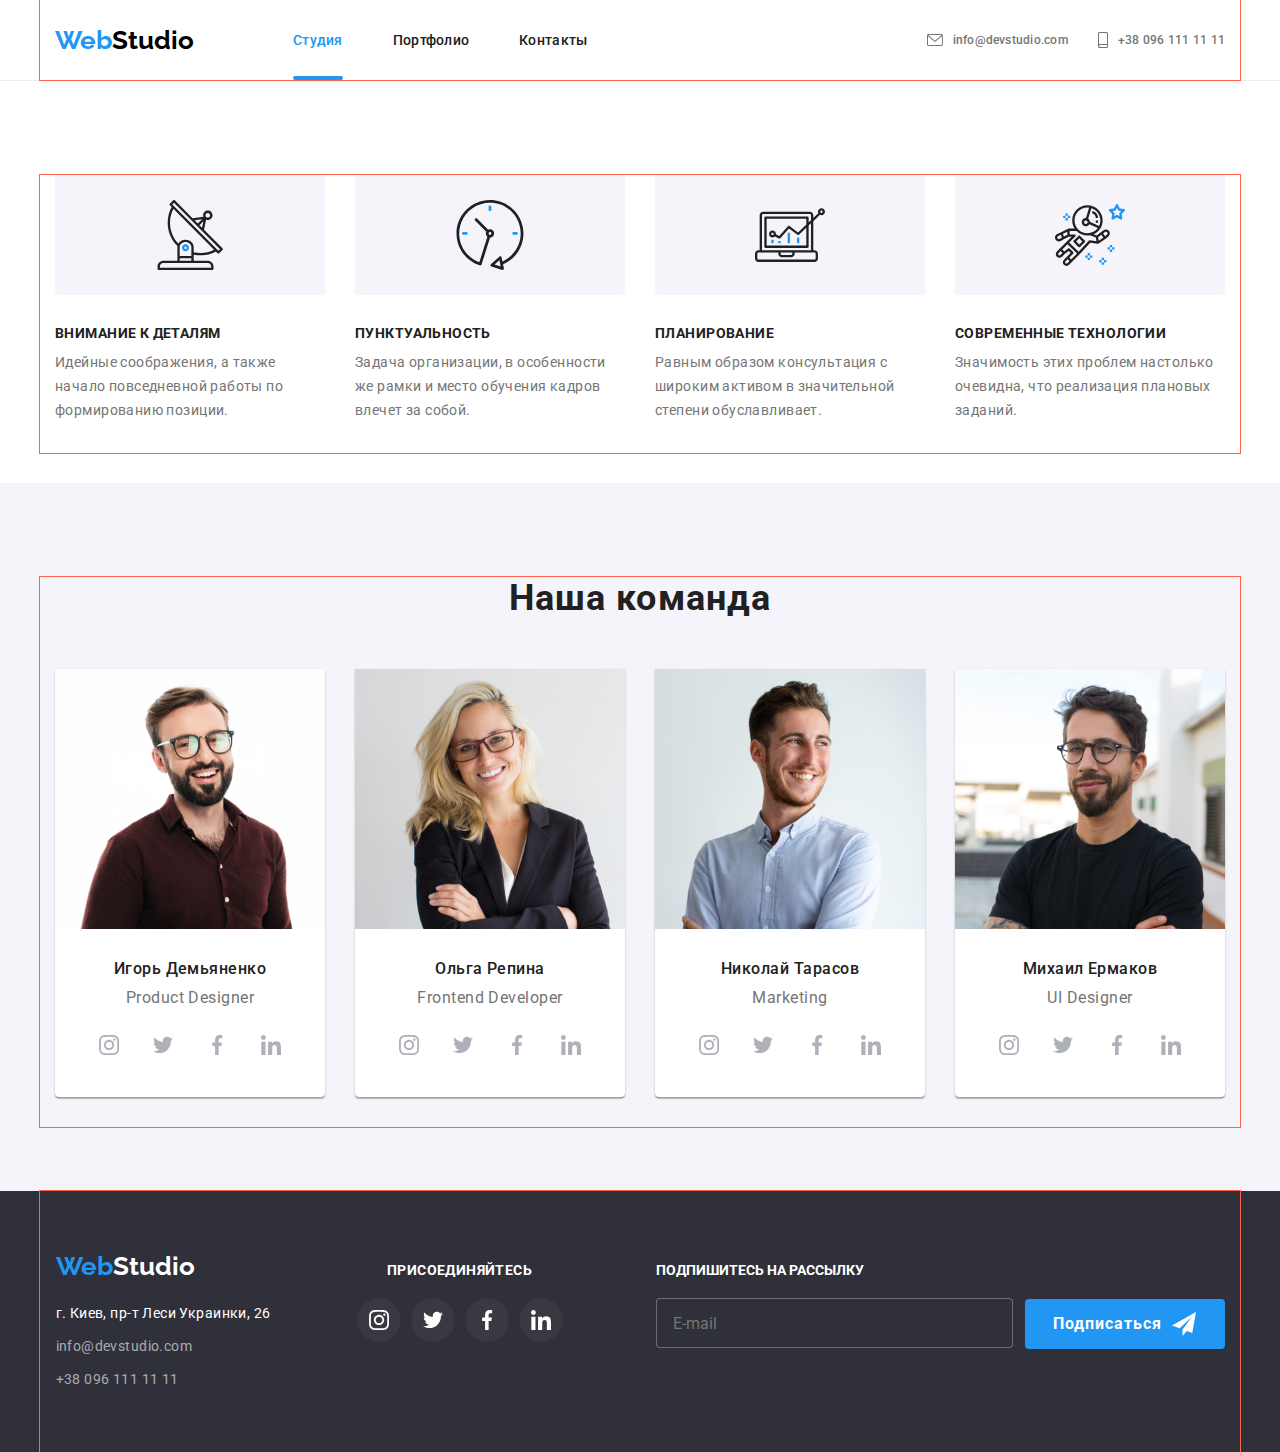
==== commit daa2b65f: "team section" ====
--- a/index.html
+++ b/index.html
@@ -101,12 +101,12 @@
   </header>
       <main>        
           <!-- Герой -->
-          <section class="hero">
+          <!-- <section class="hero">
               <div class="conteiner">                              
               <h1 class="hero__title">Эффективные решения  для вашего бизнеса</h1>
               <button data-modal-open  class="hero__but" type="button">Заказать услугу</button>            
               </div>                     
-          </section>  
+          </section>   -->
                 <!-- Особенности -->               
           <section class="feature">
               <div class="conteiner">
@@ -184,12 +184,12 @@
               </div>                      
           </section> -->
           <!-- Команда -->
-          <!-- <section class="team"> 
+          <section class="team"> 
               <div class="conteiner">           
               <h2 class="team__title">Наша команда</h2>                        
               <ul class="team__list">
                   <li class="team__scorecard">                   
-                      <img src="./images/foto1.jpg" alt="участник команды 1" width="270">
+                      <img src="./images/foto1.jpg" alt="участник команды 1" >
                       <div class="team__conteiner">                    
                       <h3 class="team__member">Игорь Демьяненко</h3>
                       <p class="team__text">Product Designer</p>
@@ -226,7 +226,7 @@
                     </div>      
                 </li>
                 <li class="team__scorecard"> 
-                      <img src="./images/foto2.jpg" alt="участник команды 2" width="270">
+                      <img src="./images/foto2.jpg" alt="участник команды 2" >
                       <div class="team__conteiner"> 
                       <h3 class="team__member">Ольга Репина</h3> 
                       <p class="team__text"> Frontend Developer</p>
@@ -263,7 +263,7 @@
                   </div>                  
                   </li>
                   <li class="team__scorecard"> 
-                      <img src="./images/foto3.jpg" alt="участник команды 3" width="270">
+                      <img src="./images/foto3.jpg" alt="участник команды 3" >
                       <div class="team__conteiner"> 
                       <h3 class="team__member">Николай Тарасов</h3>
                       <p class="team__text">Marketing</p>
@@ -300,7 +300,7 @@
                   </div>   
                   </li>
                   <li class="team__scorecard"> 
-                      <img src="./images/foto4.jpg" alt="участник команды 4" width="270">
+                      <img src="./images/foto4.jpg" alt="участник команды 4" >
                       <div class="team__conteiner"> 
                       <h3 class="team__member">Михаил Ермаков</h3>
                       <p class="team__text">UI Designer</p>
@@ -338,7 +338,7 @@
                   </li>
               </ul> 
               </div>                          
-          </section> -->
+          </section>
           <!-- Постоянные клиенты -->
           <!-- <section class="client">
                 <div class="conteiner">                 
--- a/css/main.min.css
+++ b/css/main.min.css
@@ -1 +1 @@
-.html{box-sizing:border-box}*,*::before,*::after{box-sizing:inherit}*{margin:0;padding:0;list-style:none}.conteiner{box-sizing:border-box;width:100%;margin:0 auto;padding:0 15px}@media screen and (min-width: 480px){.conteiner{max-width:480px}}@media screen and (min-width: 768px){.conteiner{max-width:768px}}@media screen and (min-width: 1200px){.conteiner{max-width:1200px}}body{font-family:Roboto;font-style:normal;background-color:#fff;color:#757575}a{color:inherit;text-decoration:none;font-family:inherit}address{font-style:inherit}.link{font-style:normal;font-weight:500;font-size:14px;line-height:1.143;letter-spacing:.02em;color:#212121;transition:color 250ms cubic-bezier(0.4, 0, 0.2, 1)}.link:hover,.link:focus{color:#2196f3}img{display:block;max-width:100%;height:auto}.sait-nav__logo{font-family:Raleway;font-weight:bold;font-size:26px;line-height:1.192;text-decoration:none;color:#000;width:145px;padding-top:16px;padding-bottom:16px}.sait-nav__logo--web,.footer-nav__logo--web{color:#2196f3}.footer-nav__logo{font-family:Raleway;font-weight:bold;font-size:26px;line-height:1.192;text-decoration:none;width:145px;color:#fff}.sait-nav{display:flex;align-items:center}.main-nav{display:flex;align-items:center;justify-content:space-between}.header{border-bottom:1px solid #ececec}@media screen and (min-width: 768px){.header .conteiner{display:flex;align-items:center}}.sait-nav__navigation{display:none}@media screen and (min-width: 768px){.sait-nav__navigation{display:flex;align-items:center;margin-left:93px}}.sait-nav__navigation li:not(:last-child){margin-right:50px}.sait-nav--active{position:relative;color:#2196f3}.sait-nav--active::after{position:absolute;bottom:0;display:block;content:"";width:100%;height:4px;background-color:#2196f3;border-radius:2px;opacity:1;transition:opacity 250ms cubic-bezier(0.4, 0, 0.2, 1)}.sait-nav--active:hover::after{opacity:1;background-color:#2196f3}.sait-nav__contacts{display:none}@media screen and (min-width: 768px){.sait-nav__contacts{display:flex;flex-direction:column;justify-content:flex-start;align-items:flex-start;margin-left:80px;padding-top:21px;padding-bottom:21px}}.sait-nav__item:not(:last-child){margin-bottom:10px}.sait-nav__mail,.sait-nav__phone{display:flex;align-items:center;font-weight:500;font-size:12px;line-height:1.166;letter-spacing:.02em;color:#757575}.sait-nav__icon--mail{fill:currentColor;width:16px;height:12px;margin-right:10px}.sait-nav__icon--mail:hover,.sait-nav__icon--mail:focus{fill:#2196f3}.sait-nav__icon--phone{width:10px;height:16px;fill:currentColor;margin-right:10px}.sait-nav__icon--phone:hover,.sait-nav__icon--phone:focus{fill:#2196f3}.hero{background-size:cover;padding-bottom:200px;padding-top:200px;max-width:1600px;max-height:600px;margin-left:auto;margin-right:auto;background-image:linear-gradient(to right, rgba(48, 58, 47, 0.4), rgba(47, 48, 58, 0.4)),url(../images/hero.jpg);background-color:#2f303a}.hero__title{font-weight:900;font-size:44px;line-height:1.363;width:696px;text-align:center;letter-spacing:.06em;text-transform:uppercase;color:#fff;margin:0 auto;margin-bottom:30px}.hero__but{margin:0 auto;font-family:Roboto;font-style:normal;font-weight:bold;font-size:16px;line-height:1.875;padding:10px 32px;display:flex;align-items:center;text-align:center;letter-spacing:.06em;background:#2196f3;color:#fff;box-shadow:0px 4px 4px rgba(0,0,0,.15);border-radius:4px;border:none;cursor:pointer}.feature{padding-top:60px}@media screen and (min-width: 1200px){.feature{padding-top:94px}}.group__icon{width:70px;height:70px}.group{display:inline-flex;justify-content:center;align-items:center;width:100%;height:120px;background:#f5f4fa;border-radius:4px;margin-bottom:30px}.feature__columns{margin-bottom:-30px}@media screen and (min-width: 768px){.feature__columns{display:flex;flex-wrap:wrap;margin-left:-30px}}.feature__columns .feature__item{width:100%;margin-bottom:30px}@media screen and (min-width: 768px){.feature__columns .feature__item{flex-basis:calc((100% - 60px) / 2);margin-left:30px}}@media screen and (min-width: 1200px){.feature__columns .feature__item{flex-basis:calc((100% - 120px) / 4)}}.feature__title{font-weight:bold;font-size:14px;text-align:center;line-height:1.172;letter-spacing:.03em;text-transform:uppercase;color:#212121;margin-bottom:10px}@media screen and (min-width: 768px){.feature__title{text-align:left}}.feature__text{width:100%;font-weight:normal;font-size:14px;line-height:1.714;letter-spacing:.03em}.work{padding-bottom:94px;padding-top:94px}.work__title,.team__title,.client__title{font-weight:bold;font-size:36px;line-height:1.167;text-align:center;letter-spacing:.03em;color:#212121;margin-bottom:50px}.work__list{display:flex;justify-content:space-between}.work__box{position:relative}.work__case{position:absolute;display:flex;justify-content:center;align-items:center;bottom:0;width:100%;height:70px;background:rgba(47,48,58,.8)}.work__text{font-weight:bold;font-size:14px;line-height:1.143;text-align:center;letter-spacing:.03em;text-transform:uppercase;color:#fff}.team{background:#f5f4fa;padding-top:94px;padding-bottom:94px}.team__list{display:flex;justify-content:space-between}.team__conteiner{padding:30px 32px}.team__scorecard{background:#fff;box-shadow:0px 1px 3px rgba(0,0,0,.12),0px 1px 1px rgba(0,0,0,.14),0px 2px 1px rgba(0,0,0,.2);border-radius:0px 0px 4px 4px}.team__member{font-weight:500;font-size:16px;line-height:1.188;letter-spacing:.03em;color:#212121;text-align:center}.team__text{font-weight:normal;font-size:16px;line-height:1.187;letter-spacing:.03em;text-align:center;margin-top:10px}.social{margin-top:16px;display:flex;justify-content:center}.social__card{display:flex;justify-content:center;align-items:center}.social__card:not(:last-child){margin-right:10px}.social__ref{display:inline-flex;justify-content:center;align-items:center;fill:#afb1b8;width:44px;height:44px;border-radius:50%;transition:background-color 250ms cubic-bezier(0.4, 0, 0.2, 1),fill 250ms cubic-bezier(0.4, 0, 0.2, 1)}.social__ref:hover,.social__ref:focus{fill:#fff;background-color:#2196f3}.client{padding-top:94px;padding-bottom:94px}.client-list__icon{width:106px;height:60px;align-items:center;border:none}.client-list{display:flex;justify-content:space-between;align-items:center}.client-list--company:not(:last-child){margin-right:30px}.client-list__link{display:flex;justify-content:center;align-items:center;fill:#afb1b8;width:170px;height:92px;border:1px solid #afb1b8;outline:none;transition:border 250ms cubic-bezier(0.4, 0, 0.2, 1),fill 250ms cubic-bezier(0.4, 0, 0.2, 1)}.client-list__link:hover,.client-list__link:focus{fill:#2196f3;border:1px solid #2196f3}.footer{display:flex;flex-wrap:wrap;align-items:baseline;padding-top:60px}@media screen and (min-width: 1200px){.footer .conteiner{display:flex;align-items:baseline}}.footer{background:#2f303a}.conteiner-nav{display:flex;flex-direction:column;justify-content:center;align-items:center}@media screen and (min-width: 768px){.conteiner-nav{flex-direction:row;margin:0 auto}}@media screen and (min-width: 1200px){.conteiner-nav{justify-content:flex-start;align-items:baseline}}.footer-nav{display:flex;flex-direction:column;align-items:center;width:231px;margin:0 auto}@media screen and (min-width: 768px){.footer-nav{margin-right:165px;margin-left:auto}}@media screen and (min-width: 1200px){.footer-nav{display:flex;flex-direction:column;align-items:flex-start;width:231px;margin-right:70px;margin-left:0}}.footer-nav__mail{font-weight:normal;font-size:14px;line-height:1.714;letter-spacing:.03em;color:rgba(255,255,255,.6)}.footer-nav__phone{font-weight:normal;font-size:14px;line-height:1.714;letter-spacing:.03em;color:rgba(255,255,255,.6)}.footer-nav__address{margin-top:20px}.footer-nav__contacts{font-weight:normal;font-size:14px;line-height:1.714;letter-spacing:.03em;color:#fff}.footer-nav__list{margin-top:9px}.footer-nav__link{margin-bottom:60px}.footer-join{display:flex;align-items:center;flex-direction:column}@media screen and (min-width: 768px){.footer-join{margin-right:auto}}@media screen and (min-width: 1200px){.footer-join{justify-content:center;margin-right:0}}.footer-join__title{text-transform:uppercase;color:#fff;font-weight:bold;font-size:14px;line-height:1.142;letter-spacing:.03em;margin-bottom:20px}.social__icon{width:20px;height:20px}.socialy{display:flex;justify-content:center;align-items:center;margin-bottom:100px}.socialy--list:not(:last-child){margin-right:10px}.socialy__svg{display:inline-flex;justify-content:center;align-items:center;background-color:rgba(153,129,129,.1);fill:#fff;width:44px;height:44px;border-radius:50%;transition:background-color 250ms cubic-bezier(0.4, 0, 0.2, 1),fill 250ms cubic-bezier(0.4, 0, 0.2, 1)}.socialy__svg:hover,.socialy__svg:focus{fill:#fff;background-color:#2196f3}.subscribe{display:flex;justify-content:center;align-items:center;flex-direction:column}@media screen and (min-width: 1200px){.subscribe{margin-left:93px}}.subscribe__label{display:flex;flex-wrap:wrap;align-items:center;justify-content:center}@media screen and (min-width: 1200px){.subscribe__label{justify-content:space-between;align-items:baseline}}.subscribe__title{margin-bottom:20px;text-align:center;align-self:start;font-weight:bold;font-size:14px;line-height:1.143;color:#fff;text-transform:uppercase}@media screen and (min-width: 1200px){.subscribe__title{text-align:left}}.subscribe__email{display:flex;width:90vw;height:50px;margin-bottom:20px;padding-left:16px;background-color:#2f303a;color:#fff;outline:none;border:1px solid rgba(255,255,255,.3);box-shadow:rgba(0,0,0,.15);border-radius:4px;transition:border 250ms cubic-bezier(0.4, 0, 0.2, 1)}.subscribe__email:hover,.subscribe__email:focus{border:1px solid #2196f3}@media screen and (min-width: 768px){.subscribe__email{width:80vw}}@media screen and (min-width: 1200px){.subscribe__email{width:357px}}.subscribe__btn{display:flex;align-items:center;font-style:normal;font-size:16px;font-weight:bold;line-height:1.875;letter-spacing:.06em;text-align:justify;cursor:pointer;border:none;outline:none;border-radius:4px;background-color:#2196f3;color:#fff;padding-left:28px;margin-left:12px;min-width:200px;height:50px;transition:background-color 250ms cubic-bezier(0.4, 0, 0.2, 1);margin-bottom:60px}.subscribe__icon{display:inline-flex;align-items:center;width:24px;height:24px;margin-left:10px}.portfolio__btn{font-family:Roboto;font-style:normal;font-weight:500;font-size:16px;line-height:1.625;text-align:center;letter-spacing:.03em;background-color:#f5f4fa;color:#212121;padding:6px 22px;cursor:pointer;margin-right:8px;border:none;border-radius:4px;transition:background-color 250ms cubic-bezier(0.4, 0, 0.2, 1),color 250ms cubic-bezier(0.4, 0, 0.2, 1),box-shadow 250ms cubic-bezier(0.4, 0, 0.2, 1)}.portfolio__btn:hover,.portfolio__btn:focus{background-color:#2196f3;color:#fff;box-shadow:0px 3px 1px rgba(0,0,0,.1),0px 1px 2px rgba(0,0,0,.08),0px 2px 2px rgba(0,0,0,.12)}.portfolio{padding-top:94px;padding-bottom:94px}.portfolio__filter{display:flex;justify-content:center;margin-bottom:50px}.project{padding:0;margin:0;display:flex;flex-wrap:wrap;margin-top:-30px;margin-left:-30px}.projekt__choice{flex-basis:calc((100% - 90px) / 3);margin-left:30px;margin-top:30px}.content{text-decoration:none;padding:20px 24px;background-color:#fff;border:1px solid #eee}.card{display:block}.card__activ:hover,.card__activ:focus{box-shadow:0px 1px 1px rgba(0,0,0,.12),0px 4px 4px rgba(0,0,0,.06),1px 4px 6px rgba(0,0,0,.16)}.content__item{font-weight:bold;font-size:18px;line-height:2;letter-spacing:.06em;color:#212121;text-decoration:none}.content__text{font-weight:normal;font-size:16px;line-height:1.875;letter-spacing:.03em;color:#757575;margin-top:4px;text-decoration:none}.card__thumb{position:relative;overflow:hidden}.card__box{position:absolute;width:100%;height:100%;top:0;left:0;width:370px;height:294px;background:rgba(33,150,243,.9);overflow:auto;transform:translateY(100%);transition:transform 250ms cubic-bezier(0.4, 0, 0.2, 1)}.card:hover .card__box{transform:translateY(0)}.card__text{font-size:18px;line-height:1.555;letter-spacing:.03em;margin:63px 24px;color:#fff}.modal{position:fixed;top:0;left:0;width:100%;height:100%;background:rgba(0,0,0,.2)}.modal.is-hidden{opacity:0;pointer-events:none}.modal__content{position:absolute;top:50%;left:50%;transform:translate(-50%, -50%);background:#fff;width:528px;height:581px}.modal__tape{position:absolute;right:8px;top:8px;display:flex;justify-content:center;align-items:center;width:30px;height:30px;border-radius:50%;border:1px solid rgba(0,0,0,.1);cursor:pointer;background-color:#fff}.modal__tape--close{width:15px;height:15px;fill:currentColor}.modal__tape:hover,.modal__tape:focus{border-color:#2196f3;color:#2196f3}.is-hidden{visibility:inherit;opacity:0;pointer-events:none;transition:opacity 500ms cubic-bezier(0.4, 0, 0.2, 1)}.modal{transition:opacity 500ms cubic-bezier(0.4, 0, 0.2, 1)}.modal__group{position:relative;margin-bottom:10px}.modal__form{padding:40px 40px 30px 40px;margin:0}.modal__label{margin-bottom:4px}.modal__title{font-weight:bold;font-size:20px;line-height:1.15;letter-spacing:.03em;text-align:center;margin-bottom:12px;color:#212121}.modal__input{width:390px;height:12px;margin-top:4px;padding:12px 12px 12px 42px;font:inherit;border-radius:3px;border:2px solid rgba(33,33,33,.2);outline:none;transition:border 250ms cubic-bezier(0.4, 0, 0.2, 1)}.modal__input:hover,.modal__input:focus{border:2px solid #2196f3}.modal__input:hover+.modal__icon,.modal__input:focus+.modal__icon{fill:#2196f3}.modal__icon{position:absolute;display:inline-block;width:18px;height:18px;fill:#212121;top:50%;left:15px;transition:transform 250ms cubic-bezier(0.4, 0, 0.2, 1)}.modal__textarea{display:block;width:448px;height:120px;box-sizing:border-box;resize:none;padding:12px 16px 12px 16px;margin-top:4px;border:none;outline:2px solid rgba(33,33,33,.2)}.modal__textarea:hover,.modal__textarea:focus{border:2px solid #2196f3}.modal__polisy{display:flex;align-items:center;flex-direction:row}.modal__checkbox{-webkit-appearance:none;-moz-appearance:none;appearance:none}.modal__checkbox:hover+.modal__icon--check,.modal__checkbox:focus+.modal__icon--check{border:1px solid #2196f3;border-radius:2px}.modal__checkbox:checked+.modal__icon--check{background-image:url("../images/icon/check.svg");background-color:#2196f3;background-repeat:no-repeat;background-position:center;background-origin:border-box}.modal__icon--check{display:inline-block;width:400px;width:15px;height:15px;border:1px solid #212121;border-radius:2px;margin-right:9px;margin-left:14px}.modal__consent{display:flex;align-items:center;font-size:14px;line-height:1.71;color:#757575}.modal__contract{font-size:14px;line-height:1.714;letter-spacing:.03em;color:#2196f3;text-decoration:underline}.modal__btn{font-size:16px;line-height:1.875;letter-spacing:.06em;text-align:center;cursor:pointer;border-radius:4px;background-color:#2196f3;color:#fff;padding:10px 55px;margin-top:30px;margin-bottom:8px;border:none}.modal__button--wrapper{display:flex;justify-content:center}.menu-container{position:absolute;background-color:#fff;top:0;width:100vw;height:100vh}.menu-container .conteiner-mobile{position:relative;padding-top:48px;padding-left:40px;display:flex;flex-direction:column;justify-content:space-between;height:90%}.menu-container .menu-close{position:absolute;right:20px;top:12px}.menu-close,.menu-open{border:none;background-color:transparent;outline:none}.menu-close:hover,.menu-close:focus,.menu-open:hover,.menu-open:focus{fill:#2196f3}@media screen and (min-width: 767px){.menu-close,.menu-open{display:none}}.mobale-social__list{display:flex;justify-content:start;padding-top:64px;margin-left:auto}.mobale-social__list .mobale-social__link{font-size:3.2vw;border-right:2px solid rgba(33,33,33,.2);padding-top:0;padding-bottom:0;padding-left:10px;padding-right:10px}.mobale-social__list .mobale-social__link:hover,.mobale-social__list .mobale-social__link:focus{color:#2196f3}.mobale-contakt__list{padding-left:10px}.mobale-contakt__list .mobale-contakt__phone{font-size:8vw}.mobale-contakt__list .mobale-contakt__mail{font-size:5vw}.mobail-menu__item:not(:last-child){margin-bottom:32px}.mobail-menu__link{font-size:40px;line-height:1.175;letter-spacing:.02em}.mobale-contakt__item:not(:last-child){margin-bottom:32px}.menu-container.is-hidden{opacity:0;pointer-events:none}/*# sourceMappingURL=main.min.css.map */+*,*::before,*::after{box-sizing:inherit}*{margin:0;padding:0;list-style:none}.conteiner{box-sizing:border-box;outline:1px solid tomato;width:100%;margin-left:auto;margin-right:auto;padding-left:15px;padding-right:15px}@media screen and (min-width: 480px){.conteiner{max-width:480px}}@media screen and (min-width: 768px){.conteiner{max-width:768px}}@media screen and (min-width: 1200px){.conteiner{max-width:1200px}}body{font-family:Roboto;font-style:normal;background-color:#fff;color:#757575}a{color:inherit;text-decoration:none;font-family:inherit}address{font-style:inherit}.link{font-style:normal;font-weight:500;font-size:14px;line-height:1.143;letter-spacing:.02em;color:#212121;transition:color 250ms cubic-bezier(0.4, 0, 0.2, 1)}.link:hover,.link:focus{color:#2196f3}img{display:block;max-width:100%;height:auto}.sait-nav__logo{font-family:Raleway;font-weight:bold;font-size:26px;line-height:1.192;text-decoration:none;color:#000;width:145px;padding-top:16px;padding-bottom:16px}.sait-nav__logo--web,.footer-nav__logo--web{color:#2196f3}.footer-nav__logo{font-family:Raleway;font-weight:bold;font-size:26px;line-height:1.192;text-decoration:none;width:145px;color:#fff}.sait-nav{display:flex;align-items:center}.main-nav{display:flex;align-items:center;justify-content:space-between}.header{border-bottom:1px solid #ececec}@media screen and (min-width: 768px){.header .conteiner{display:flex;align-items:center}}.sait-nav__navigation{display:none}@media screen and (min-width: 768px){.sait-nav__navigation{display:flex;align-items:center;margin-left:88px}}@media screen and (min-width: 1200px){.sait-nav__navigation{margin-left:93px}}.sait-nav__navigation li:not(:last-child){margin-right:50px}.sait-nav--active{position:relative;color:#2196f3;padding-bottom:32px}.sait-nav--active::after{position:absolute;bottom:0;display:block;content:"";width:100%;height:4px;background-color:#2196f3;border-radius:2px;opacity:1;transition:opacity 250ms cubic-bezier(0.4, 0, 0.2, 1)}.sait-nav--active:hover::after{opacity:1;background-color:#2196f3}.sait-nav__contacts{display:none}@media screen and (min-width: 768px){.sait-nav__contacts{display:flex;flex-direction:column;justify-content:flex-start;align-items:flex-start;margin-left:80px;padding-top:21px;padding-bottom:21px}}@media screen and (min-width: 1200px){.sait-nav__contacts{display:flex;flex-direction:row;align-items:center;padding-top:32px;padding-bottom:32px}}@media screen and (min-width: 1200px){.sait-nav__contacts .sait-nav__item:not(:last-child){margin-right:30px}}.sait-nav__item:not(:last-child){margin-bottom:10px}@media screen and (min-width: 1200px){.sait-nav__item:not(:last-child){margin-bottom:0px}}.sait-nav__mail,.sait-nav__phone{display:flex;align-items:center;font-weight:500;font-size:12px;line-height:1.166;letter-spacing:.02em;color:#757575}.sait-nav__icon--mail{fill:currentColor;width:16px;height:12px;margin-right:10px}.sait-nav__icon--mail:hover,.sait-nav__icon--mail:focus{fill:#2196f3}.sait-nav__icon--phone{width:10px;height:16px;fill:currentColor;margin-right:10px}.sait-nav__icon--phone:hover,.sait-nav__icon--phone:focus{fill:#2196f3}.hero{background-size:cover;padding-bottom:200px;padding-top:200px;max-width:1600px;max-height:600px;margin-left:auto;margin-right:auto;background-image:linear-gradient(to right, rgba(48, 58, 47, 0.4), rgba(47, 48, 58, 0.4)),url(../images/hero.jpg);background-color:#2f303a}.hero__title{font-weight:900;font-size:44px;line-height:1.363;width:696px;text-align:center;letter-spacing:.06em;text-transform:uppercase;color:#fff;margin:0 auto;margin-bottom:30px}.hero__but{margin:0 auto;font-family:Roboto;font-style:normal;font-weight:bold;font-size:16px;line-height:1.875;padding:10px 32px;display:flex;align-items:center;text-align:center;letter-spacing:.06em;background:#2196f3;color:#fff;box-shadow:0px 4px 4px rgba(0,0,0,.15);border-radius:4px;border:none;cursor:pointer}.feature{padding-top:60px;padding-bottom:60px}@media screen and (min-width: 1200px){.feature{padding-top:94px}}.group__icon{width:70px;height:70px}.group{display:inline-flex;justify-content:center;align-items:center;width:100%;height:120px;background:#f5f4fa;border-radius:4px;margin-bottom:30px}.feature__columns{margin-bottom:-30px}@media screen and (min-width: 768px){.feature__columns{display:flex;flex-wrap:wrap;margin-left:-30px}}.feature__columns .feature__item{width:100%;margin-bottom:30px}@media screen and (min-width: 768px){.feature__columns .feature__item{flex-basis:calc((100% - 60px) / 2);margin-left:30px}}@media screen and (min-width: 1200px){.feature__columns .feature__item{flex-basis:calc((100% - 120px) / 4)}}.feature__title{font-weight:bold;font-size:14px;text-align:center;line-height:1.172;letter-spacing:.03em;text-transform:uppercase;color:#212121;margin-bottom:10px}@media screen and (min-width: 768px){.feature__title{text-align:left}}.feature__text{width:100%;font-weight:normal;font-size:14px;line-height:1.714;letter-spacing:.03em}.work{padding-bottom:94px;padding-top:94px}.work__title,.team__title,.client__title{font-weight:bold;font-size:36px;line-height:1.167;text-align:center;letter-spacing:.03em;color:#212121;margin-bottom:50px}.work__list{display:flex;justify-content:space-between}.work__box{position:relative}.work__case{position:absolute;display:flex;justify-content:center;align-items:center;bottom:0;width:100%;height:70px;background:rgba(47,48,58,.8)}.work__text{font-weight:bold;font-size:14px;line-height:1.143;text-align:center;letter-spacing:.03em;text-transform:uppercase;color:#fff}.team{background:#f5f4fa;padding-top:60px;padding-bottom:60px}@media screen and (min-width: 1200px){.team{padding-top:94px;padding-bottom:94px}}.team__list{margin-bottom:-30px}@media screen and (min-width: 768px){.team__list{display:flex;flex-wrap:wrap;margin-left:-30px}}.team__conteiner{display:flex;flex-direction:column;align-items:center;margin-left:auto;margin-right:auto;padding:30px 32px}.team__scorecard{display:flex;flex-direction:column;align-items:center;margin-left:auto;margin-right:auto;background:#fff;box-shadow:0px 1px 3px rgba(0,0,0,.12),0px 1px 1px rgba(0,0,0,.14),0px 2px 1px rgba(0,0,0,.2);border-radius:0px 0px 4px 4px;width:100%;margin-bottom:30px}@media screen and (min-width: 768px){.team__scorecard{flex-basis:calc((100% - 60px) / 2);margin-left:30px}}@media screen and (min-width: 1200px){.team__scorecard{flex-basis:calc((100% - 120px) / 4)}}.team__member{font-weight:500;font-size:16px;line-height:1.188;letter-spacing:.03em;color:#212121;text-align:center}.team__text{font-weight:normal;font-size:16px;line-height:1.187;letter-spacing:.03em;text-align:center;margin-top:10px}.social{margin-top:16px;display:flex;justify-content:center}.social__card{display:flex;justify-content:center;align-items:center}.social__card:not(:last-child){margin-right:10px}.social__ref{display:inline-flex;justify-content:center;align-items:center;fill:#afb1b8;width:44px;height:44px;border-radius:50%;transition:background-color 250ms cubic-bezier(0.4, 0, 0.2, 1),fill 250ms cubic-bezier(0.4, 0, 0.2, 1)}.social__ref:hover,.social__ref:focus{fill:#fff;background-color:#2196f3}.client{padding-top:94px;padding-bottom:94px}.client-list__icon{width:106px;height:60px;align-items:center;border:none}.client-list{display:flex;justify-content:space-between;align-items:center}.client-list--company:not(:last-child){margin-right:30px}.client-list__link{display:flex;justify-content:center;align-items:center;fill:#afb1b8;width:170px;height:92px;border:1px solid #afb1b8;outline:none;transition:border 250ms cubic-bezier(0.4, 0, 0.2, 1),fill 250ms cubic-bezier(0.4, 0, 0.2, 1)}.client-list__link:hover,.client-list__link:focus{fill:#2196f3;border:1px solid #2196f3}.footer{display:flex;flex-wrap:wrap;align-items:baseline}@media screen and (min-width: 1200px){.footer .conteiner{display:flex;align-items:baseline}}.footer{background:#2f303a}.conteiner-nav{display:flex;flex-direction:column;justify-content:center;align-items:center;padding-top:60px}@media screen and (min-width: 768px){.conteiner-nav{flex-direction:row;margin:0 auto}}@media screen and (min-width: 1200px){.conteiner-nav{justify-content:flex-start;align-items:baseline}}.footer-nav{display:flex;flex-direction:column;align-items:center;width:231px;margin:0 auto}@media screen and (min-width: 768px){.footer-nav{margin-right:165px;margin-left:auto}}@media screen and (min-width: 1200px){.footer-nav{display:flex;flex-direction:column;align-items:flex-start;width:231px;margin-right:70px;margin-left:0}}.footer-nav__mail{font-weight:normal;font-size:14px;line-height:1.714;letter-spacing:.03em;color:rgba(255,255,255,.6)}.footer-nav__phone{font-weight:normal;font-size:14px;line-height:1.714;letter-spacing:.03em;color:rgba(255,255,255,.6)}.footer-nav__address{margin-top:20px}.footer-nav__contacts{font-weight:normal;font-size:14px;line-height:1.714;letter-spacing:.03em;color:#fff}.footer-nav__list{margin-top:9px}.footer-nav__link{margin-bottom:60px}.footer-join{display:flex;align-items:center;flex-direction:column}@media screen and (min-width: 768px){.footer-join{margin-right:auto}}@media screen and (min-width: 1200px){.footer-join{justify-content:center;margin-right:0}}.footer-join__title{text-transform:uppercase;color:#fff;font-weight:bold;font-size:14px;line-height:1.142;letter-spacing:.03em;margin-bottom:20px}.social__icon{width:20px;height:20px}.socialy{display:flex;justify-content:center;align-items:center;margin-bottom:100px}.socialy--list:not(:last-child){margin-right:10px}.socialy__svg{display:inline-flex;justify-content:center;align-items:center;background-color:rgba(153,129,129,.1);fill:#fff;width:44px;height:44px;border-radius:50%;transition:background-color 250ms cubic-bezier(0.4, 0, 0.2, 1),fill 250ms cubic-bezier(0.4, 0, 0.2, 1)}.socialy__svg:hover,.socialy__svg:focus{fill:#fff;background-color:#2196f3}.subscribe{display:flex;justify-content:center;align-items:center;flex-direction:column}@media screen and (min-width: 1200px){.subscribe{margin-left:93px}}.subscribe__label{display:flex;flex-wrap:wrap;align-items:center;justify-content:center}@media screen and (min-width: 1200px){.subscribe__label{justify-content:space-between;align-items:baseline}}.subscribe__title{margin-bottom:20px;text-align:center;align-self:start;font-weight:bold;font-size:14px;line-height:1.143;color:#fff;text-transform:uppercase}@media screen and (min-width: 1200px){.subscribe__title{text-align:left}}.subscribe__email{display:flex;width:90vw;height:50px;margin-bottom:20px;padding-left:16px;background-color:#2f303a;color:#fff;outline:none;border:1px solid rgba(255,255,255,.3);box-shadow:rgba(0,0,0,.15);border-radius:4px;transition:border 250ms cubic-bezier(0.4, 0, 0.2, 1)}.subscribe__email:hover,.subscribe__email:focus{border:1px solid #2196f3}@media screen and (min-width: 768px){.subscribe__email{width:80vw}}@media screen and (min-width: 1200px){.subscribe__email{width:357px}}.subscribe__btn{display:flex;align-items:center;font-style:normal;font-size:16px;font-weight:bold;line-height:1.875;letter-spacing:.06em;text-align:justify;cursor:pointer;border:none;outline:none;border-radius:4px;background-color:#2196f3;color:#fff;padding-left:28px;margin-left:12px;min-width:200px;height:50px;transition:background-color 250ms cubic-bezier(0.4, 0, 0.2, 1);margin-bottom:60px}.subscribe__icon{display:inline-flex;align-items:center;width:24px;height:24px;margin-left:10px}.portfolio__btn{font-family:Roboto;font-style:normal;font-weight:500;font-size:16px;line-height:1.625;text-align:center;letter-spacing:.03em;background-color:#f5f4fa;color:#212121;padding:6px 22px;cursor:pointer;margin-right:8px;border:none;border-radius:4px;transition:background-color 250ms cubic-bezier(0.4, 0, 0.2, 1),color 250ms cubic-bezier(0.4, 0, 0.2, 1),box-shadow 250ms cubic-bezier(0.4, 0, 0.2, 1)}.portfolio__btn:hover,.portfolio__btn:focus{background-color:#2196f3;color:#fff;box-shadow:0px 3px 1px rgba(0,0,0,.1),0px 1px 2px rgba(0,0,0,.08),0px 2px 2px rgba(0,0,0,.12)}.portfolio{padding-top:94px;padding-bottom:94px}.portfolio__filter{display:flex;justify-content:center;margin-bottom:50px}.project{padding:0;margin:0;display:flex;flex-wrap:wrap;margin-top:-30px;margin-left:-30px}.projekt__choice{flex-basis:calc((100% - 90px) / 3);margin-left:30px;margin-top:30px}.content{text-decoration:none;padding:20px 24px;background-color:#fff;border:1px solid #eee}.card{display:block}.card__activ:hover,.card__activ:focus{box-shadow:0px 1px 1px rgba(0,0,0,.12),0px 4px 4px rgba(0,0,0,.06),1px 4px 6px rgba(0,0,0,.16)}.content__item{font-weight:bold;font-size:18px;line-height:2;letter-spacing:.06em;color:#212121;text-decoration:none}.content__text{font-weight:normal;font-size:16px;line-height:1.875;letter-spacing:.03em;color:#757575;margin-top:4px;text-decoration:none}.card__thumb{position:relative;overflow:hidden}.card__box{position:absolute;width:100%;height:100%;top:0;left:0;width:370px;height:294px;background:rgba(33,150,243,.9);overflow:auto;transform:translateY(100%);transition:transform 250ms cubic-bezier(0.4, 0, 0.2, 1)}.card:hover .card__box{transform:translateY(0)}.card__text{font-size:18px;line-height:1.555;letter-spacing:.03em;margin:63px 24px;color:#fff}.modal{position:fixed;top:0;left:0;width:100%;height:100%;background:rgba(0,0,0,.2)}.modal.is-hidden{opacity:0;pointer-events:none}.modal__content{position:absolute;top:50%;left:50%;transform:translate(-50%, -50%);background:#fff;width:528px;height:581px}.modal__tape{position:absolute;right:8px;top:8px;display:flex;justify-content:center;align-items:center;width:30px;height:30px;border-radius:50%;border:1px solid rgba(0,0,0,.1);cursor:pointer;background-color:#fff}.modal__tape--close{width:15px;height:15px;fill:currentColor}.modal__tape:hover,.modal__tape:focus{border-color:#2196f3;color:#2196f3}.is-hidden{visibility:inherit;opacity:0;pointer-events:none;transition:opacity 500ms cubic-bezier(0.4, 0, 0.2, 1)}.modal{transition:opacity 500ms cubic-bezier(0.4, 0, 0.2, 1)}.modal__group{position:relative;margin-bottom:10px}.modal__form{padding:40px 40px 30px 40px;margin:0}.modal__label{margin-bottom:4px}.modal__title{font-weight:bold;font-size:20px;line-height:1.15;letter-spacing:.03em;text-align:center;margin-bottom:12px;color:#212121}.modal__input{width:390px;height:12px;margin-top:4px;padding:12px 12px 12px 42px;font:inherit;border-radius:3px;border:2px solid rgba(33,33,33,.2);outline:none;transition:border 250ms cubic-bezier(0.4, 0, 0.2, 1)}.modal__input:hover,.modal__input:focus{border:2px solid #2196f3}.modal__input:hover+.modal__icon,.modal__input:focus+.modal__icon{fill:#2196f3}.modal__icon{position:absolute;display:inline-block;width:18px;height:18px;fill:#212121;top:50%;left:15px;transition:transform 250ms cubic-bezier(0.4, 0, 0.2, 1)}.modal__textarea{display:block;width:448px;height:120px;box-sizing:border-box;resize:none;padding:12px 16px 12px 16px;margin-top:4px;border:none;outline:2px solid rgba(33,33,33,.2)}.modal__textarea:hover,.modal__textarea:focus{border:2px solid #2196f3}.modal__polisy{display:flex;align-items:center;flex-direction:row}.modal__checkbox{-webkit-appearance:none;-moz-appearance:none;appearance:none}.modal__checkbox:hover+.modal__icon--check,.modal__checkbox:focus+.modal__icon--check{border:1px solid #2196f3;border-radius:2px}.modal__checkbox:checked+.modal__icon--check{background-image:url("../images/icon/check.svg");background-color:#2196f3;background-repeat:no-repeat;background-position:center;background-origin:border-box}.modal__icon--check{display:inline-block;width:15px;height:15px;border:1px solid #212121;border-radius:2px;margin-right:9px;margin-left:14px}.modal__consent{display:flex;align-items:center;font-size:14px;line-height:1.71;color:#757575}.modal__contract{font-size:14px;line-height:1.714;letter-spacing:.03em;color:#2196f3;text-decoration:underline}.modal__btn{font-size:16px;line-height:1.875;letter-spacing:.06em;text-align:center;cursor:pointer;border-radius:4px;background-color:#2196f3;color:#fff;padding:10px 55px;margin-top:30px;margin-bottom:8px;border:none}.modal__button--wrapper{display:flex;justify-content:center}.menu-container{position:absolute;background-color:#fff;top:0;width:100vw;height:100vh}.menu-container .conteiner-mobile{position:relative;padding-top:48px;padding-left:40px;padding-right:40px;padding-bottom:48px;display:flex;flex-direction:column;justify-content:space-between;height:90%}.menu-container .menu-close{position:absolute;right:20px;top:12px}.menu-close,.menu-open{border:none;background-color:transparent;outline:none}.menu-close:hover,.menu-close:focus,.menu-open:hover,.menu-open:focus{fill:#2196f3}@media screen and (min-width: 767px){.menu-close,.menu-open{display:none}}.mobale-social__list{display:flex;justify-content:start;padding-top:64px;margin-left:auto}.mobale-social__list .mobale-social__link{font-size:3.2vw;border-right:2px solid rgba(33,33,33,.2);padding-top:0;padding-bottom:0;padding-left:10px;padding-right:10px}.mobale-social__list .mobale-social__link:hover,.mobale-social__list .mobale-social__link:focus{color:#2196f3}.mobale-contakt__list{padding-left:10px}.mobale-contakt__list .mobale-contakt__phone{font-size:8vw}.mobale-contakt__list .mobale-contakt__mail{font-size:5vw}.mobail-menu__item:not(:last-child){margin-bottom:32px}.mobail-menu__link{font-size:40px;line-height:1.175;letter-spacing:.02em}.mobale-contakt__item:not(:last-child){margin-bottom:32px}.menu-container.is-hidden{opacity:0;pointer-events:none}/*# sourceMappingURL=main.min.css.map */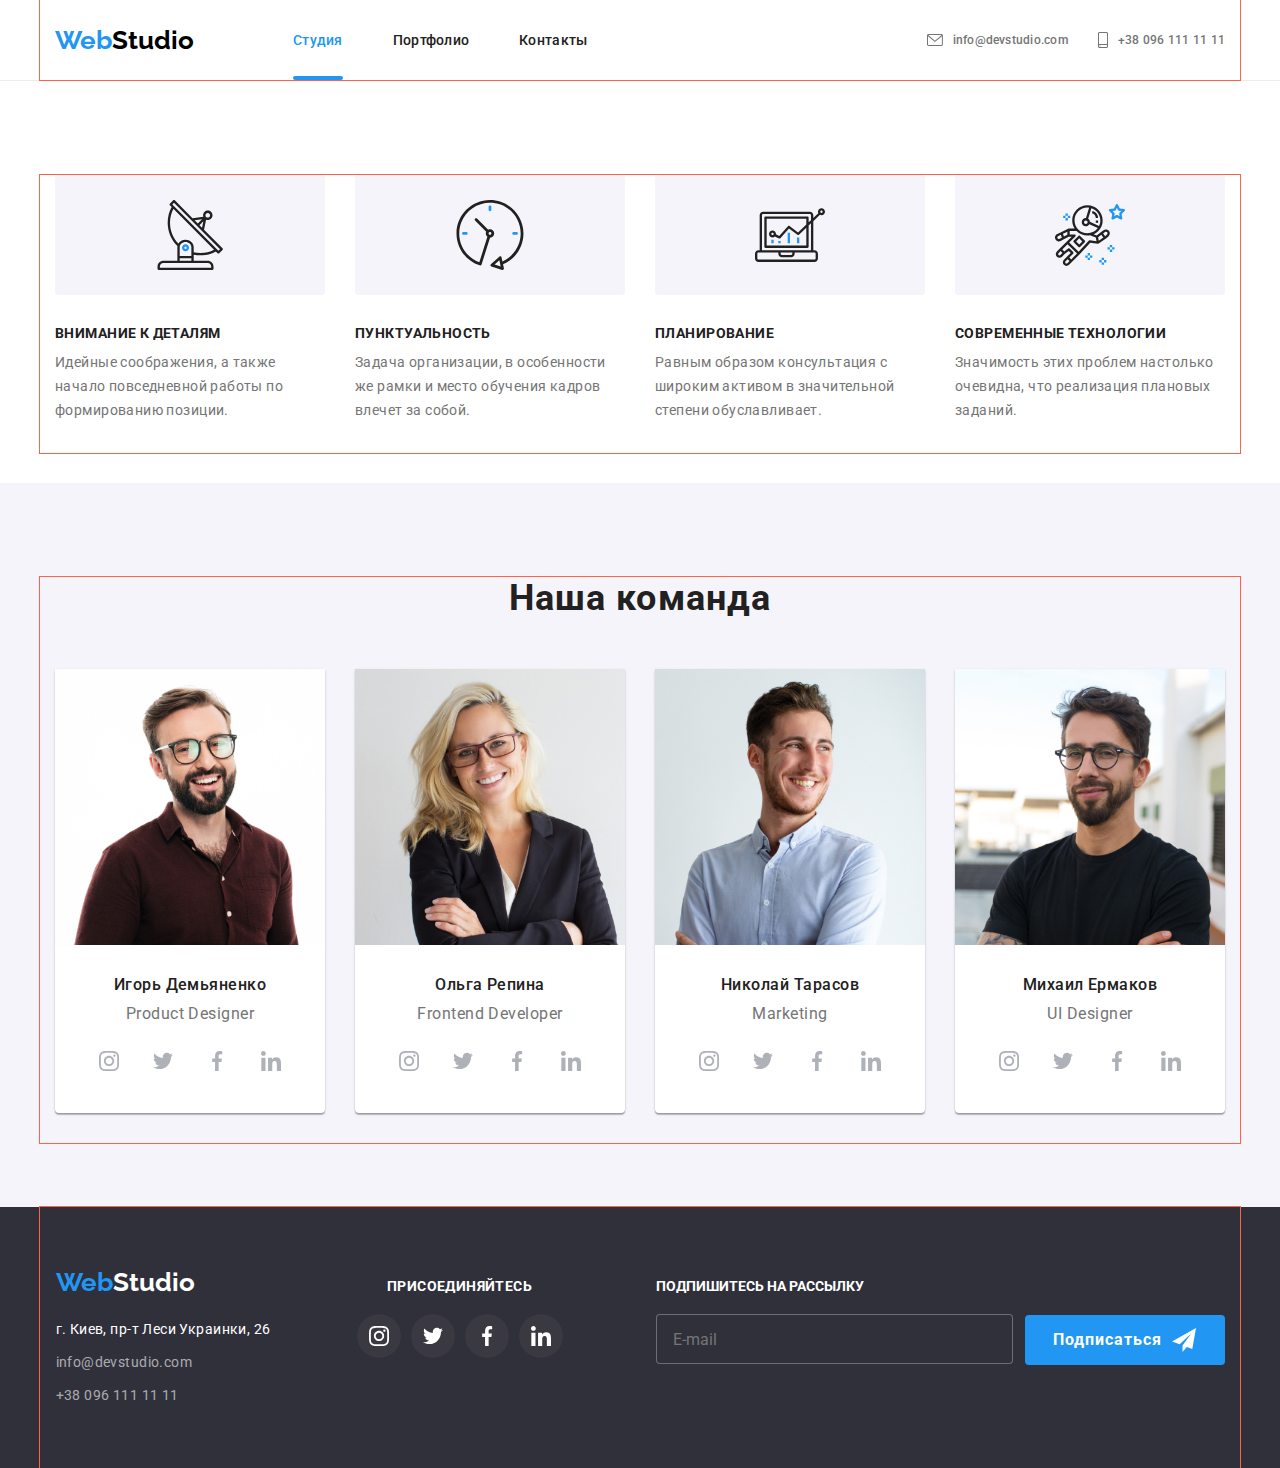
==== commit 6a11813c: "insert photo еуфь ыусешщт" ====
--- a/index.html
+++ b/index.html
@@ -189,7 +189,7 @@
               <h2 class="team__title">Наша команда</h2>                        
               <ul class="team__list">
                   <li class="team__scorecard">                   
-                      <img src="./images/foto1.jpg" alt="участник команды 1" >
+                      <img srcset="./images/foto1.1x.jpg 1x, ./images/foto1.2x.jpg 2x" src="./images/foto1.jpg" alt="участник команды 1" >
                       <div class="team__conteiner">                    
                       <h3 class="team__member">Игорь Демьяненко</h3>
                       <p class="team__text">Product Designer</p>
@@ -226,7 +226,7 @@
                     </div>      
                 </li>
                 <li class="team__scorecard"> 
-                      <img src="./images/foto2.jpg" alt="участник команды 2" >
+                      <img srcset="./images/foto2.1x.jpg 1x, ./images/foto2.2x.jpg 2x" src="./images/foto2.jpg" alt="участник команды 2" >
                       <div class="team__conteiner"> 
                       <h3 class="team__member">Ольга Репина</h3> 
                       <p class="team__text"> Frontend Developer</p>
@@ -263,7 +263,7 @@
                   </div>                  
                   </li>
                   <li class="team__scorecard"> 
-                      <img src="./images/foto3.jpg" alt="участник команды 3" >
+                      <img srcset="./images/foto3.1x.jpg 1x, ./images/foto3.2x.jpg 2x" src="./images/foto3.jpg" alt="участник команды 3" >
                       <div class="team__conteiner"> 
                       <h3 class="team__member">Николай Тарасов</h3>
                       <p class="team__text">Marketing</p>
@@ -300,7 +300,7 @@
                   </div>   
                   </li>
                   <li class="team__scorecard"> 
-                      <img src="./images/foto4.jpg" alt="участник команды 4" >
+                      <img srcset="./images/foto4.1x.jpg 1x, ./images/foto4.2x.jpg 2x" src="./images/foto4.jpg" alt="участник команды 4" >
                       <div class="team__conteiner"> 
                       <h3 class="team__member">Михаил Ермаков</h3>
                       <p class="team__text">UI Designer</p>
--- a/css/main.min.css
+++ b/css/main.min.css
@@ -1 +1 @@
-*,*::before,*::after{box-sizing:inherit}*{margin:0;padding:0;list-style:none}.conteiner{box-sizing:border-box;outline:1px solid tomato;width:100%;margin-left:auto;margin-right:auto;padding-left:15px;padding-right:15px}@media screen and (min-width: 480px){.conteiner{max-width:480px}}@media screen and (min-width: 768px){.conteiner{max-width:768px}}@media screen and (min-width: 1200px){.conteiner{max-width:1200px}}body{font-family:Roboto;font-style:normal;background-color:#fff;color:#757575}a{color:inherit;text-decoration:none;font-family:inherit}address{font-style:inherit}.link{font-style:normal;font-weight:500;font-size:14px;line-height:1.143;letter-spacing:.02em;color:#212121;transition:color 250ms cubic-bezier(0.4, 0, 0.2, 1)}.link:hover,.link:focus{color:#2196f3}img{display:block;max-width:100%;height:auto}.sait-nav__logo{font-family:Raleway;font-weight:bold;font-size:26px;line-height:1.192;text-decoration:none;color:#000;width:145px;padding-top:16px;padding-bottom:16px}.sait-nav__logo--web,.footer-nav__logo--web{color:#2196f3}.footer-nav__logo{font-family:Raleway;font-weight:bold;font-size:26px;line-height:1.192;text-decoration:none;width:145px;color:#fff}.sait-nav{display:flex;align-items:center}.main-nav{display:flex;align-items:center;justify-content:space-between}.header{border-bottom:1px solid #ececec}@media screen and (min-width: 768px){.header .conteiner{display:flex;align-items:center}}.sait-nav__navigation{display:none}@media screen and (min-width: 768px){.sait-nav__navigation{display:flex;align-items:center;margin-left:88px}}@media screen and (min-width: 1200px){.sait-nav__navigation{margin-left:93px}}.sait-nav__navigation li:not(:last-child){margin-right:50px}.sait-nav--active{position:relative;color:#2196f3;padding-bottom:32px}.sait-nav--active::after{position:absolute;bottom:0;display:block;content:"";width:100%;height:4px;background-color:#2196f3;border-radius:2px;opacity:1;transition:opacity 250ms cubic-bezier(0.4, 0, 0.2, 1)}.sait-nav--active:hover::after{opacity:1;background-color:#2196f3}.sait-nav__contacts{display:none}@media screen and (min-width: 768px){.sait-nav__contacts{display:flex;flex-direction:column;justify-content:flex-start;align-items:flex-start;margin-left:80px;padding-top:21px;padding-bottom:21px}}@media screen and (min-width: 1200px){.sait-nav__contacts{display:flex;flex-direction:row;align-items:center;padding-top:32px;padding-bottom:32px}}@media screen and (min-width: 1200px){.sait-nav__contacts .sait-nav__item:not(:last-child){margin-right:30px}}.sait-nav__item:not(:last-child){margin-bottom:10px}@media screen and (min-width: 1200px){.sait-nav__item:not(:last-child){margin-bottom:0px}}.sait-nav__mail,.sait-nav__phone{display:flex;align-items:center;font-weight:500;font-size:12px;line-height:1.166;letter-spacing:.02em;color:#757575}.sait-nav__icon--mail{fill:currentColor;width:16px;height:12px;margin-right:10px}.sait-nav__icon--mail:hover,.sait-nav__icon--mail:focus{fill:#2196f3}.sait-nav__icon--phone{width:10px;height:16px;fill:currentColor;margin-right:10px}.sait-nav__icon--phone:hover,.sait-nav__icon--phone:focus{fill:#2196f3}.hero{background-size:cover;padding-bottom:200px;padding-top:200px;max-width:1600px;max-height:600px;margin-left:auto;margin-right:auto;background-image:linear-gradient(to right, rgba(48, 58, 47, 0.4), rgba(47, 48, 58, 0.4)),url(../images/hero.jpg);background-color:#2f303a}.hero__title{font-weight:900;font-size:44px;line-height:1.363;width:696px;text-align:center;letter-spacing:.06em;text-transform:uppercase;color:#fff;margin:0 auto;margin-bottom:30px}.hero__but{margin:0 auto;font-family:Roboto;font-style:normal;font-weight:bold;font-size:16px;line-height:1.875;padding:10px 32px;display:flex;align-items:center;text-align:center;letter-spacing:.06em;background:#2196f3;color:#fff;box-shadow:0px 4px 4px rgba(0,0,0,.15);border-radius:4px;border:none;cursor:pointer}.feature{padding-top:60px;padding-bottom:60px}@media screen and (min-width: 1200px){.feature{padding-top:94px}}.group__icon{width:70px;height:70px}.group{display:inline-flex;justify-content:center;align-items:center;width:100%;height:120px;background:#f5f4fa;border-radius:4px;margin-bottom:30px}.feature__columns{margin-bottom:-30px}@media screen and (min-width: 768px){.feature__columns{display:flex;flex-wrap:wrap;margin-left:-30px}}.feature__columns .feature__item{width:100%;margin-bottom:30px}@media screen and (min-width: 768px){.feature__columns .feature__item{flex-basis:calc((100% - 60px) / 2);margin-left:30px}}@media screen and (min-width: 1200px){.feature__columns .feature__item{flex-basis:calc((100% - 120px) / 4)}}.feature__title{font-weight:bold;font-size:14px;text-align:center;line-height:1.172;letter-spacing:.03em;text-transform:uppercase;color:#212121;margin-bottom:10px}@media screen and (min-width: 768px){.feature__title{text-align:left}}.feature__text{width:100%;font-weight:normal;font-size:14px;line-height:1.714;letter-spacing:.03em}.work{padding-bottom:94px;padding-top:94px}.work__title,.team__title,.client__title{font-weight:bold;font-size:36px;line-height:1.167;text-align:center;letter-spacing:.03em;color:#212121;margin-bottom:50px}.work__list{display:flex;justify-content:space-between}.work__box{position:relative}.work__case{position:absolute;display:flex;justify-content:center;align-items:center;bottom:0;width:100%;height:70px;background:rgba(47,48,58,.8)}.work__text{font-weight:bold;font-size:14px;line-height:1.143;text-align:center;letter-spacing:.03em;text-transform:uppercase;color:#fff}.team{background:#f5f4fa;padding-top:60px;padding-bottom:60px}@media screen and (min-width: 1200px){.team{padding-top:94px;padding-bottom:94px}}.team__list{margin-bottom:-30px}@media screen and (min-width: 768px){.team__list{display:flex;flex-wrap:wrap;margin-left:-30px}}.team__conteiner{display:flex;flex-direction:column;align-items:center;margin-left:auto;margin-right:auto;padding:30px 32px}.team__scorecard{display:flex;flex-direction:column;align-items:center;margin-left:auto;margin-right:auto;background:#fff;box-shadow:0px 1px 3px rgba(0,0,0,.12),0px 1px 1px rgba(0,0,0,.14),0px 2px 1px rgba(0,0,0,.2);border-radius:0px 0px 4px 4px;width:100%;margin-bottom:30px}@media screen and (min-width: 768px){.team__scorecard{flex-basis:calc((100% - 60px) / 2);margin-left:30px}}@media screen and (min-width: 1200px){.team__scorecard{flex-basis:calc((100% - 120px) / 4)}}.team__member{font-weight:500;font-size:16px;line-height:1.188;letter-spacing:.03em;color:#212121;text-align:center}.team__text{font-weight:normal;font-size:16px;line-height:1.187;letter-spacing:.03em;text-align:center;margin-top:10px}.social{margin-top:16px;display:flex;justify-content:center}.social__card{display:flex;justify-content:center;align-items:center}.social__card:not(:last-child){margin-right:10px}.social__ref{display:inline-flex;justify-content:center;align-items:center;fill:#afb1b8;width:44px;height:44px;border-radius:50%;transition:background-color 250ms cubic-bezier(0.4, 0, 0.2, 1),fill 250ms cubic-bezier(0.4, 0, 0.2, 1)}.social__ref:hover,.social__ref:focus{fill:#fff;background-color:#2196f3}.client{padding-top:94px;padding-bottom:94px}.client-list__icon{width:106px;height:60px;align-items:center;border:none}.client-list{display:flex;justify-content:space-between;align-items:center}.client-list--company:not(:last-child){margin-right:30px}.client-list__link{display:flex;justify-content:center;align-items:center;fill:#afb1b8;width:170px;height:92px;border:1px solid #afb1b8;outline:none;transition:border 250ms cubic-bezier(0.4, 0, 0.2, 1),fill 250ms cubic-bezier(0.4, 0, 0.2, 1)}.client-list__link:hover,.client-list__link:focus{fill:#2196f3;border:1px solid #2196f3}.footer{display:flex;flex-wrap:wrap;align-items:baseline}@media screen and (min-width: 1200px){.footer .conteiner{display:flex;align-items:baseline}}.footer{background:#2f303a}.conteiner-nav{display:flex;flex-direction:column;justify-content:center;align-items:center;padding-top:60px}@media screen and (min-width: 768px){.conteiner-nav{flex-direction:row;margin:0 auto}}@media screen and (min-width: 1200px){.conteiner-nav{justify-content:flex-start;align-items:baseline}}.footer-nav{display:flex;flex-direction:column;align-items:center;width:231px;margin:0 auto}@media screen and (min-width: 768px){.footer-nav{margin-right:165px;margin-left:auto}}@media screen and (min-width: 1200px){.footer-nav{display:flex;flex-direction:column;align-items:flex-start;width:231px;margin-right:70px;margin-left:0}}.footer-nav__mail{font-weight:normal;font-size:14px;line-height:1.714;letter-spacing:.03em;color:rgba(255,255,255,.6)}.footer-nav__phone{font-weight:normal;font-size:14px;line-height:1.714;letter-spacing:.03em;color:rgba(255,255,255,.6)}.footer-nav__address{margin-top:20px}.footer-nav__contacts{font-weight:normal;font-size:14px;line-height:1.714;letter-spacing:.03em;color:#fff}.footer-nav__list{margin-top:9px}.footer-nav__link{margin-bottom:60px}.footer-join{display:flex;align-items:center;flex-direction:column}@media screen and (min-width: 768px){.footer-join{margin-right:auto}}@media screen and (min-width: 1200px){.footer-join{justify-content:center;margin-right:0}}.footer-join__title{text-transform:uppercase;color:#fff;font-weight:bold;font-size:14px;line-height:1.142;letter-spacing:.03em;margin-bottom:20px}.social__icon{width:20px;height:20px}.socialy{display:flex;justify-content:center;align-items:center;margin-bottom:100px}.socialy--list:not(:last-child){margin-right:10px}.socialy__svg{display:inline-flex;justify-content:center;align-items:center;background-color:rgba(153,129,129,.1);fill:#fff;width:44px;height:44px;border-radius:50%;transition:background-color 250ms cubic-bezier(0.4, 0, 0.2, 1),fill 250ms cubic-bezier(0.4, 0, 0.2, 1)}.socialy__svg:hover,.socialy__svg:focus{fill:#fff;background-color:#2196f3}.subscribe{display:flex;justify-content:center;align-items:center;flex-direction:column}@media screen and (min-width: 1200px){.subscribe{margin-left:93px}}.subscribe__label{display:flex;flex-wrap:wrap;align-items:center;justify-content:center}@media screen and (min-width: 1200px){.subscribe__label{justify-content:space-between;align-items:baseline}}.subscribe__title{margin-bottom:20px;text-align:center;align-self:start;font-weight:bold;font-size:14px;line-height:1.143;color:#fff;text-transform:uppercase}@media screen and (min-width: 1200px){.subscribe__title{text-align:left}}.subscribe__email{display:flex;width:90vw;height:50px;margin-bottom:20px;padding-left:16px;background-color:#2f303a;color:#fff;outline:none;border:1px solid rgba(255,255,255,.3);box-shadow:rgba(0,0,0,.15);border-radius:4px;transition:border 250ms cubic-bezier(0.4, 0, 0.2, 1)}.subscribe__email:hover,.subscribe__email:focus{border:1px solid #2196f3}@media screen and (min-width: 768px){.subscribe__email{width:80vw}}@media screen and (min-width: 1200px){.subscribe__email{width:357px}}.subscribe__btn{display:flex;align-items:center;font-style:normal;font-size:16px;font-weight:bold;line-height:1.875;letter-spacing:.06em;text-align:justify;cursor:pointer;border:none;outline:none;border-radius:4px;background-color:#2196f3;color:#fff;padding-left:28px;margin-left:12px;min-width:200px;height:50px;transition:background-color 250ms cubic-bezier(0.4, 0, 0.2, 1);margin-bottom:60px}.subscribe__icon{display:inline-flex;align-items:center;width:24px;height:24px;margin-left:10px}.portfolio__btn{font-family:Roboto;font-style:normal;font-weight:500;font-size:16px;line-height:1.625;text-align:center;letter-spacing:.03em;background-color:#f5f4fa;color:#212121;padding:6px 22px;cursor:pointer;margin-right:8px;border:none;border-radius:4px;transition:background-color 250ms cubic-bezier(0.4, 0, 0.2, 1),color 250ms cubic-bezier(0.4, 0, 0.2, 1),box-shadow 250ms cubic-bezier(0.4, 0, 0.2, 1)}.portfolio__btn:hover,.portfolio__btn:focus{background-color:#2196f3;color:#fff;box-shadow:0px 3px 1px rgba(0,0,0,.1),0px 1px 2px rgba(0,0,0,.08),0px 2px 2px rgba(0,0,0,.12)}.portfolio{padding-top:94px;padding-bottom:94px}.portfolio__filter{display:flex;justify-content:center;margin-bottom:50px}.project{padding:0;margin:0;display:flex;flex-wrap:wrap;margin-top:-30px;margin-left:-30px}.projekt__choice{flex-basis:calc((100% - 90px) / 3);margin-left:30px;margin-top:30px}.content{text-decoration:none;padding:20px 24px;background-color:#fff;border:1px solid #eee}.card{display:block}.card__activ:hover,.card__activ:focus{box-shadow:0px 1px 1px rgba(0,0,0,.12),0px 4px 4px rgba(0,0,0,.06),1px 4px 6px rgba(0,0,0,.16)}.content__item{font-weight:bold;font-size:18px;line-height:2;letter-spacing:.06em;color:#212121;text-decoration:none}.content__text{font-weight:normal;font-size:16px;line-height:1.875;letter-spacing:.03em;color:#757575;margin-top:4px;text-decoration:none}.card__thumb{position:relative;overflow:hidden}.card__box{position:absolute;width:100%;height:100%;top:0;left:0;width:370px;height:294px;background:rgba(33,150,243,.9);overflow:auto;transform:translateY(100%);transition:transform 250ms cubic-bezier(0.4, 0, 0.2, 1)}.card:hover .card__box{transform:translateY(0)}.card__text{font-size:18px;line-height:1.555;letter-spacing:.03em;margin:63px 24px;color:#fff}.modal{position:fixed;top:0;left:0;width:100%;height:100%;background:rgba(0,0,0,.2)}.modal.is-hidden{opacity:0;pointer-events:none}.modal__content{position:absolute;top:50%;left:50%;transform:translate(-50%, -50%);background:#fff;width:528px;height:581px}.modal__tape{position:absolute;right:8px;top:8px;display:flex;justify-content:center;align-items:center;width:30px;height:30px;border-radius:50%;border:1px solid rgba(0,0,0,.1);cursor:pointer;background-color:#fff}.modal__tape--close{width:15px;height:15px;fill:currentColor}.modal__tape:hover,.modal__tape:focus{border-color:#2196f3;color:#2196f3}.is-hidden{visibility:inherit;opacity:0;pointer-events:none;transition:opacity 500ms cubic-bezier(0.4, 0, 0.2, 1)}.modal{transition:opacity 500ms cubic-bezier(0.4, 0, 0.2, 1)}.modal__group{position:relative;margin-bottom:10px}.modal__form{padding:40px 40px 30px 40px;margin:0}.modal__label{margin-bottom:4px}.modal__title{font-weight:bold;font-size:20px;line-height:1.15;letter-spacing:.03em;text-align:center;margin-bottom:12px;color:#212121}.modal__input{width:390px;height:12px;margin-top:4px;padding:12px 12px 12px 42px;font:inherit;border-radius:3px;border:2px solid rgba(33,33,33,.2);outline:none;transition:border 250ms cubic-bezier(0.4, 0, 0.2, 1)}.modal__input:hover,.modal__input:focus{border:2px solid #2196f3}.modal__input:hover+.modal__icon,.modal__input:focus+.modal__icon{fill:#2196f3}.modal__icon{position:absolute;display:inline-block;width:18px;height:18px;fill:#212121;top:50%;left:15px;transition:transform 250ms cubic-bezier(0.4, 0, 0.2, 1)}.modal__textarea{display:block;width:448px;height:120px;box-sizing:border-box;resize:none;padding:12px 16px 12px 16px;margin-top:4px;border:none;outline:2px solid rgba(33,33,33,.2)}.modal__textarea:hover,.modal__textarea:focus{border:2px solid #2196f3}.modal__polisy{display:flex;align-items:center;flex-direction:row}.modal__checkbox{-webkit-appearance:none;-moz-appearance:none;appearance:none}.modal__checkbox:hover+.modal__icon--check,.modal__checkbox:focus+.modal__icon--check{border:1px solid #2196f3;border-radius:2px}.modal__checkbox:checked+.modal__icon--check{background-image:url("../images/icon/check.svg");background-color:#2196f3;background-repeat:no-repeat;background-position:center;background-origin:border-box}.modal__icon--check{display:inline-block;width:15px;height:15px;border:1px solid #212121;border-radius:2px;margin-right:9px;margin-left:14px}.modal__consent{display:flex;align-items:center;font-size:14px;line-height:1.71;color:#757575}.modal__contract{font-size:14px;line-height:1.714;letter-spacing:.03em;color:#2196f3;text-decoration:underline}.modal__btn{font-size:16px;line-height:1.875;letter-spacing:.06em;text-align:center;cursor:pointer;border-radius:4px;background-color:#2196f3;color:#fff;padding:10px 55px;margin-top:30px;margin-bottom:8px;border:none}.modal__button--wrapper{display:flex;justify-content:center}.menu-container{position:absolute;background-color:#fff;top:0;width:100vw;height:100vh}.menu-container .conteiner-mobile{position:relative;padding-top:48px;padding-left:40px;padding-right:40px;padding-bottom:48px;display:flex;flex-direction:column;justify-content:space-between;height:90%}.menu-container .menu-close{position:absolute;right:20px;top:12px}.menu-close,.menu-open{border:none;background-color:transparent;outline:none}.menu-close:hover,.menu-close:focus,.menu-open:hover,.menu-open:focus{fill:#2196f3}@media screen and (min-width: 767px){.menu-close,.menu-open{display:none}}.mobale-social__list{display:flex;justify-content:start;padding-top:64px;margin-left:auto}.mobale-social__list .mobale-social__link{font-size:3.2vw;border-right:2px solid rgba(33,33,33,.2);padding-top:0;padding-bottom:0;padding-left:10px;padding-right:10px}.mobale-social__list .mobale-social__link:hover,.mobale-social__list .mobale-social__link:focus{color:#2196f3}.mobale-contakt__list{padding-left:10px}.mobale-contakt__list .mobale-contakt__phone{font-size:8vw}.mobale-contakt__list .mobale-contakt__mail{font-size:5vw}.mobail-menu__item:not(:last-child){margin-bottom:32px}.mobail-menu__link{font-size:40px;line-height:1.175;letter-spacing:.02em}.mobale-contakt__item:not(:last-child){margin-bottom:32px}.menu-container.is-hidden{opacity:0;pointer-events:none}/*# sourceMappingURL=main.min.css.map */+*,*::before,*::after{box-sizing:inherit}*{margin:0;padding:0;list-style:none}.conteiner{box-sizing:border-box;outline:1px solid tomato;width:100%;margin-left:auto;margin-right:auto;padding-left:15px;padding-right:15px}@media screen and (min-width: 480px){.conteiner{max-width:480px}}@media screen and (min-width: 768px){.conteiner{max-width:768px}}@media screen and (min-width: 1200px){.conteiner{max-width:1200px}}body{font-family:Roboto;font-style:normal;background-color:#fff;color:#757575}a{color:inherit;text-decoration:none;font-family:inherit}address{font-style:inherit}.link{font-style:normal;font-weight:500;font-size:14px;line-height:1.143;letter-spacing:.02em;color:#212121;transition:color 250ms cubic-bezier(0.4, 0, 0.2, 1)}.link:hover,.link:focus{color:#2196f3}img{display:block;max-width:100%;height:auto}.sait-nav__logo{font-family:Raleway;font-weight:bold;font-size:26px;line-height:1.192;text-decoration:none;color:#000;width:145px;padding-top:16px;padding-bottom:16px}.sait-nav__logo--web,.footer-nav__logo--web{color:#2196f3}.footer-nav__logo{font-family:Raleway;font-weight:bold;font-size:26px;line-height:1.192;text-decoration:none;width:145px;color:#fff}.sait-nav{display:flex;align-items:center}.main-nav{display:flex;align-items:center;justify-content:space-between}.header{border-bottom:1px solid #ececec}@media screen and (min-width: 768px){.header .conteiner{display:flex;align-items:center}}.sait-nav__navigation{display:none}@media screen and (min-width: 768px){.sait-nav__navigation{display:flex;align-items:center;margin-left:88px}}@media screen and (min-width: 1200px){.sait-nav__navigation{margin-left:93px}}.sait-nav__navigation li:not(:last-child){margin-right:50px}.sait-nav--active{position:relative;color:#2196f3;padding-bottom:32px}.sait-nav--active::after{position:absolute;bottom:0;display:block;content:"";width:100%;height:4px;background-color:#2196f3;border-radius:2px;opacity:1;transition:opacity 250ms cubic-bezier(0.4, 0, 0.2, 1)}.sait-nav--active:hover::after{opacity:1;background-color:#2196f3}.sait-nav__contacts{display:none}@media screen and (min-width: 768px){.sait-nav__contacts{display:flex;flex-direction:column;justify-content:flex-start;align-items:flex-start;margin-left:80px;padding-top:21px;padding-bottom:21px}}@media screen and (min-width: 1200px){.sait-nav__contacts{display:flex;flex-direction:row;align-items:center;padding-top:32px;padding-bottom:32px}}@media screen and (min-width: 1200px){.sait-nav__contacts .sait-nav__item:not(:last-child){margin-right:30px}}.sait-nav__item:not(:last-child){margin-bottom:10px}@media screen and (min-width: 1200px){.sait-nav__item:not(:last-child){margin-bottom:0px}}.sait-nav__mail,.sait-nav__phone{display:flex;align-items:center;font-weight:500;font-size:12px;line-height:1.166;letter-spacing:.02em;color:#757575}.sait-nav__icon--mail{fill:currentColor;width:16px;height:12px;margin-right:10px}.sait-nav__icon--mail:hover,.sait-nav__icon--mail:focus{fill:#2196f3}.sait-nav__icon--phone{width:10px;height:16px;fill:currentColor;margin-right:10px}.sait-nav__icon--phone:hover,.sait-nav__icon--phone:focus{fill:#2196f3}.hero{background-size:cover;padding-bottom:200px;padding-top:200px;max-width:1600px;max-height:600px;margin-left:auto;margin-right:auto;background-image:linear-gradient(to right, rgba(48, 58, 47, 0.4), rgba(47, 48, 58, 0.4)),url(../images/hero.jpg);background-color:#2f303a}.hero__title{font-weight:900;font-size:44px;line-height:1.363;width:696px;text-align:center;letter-spacing:.06em;text-transform:uppercase;color:#fff;margin:0 auto;margin-bottom:30px}.hero__but{margin:0 auto;font-family:Roboto;font-style:normal;font-weight:bold;font-size:16px;line-height:1.875;padding:10px 32px;display:flex;align-items:center;text-align:center;letter-spacing:.06em;background:#2196f3;color:#fff;box-shadow:0px 4px 4px rgba(0,0,0,.15);border-radius:4px;border:none;cursor:pointer}.feature{padding-top:60px;padding-bottom:60px}@media screen and (min-width: 1200px){.feature{padding-top:94px}}.group__icon{width:70px;height:70px}.group{display:inline-flex;justify-content:center;align-items:center;width:100%;height:120px;background:#f5f4fa;border-radius:4px;margin-bottom:30px}.feature__columns{margin-bottom:-30px}@media screen and (min-width: 768px){.feature__columns{display:flex;flex-wrap:wrap;margin-left:-30px}}.feature__columns .feature__item{width:100%;margin-bottom:30px}@media screen and (min-width: 768px){.feature__columns .feature__item{flex-basis:calc((100% - 60px) / 2);margin-left:30px}}@media screen and (min-width: 1200px){.feature__columns .feature__item{flex-basis:calc((100% - 120px) / 4)}}.feature__title{font-weight:bold;font-size:14px;text-align:center;line-height:1.172;letter-spacing:.03em;text-transform:uppercase;color:#212121;margin-bottom:10px}@media screen and (min-width: 768px){.feature__title{text-align:left}}.feature__text{width:100%;font-weight:normal;font-size:14px;line-height:1.714;letter-spacing:.03em}.work{padding-bottom:94px;padding-top:94px}.work__title,.team__title,.client__title{font-weight:bold;font-size:36px;line-height:1.167;text-align:center;letter-spacing:.03em;color:#212121;margin-bottom:50px}.work__list{display:flex;justify-content:space-between}.work__box{position:relative}.work__case{position:absolute;display:flex;justify-content:center;align-items:center;bottom:0;width:100%;height:70px;background:rgba(47,48,58,.8)}.work__text{font-weight:bold;font-size:14px;line-height:1.143;text-align:center;letter-spacing:.03em;text-transform:uppercase;color:#fff}.team{background:#f5f4fa;padding-top:60px;padding-bottom:60px}@media screen and (min-width: 1200px){.team{padding-top:94px;padding-bottom:94px}}.team__list{margin-bottom:-30px}@media screen and (min-width: 768px){.team__list{display:flex;flex-wrap:wrap;margin-left:-30px}}.team__conteiner{display:flex;flex-direction:column;align-items:center;margin-left:auto;margin-right:auto;padding:30px 32px}.team__scorecard{display:flex;flex-direction:column;align-items:center;margin-left:auto;margin-right:auto;background:#fff;box-shadow:0px 1px 3px rgba(0,0,0,.12),0px 1px 1px rgba(0,0,0,.14),0px 2px 1px rgba(0,0,0,.2);border-radius:0px 0px 4px 4px;width:100%;margin-bottom:30px}@media screen and (min-width: 768px){.team__scorecard{flex-basis:calc((100% - 60px) / 2);margin-left:30px}}@media screen and (min-width: 1200px){.team__scorecard{flex-basis:calc((100% - 120px) / 4)}}.team__title{font-weight:bold;font-size:28px;line-height:1.269;text-align:center;letter-spacing:.03em;color:#212121;margin-bottom:30px}@media screen and (min-width: 1200px){.team__title{font-size:36px;line-height:1.167;margin-bottom:50px}}.team__member{font-weight:500;font-size:16px;line-height:1.188;letter-spacing:.03em;color:#212121;text-align:center}.team__text{font-weight:normal;font-size:16px;line-height:1.187;letter-spacing:.03em;text-align:center;margin-top:10px}.social{margin-top:16px;display:flex;justify-content:center}.social__card{display:flex;justify-content:center;align-items:center}.social__card:not(:last-child){margin-right:10px}.social__ref{display:inline-flex;justify-content:center;align-items:center;fill:#afb1b8;width:44px;height:44px;border-radius:50%;transition:background-color 250ms cubic-bezier(0.4, 0, 0.2, 1),fill 250ms cubic-bezier(0.4, 0, 0.2, 1)}.social__ref:hover,.social__ref:focus{fill:#fff;background-color:#2196f3}.client{padding-top:94px;padding-bottom:94px}.client-list__icon{width:106px;height:60px;align-items:center;border:none}.client-list{display:flex;justify-content:space-between;align-items:center}.client-list--company:not(:last-child){margin-right:30px}.client-list__link{display:flex;justify-content:center;align-items:center;fill:#afb1b8;width:170px;height:92px;border:1px solid #afb1b8;outline:none;transition:border 250ms cubic-bezier(0.4, 0, 0.2, 1),fill 250ms cubic-bezier(0.4, 0, 0.2, 1)}.client-list__link:hover,.client-list__link:focus{fill:#2196f3;border:1px solid #2196f3}.footer{display:flex;flex-wrap:wrap;align-items:baseline}@media screen and (min-width: 1200px){.footer .conteiner{display:flex;align-items:baseline}}.footer{background:#2f303a}.conteiner-nav{display:flex;flex-direction:column;justify-content:center;align-items:center;padding-top:60px}@media screen and (min-width: 768px){.conteiner-nav{flex-direction:row;margin:0 auto}}@media screen and (min-width: 1200px){.conteiner-nav{justify-content:flex-start;align-items:baseline}}.footer-nav{display:flex;flex-direction:column;align-items:center;width:231px;margin:0 auto}@media screen and (min-width: 768px){.footer-nav{margin-right:165px;margin-left:auto}}@media screen and (min-width: 1200px){.footer-nav{display:flex;flex-direction:column;align-items:flex-start;width:231px;margin-right:70px;margin-left:0}}.footer-nav__mail{font-weight:normal;font-size:14px;line-height:1.714;letter-spacing:.03em;color:rgba(255,255,255,.6)}.footer-nav__phone{font-weight:normal;font-size:14px;line-height:1.714;letter-spacing:.03em;color:rgba(255,255,255,.6)}.footer-nav__address{margin-top:20px}.footer-nav__contacts{font-weight:normal;font-size:14px;line-height:1.714;letter-spacing:.03em;color:#fff}.footer-nav__list{margin-top:9px}.footer-nav__link{margin-bottom:60px}.footer-join{display:flex;align-items:center;flex-direction:column}@media screen and (min-width: 768px){.footer-join{margin-right:auto}}@media screen and (min-width: 1200px){.footer-join{justify-content:center;margin-right:0}}.footer-join__title{text-transform:uppercase;color:#fff;font-weight:bold;font-size:14px;line-height:1.142;letter-spacing:.03em;margin-bottom:20px}.social__icon{width:20px;height:20px}.socialy{display:flex;justify-content:center;align-items:center;margin-bottom:100px}.socialy--list:not(:last-child){margin-right:10px}.socialy__svg{display:inline-flex;justify-content:center;align-items:center;background-color:rgba(153,129,129,.1);fill:#fff;width:44px;height:44px;border-radius:50%;transition:background-color 250ms cubic-bezier(0.4, 0, 0.2, 1),fill 250ms cubic-bezier(0.4, 0, 0.2, 1)}.socialy__svg:hover,.socialy__svg:focus{fill:#fff;background-color:#2196f3}.subscribe{display:flex;justify-content:center;align-items:center;flex-direction:column}@media screen and (min-width: 1200px){.subscribe{margin-left:93px}}.subscribe__label{display:flex;flex-wrap:wrap;align-items:center;justify-content:center}@media screen and (min-width: 1200px){.subscribe__label{justify-content:space-between;align-items:baseline}}.subscribe__title{margin-bottom:20px;text-align:center;align-self:start;font-weight:bold;font-size:14px;line-height:1.143;color:#fff;text-transform:uppercase}@media screen and (min-width: 1200px){.subscribe__title{text-align:left}}.subscribe__email{display:flex;width:90vw;height:50px;margin-bottom:20px;padding-left:16px;background-color:#2f303a;color:#fff;outline:none;border:1px solid rgba(255,255,255,.3);box-shadow:rgba(0,0,0,.15);border-radius:4px;transition:border 250ms cubic-bezier(0.4, 0, 0.2, 1)}.subscribe__email:hover,.subscribe__email:focus{border:1px solid #2196f3}@media screen and (min-width: 768px){.subscribe__email{width:80vw}}@media screen and (min-width: 1200px){.subscribe__email{width:357px}}.subscribe__btn{display:flex;align-items:center;font-style:normal;font-size:16px;font-weight:bold;line-height:1.875;letter-spacing:.06em;text-align:justify;cursor:pointer;border:none;outline:none;border-radius:4px;background-color:#2196f3;color:#fff;padding-left:28px;margin-left:12px;min-width:200px;height:50px;transition:background-color 250ms cubic-bezier(0.4, 0, 0.2, 1);margin-bottom:60px}.subscribe__icon{display:inline-flex;align-items:center;width:24px;height:24px;margin-left:10px}.portfolio__btn{font-family:Roboto;font-style:normal;font-weight:500;font-size:16px;line-height:1.625;text-align:center;letter-spacing:.03em;background-color:#f5f4fa;color:#212121;padding:6px 22px;cursor:pointer;margin-right:8px;border:none;border-radius:4px;transition:background-color 250ms cubic-bezier(0.4, 0, 0.2, 1),color 250ms cubic-bezier(0.4, 0, 0.2, 1),box-shadow 250ms cubic-bezier(0.4, 0, 0.2, 1)}.portfolio__btn:hover,.portfolio__btn:focus{background-color:#2196f3;color:#fff;box-shadow:0px 3px 1px rgba(0,0,0,.1),0px 1px 2px rgba(0,0,0,.08),0px 2px 2px rgba(0,0,0,.12)}.portfolio{padding-top:94px;padding-bottom:94px}.portfolio__filter{display:flex;justify-content:center;margin-bottom:50px}.project{padding:0;margin:0;display:flex;flex-wrap:wrap;margin-top:-30px;margin-left:-30px}.projekt__choice{flex-basis:calc((100% - 90px) / 3);margin-left:30px;margin-top:30px}.content{text-decoration:none;padding:20px 24px;background-color:#fff;border:1px solid #eee}.card{display:block}.card__activ:hover,.card__activ:focus{box-shadow:0px 1px 1px rgba(0,0,0,.12),0px 4px 4px rgba(0,0,0,.06),1px 4px 6px rgba(0,0,0,.16)}.content__item{font-weight:bold;font-size:18px;line-height:2;letter-spacing:.06em;color:#212121;text-decoration:none}.content__text{font-weight:normal;font-size:16px;line-height:1.875;letter-spacing:.03em;color:#757575;margin-top:4px;text-decoration:none}.card__thumb{position:relative;overflow:hidden}.card__box{position:absolute;width:100%;height:100%;top:0;left:0;width:370px;height:294px;background:rgba(33,150,243,.9);overflow:auto;transform:translateY(100%);transition:transform 250ms cubic-bezier(0.4, 0, 0.2, 1)}.card:hover .card__box{transform:translateY(0)}.card__text{font-size:18px;line-height:1.555;letter-spacing:.03em;margin:63px 24px;color:#fff}.modal{position:fixed;top:0;left:0;width:100%;height:100%;background:rgba(0,0,0,.2)}.modal.is-hidden{opacity:0;pointer-events:none}.modal__content{position:absolute;top:50%;left:50%;transform:translate(-50%, -50%);background:#fff;width:528px;height:581px}.modal__tape{position:absolute;right:8px;top:8px;display:flex;justify-content:center;align-items:center;width:30px;height:30px;border-radius:50%;border:1px solid rgba(0,0,0,.1);cursor:pointer;background-color:#fff}.modal__tape--close{width:15px;height:15px;fill:currentColor}.modal__tape:hover,.modal__tape:focus{border-color:#2196f3;color:#2196f3}.is-hidden{visibility:inherit;opacity:0;pointer-events:none;transition:opacity 500ms cubic-bezier(0.4, 0, 0.2, 1)}.modal{transition:opacity 500ms cubic-bezier(0.4, 0, 0.2, 1)}.modal__group{position:relative;margin-bottom:10px}.modal__form{padding:40px 40px 30px 40px;margin:0}.modal__label{margin-bottom:4px}.modal__title{font-weight:bold;font-size:20px;line-height:1.15;letter-spacing:.03em;text-align:center;margin-bottom:12px;color:#212121}.modal__input{width:390px;height:12px;margin-top:4px;padding:12px 12px 12px 42px;font:inherit;border-radius:3px;border:2px solid rgba(33,33,33,.2);outline:none;transition:border 250ms cubic-bezier(0.4, 0, 0.2, 1)}.modal__input:hover,.modal__input:focus{border:2px solid #2196f3}.modal__input:hover+.modal__icon,.modal__input:focus+.modal__icon{fill:#2196f3}.modal__icon{position:absolute;display:inline-block;width:18px;height:18px;fill:#212121;top:50%;left:15px;transition:transform 250ms cubic-bezier(0.4, 0, 0.2, 1)}.modal__textarea{display:block;width:448px;height:120px;box-sizing:border-box;resize:none;padding:12px 16px 12px 16px;margin-top:4px;border:none;outline:2px solid rgba(33,33,33,.2)}.modal__textarea:hover,.modal__textarea:focus{border:2px solid #2196f3}.modal__polisy{display:flex;align-items:center;flex-direction:row}.modal__checkbox{-webkit-appearance:none;-moz-appearance:none;appearance:none}.modal__checkbox:hover+.modal__icon--check,.modal__checkbox:focus+.modal__icon--check{border:1px solid #2196f3;border-radius:2px}.modal__checkbox:checked+.modal__icon--check{background-image:url("../images/icon/check.svg");background-color:#2196f3;background-repeat:no-repeat;background-position:center;background-origin:border-box}.modal__icon--check{display:inline-block;width:15px;height:15px;border:1px solid #212121;border-radius:2px;margin-right:9px;margin-left:14px}.modal__consent{display:flex;align-items:center;font-size:14px;line-height:1.71;color:#757575}.modal__contract{font-size:14px;line-height:1.714;letter-spacing:.03em;color:#2196f3;text-decoration:underline}.modal__btn{font-size:16px;line-height:1.875;letter-spacing:.06em;text-align:center;cursor:pointer;border-radius:4px;background-color:#2196f3;color:#fff;padding:10px 55px;margin-top:30px;margin-bottom:8px;border:none}.modal__button--wrapper{display:flex;justify-content:center}.menu-container{position:absolute;background-color:#fff;top:0;width:100vw;height:100vh}.menu-container .conteiner-mobile{position:relative;padding-top:48px;padding-left:40px;padding-right:40px;padding-bottom:48px;display:flex;flex-direction:column;justify-content:space-between;height:90%}.menu-container .menu-close{position:absolute;right:20px;top:12px}.menu-close,.menu-open{border:none;background-color:transparent;outline:none}.menu-close:hover,.menu-close:focus,.menu-open:hover,.menu-open:focus{fill:#2196f3}@media screen and (min-width: 767px){.menu-close,.menu-open{display:none}}.mobale-social__list{display:flex;justify-content:start;padding-top:64px;margin-left:auto}.mobale-social__list .mobale-social__link{font-size:3.2vw;border-right:2px solid rgba(33,33,33,.2);padding-top:0;padding-bottom:0;padding-left:10px;padding-right:10px}.mobale-social__list .mobale-social__link:hover,.mobale-social__list .mobale-social__link:focus{color:#2196f3}.mobale-contakt__list{padding-left:10px}.mobale-contakt__list .mobale-contakt__phone{font-size:8vw}.mobale-contakt__list .mobale-contakt__mail{font-size:5vw}.mobail-menu__item:not(:last-child){margin-bottom:32px}.mobail-menu__link{font-size:40px;line-height:1.175;letter-spacing:.02em}.mobale-contakt__item:not(:last-child){margin-bottom:32px}.menu-container.is-hidden{opacity:0;pointer-events:none}/*# sourceMappingURL=main.min.css.map */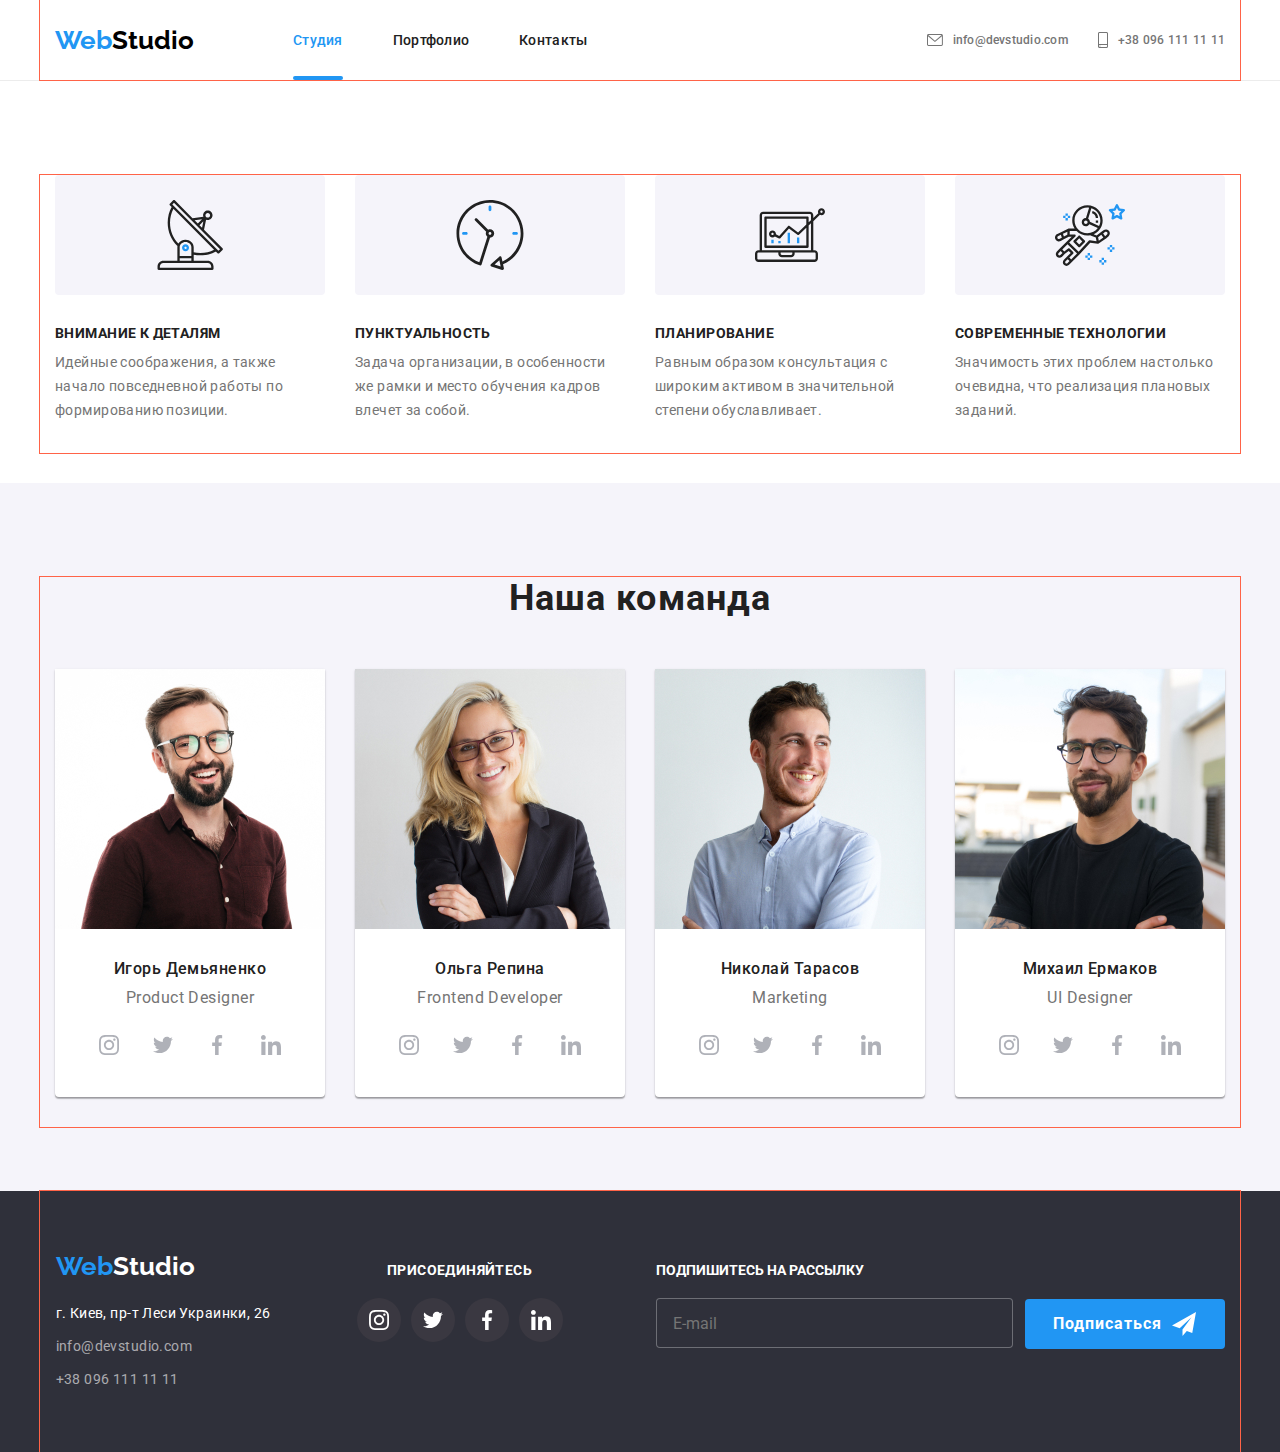
==== commit 5ecd19ef: "team section" ====
--- a/index.html
+++ b/index.html
@@ -188,8 +188,13 @@
               <div class="conteiner">           
               <h2 class="team__title">Наша команда</h2>                        
               <ul class="team__list">
-                  <li class="team__scorecard">                   
-                      <img srcset="./images/foto1.1x.jpg 1x, ./images/foto1.2x.jpg 2x" src="./images/foto1.jpg" alt="участник команды 1" >
+                  <li class="team__scorecard">  
+                    <picture>
+                      <source srcset="./images/foto1-desktop.1x.jpg 1x, ./images/foto1-desktop.2x.jpg 2x" media="(min-width: 1200px)">
+                      <source srcset="./images/foto1-tablet.1x.jpg 1x, ./images/foto1-tablet.2x.jpg 2x" media="(min-width: 768px)">
+                      <source srcset="./images/foto1.1x.jpg 1x, ./images/foto1.2x.jpg 2x" media="(min-width: 480px)">
+                      <img src="./images/foto1.jpg" alt="участник команды 1" >
+                    </picture>                 
                       <div class="team__conteiner">                    
                       <h3 class="team__member">Игорь Демьяненко</h3>
                       <p class="team__text">Product Designer</p>
@@ -226,7 +231,12 @@
                     </div>      
                 </li>
                 <li class="team__scorecard"> 
-                      <img srcset="./images/foto2.1x.jpg 1x, ./images/foto2.2x.jpg 2x" src="./images/foto2.jpg" alt="участник команды 2" >
+                  <picture>
+                    <source srcset="./images/foto2-desktop.1x.jpg 1x, ./images/foto2-desktop.2x.jpg 2x" media="(min-width: 1200px)">
+                    <source srcset="./images/foto2-tablet.1x.jpg 1x, ./images/foto2-tablet.2x.jpg 2x" media="(min-width: 768px)">
+                    <source srcset="./images/foto2.1x.jpg 1x, ./images/foto2.2x.jpg 2x" media="(min-width: 480px)">
+                    <img  src="./images/foto2.jpg" alt="участник команды 2" >
+                  </picture>                     
                       <div class="team__conteiner"> 
                       <h3 class="team__member">Ольга Репина</h3> 
                       <p class="team__text"> Frontend Developer</p>
@@ -263,8 +273,13 @@
                   </div>                  
                   </li>
                   <li class="team__scorecard"> 
-                      <img srcset="./images/foto3.1x.jpg 1x, ./images/foto3.2x.jpg 2x" src="./images/foto3.jpg" alt="участник команды 3" >
-                      <div class="team__conteiner"> 
+                    <picture>
+                      <source srcset="./images/foto3-desktop.1x.jpg 1x, ./images/foto3-desktop.2x.jpg 2x" media="(min-width: 1200px)">
+                      <source srcset="./images/foto3-tablet.1x.jpg 1x, ./images/foto3-tablet.2x.jpg 2x" media="(min-width: 768px)">
+                      <source srcset="./images/foto3.1x.jpg 1x, ./images/foto3.2x.jpg 2x" media="(min-width: 480px)">
+                      <img  src="./images/foto3.jpg" alt="участник команды 3">
+                    </picture>
+                    <div class="team__conteiner"> 
                       <h3 class="team__member">Николай Тарасов</h3>
                       <p class="team__text">Marketing</p>
                       <ul class="social">
@@ -300,7 +315,12 @@
                   </div>   
                   </li>
                   <li class="team__scorecard"> 
-                      <img srcset="./images/foto4.1x.jpg 1x, ./images/foto4.2x.jpg 2x" src="./images/foto4.jpg" alt="участник команды 4" >
+                    <picture>
+                      <source srcset="./images/foto4-desktop.1x.jpg 1x, ./images/foto4-desktop.2x.jpg 2x" media="(min-width: 1200px)">
+                      <source srcset="./images/foto4-tablet.1x.jpg 1x, ./images/foto4-tablet.2x.jpg 2x" media="(min-width: 768px)">
+                      <source srcset="./images/foto4.1x.jpg 1x, ./images/foto4.2x.jpg 2x" media="(min-width: 480px)">
+                      <img  src="./images/foto4.jpg" alt="участник команды 4" >
+                    </picture>                      
                       <div class="team__conteiner"> 
                       <h3 class="team__member">Михаил Ермаков</h3>
                       <p class="team__text">UI Designer</p>
